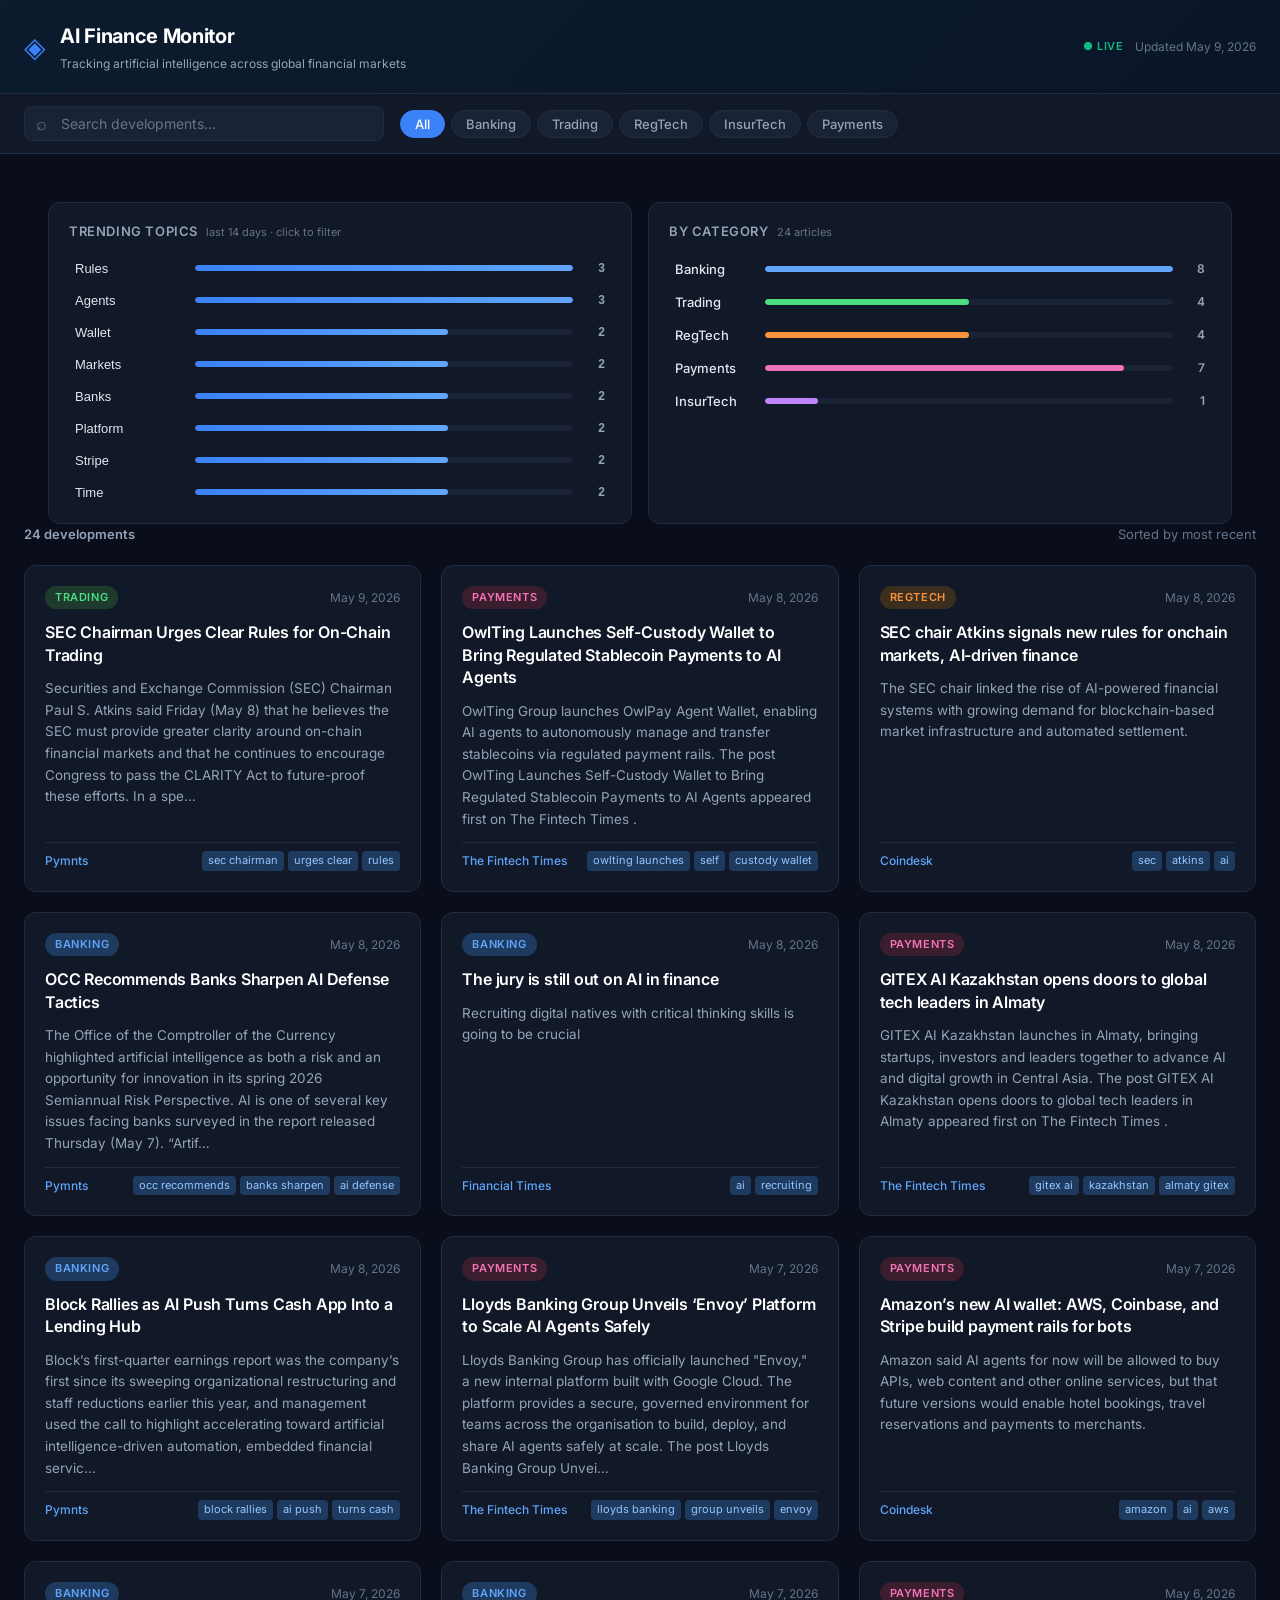
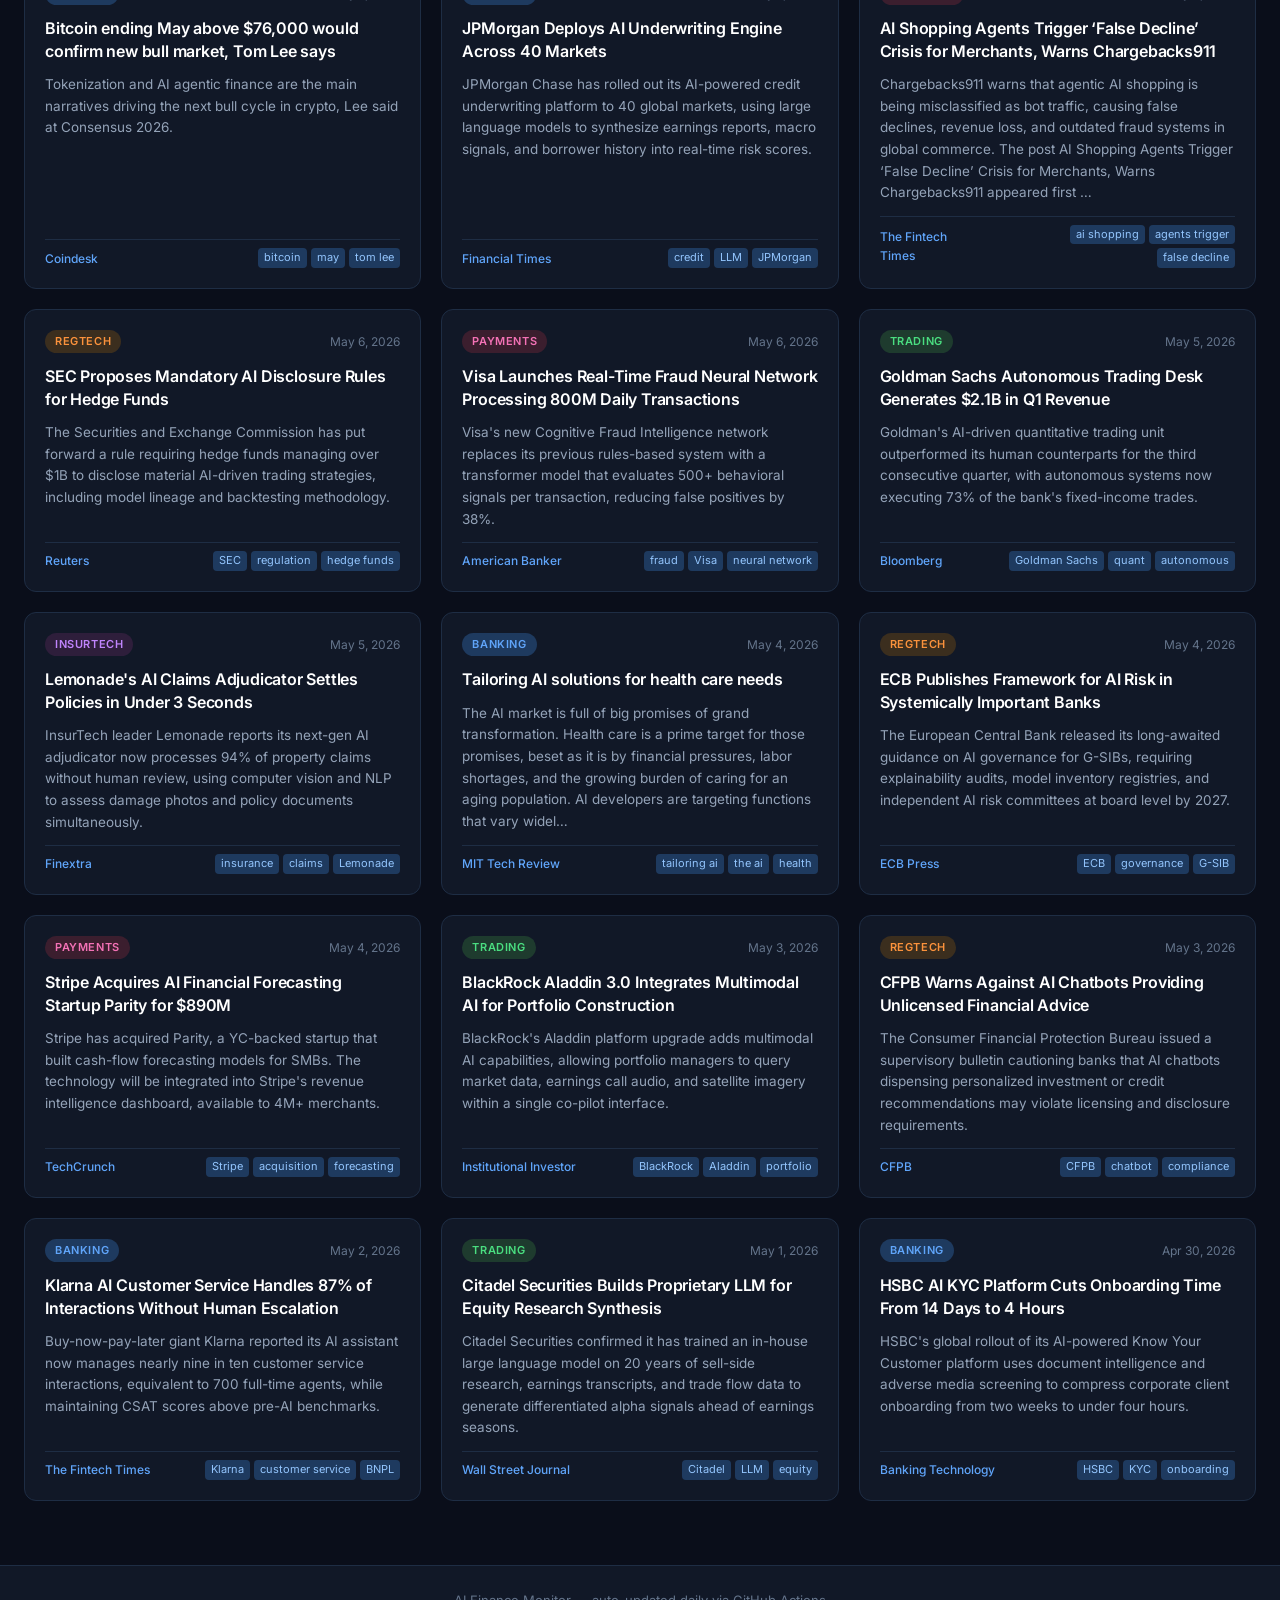
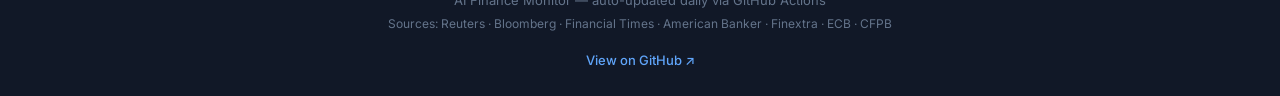
==== index.html @ 02ae9817 "feat: tighten AI-finance filter + trending topics dashboard Filter changes: - is_relevant() now requ" ====
<!DOCTYPE html>
<html lang="en">
<head>
  <meta charset="UTF-8" />
  <meta name="viewport" content="width=device-width, initial-scale=1.0" />
  <title>AI Finance Monitor — Latest Developments in AI & Finance</title>
  <link rel="stylesheet" href="styles.css" />
  <link rel="preconnect" href="https://fonts.googleapis.com" />
  <link href="https://fonts.googleapis.com/css2?family=Inter:wght@300;400;500;600;700&display=swap" rel="stylesheet" />
</head>
<body>
  <header>
    <div class="header-inner">
      <div class="brand">
        <span class="brand-icon">◈</span>
        <div>
          <h1>AI Finance Monitor</h1>
          <p class="tagline">Tracking artificial intelligence across global financial markets</p>
        </div>
      </div>
      <div class="header-meta">
        <span class="live-badge">● LIVE</span>
        <span id="last-updated" class="last-updated">Loading...</span>
      </div>
    </div>
  </header>

  <div class="toolbar">
    <div class="toolbar-inner">
      <div class="search-wrap">
        <span class="search-icon">⌕</span>
        <input type="text" id="search" placeholder="Search developments..." autocomplete="off" />
      </div>
      <div class="categories" id="categories">
        <button class="cat-btn active" data-cat="All">All</button>
        <button class="cat-btn" data-cat="Banking">Banking</button>
        <button class="cat-btn" data-cat="Trading">Trading</button>
        <button class="cat-btn" data-cat="RegTech">RegTech</button>
        <button class="cat-btn" data-cat="InsurTech">InsurTech</button>
        <button class="cat-btn" data-cat="Payments">Payments</button>
      </div>
    </div>
  </div>

  <main>
    <section class="dashboard" id="dashboard">
      <div class="dash-panel dash-trending">
        <div class="panel-header">
          <span class="panel-title">Trending Topics</span>
          <span class="panel-sub">last 14 days · click to filter</span>
        </div>
        <div class="trending-list" id="trending-list">
          <div class="dash-loading"></div>
        </div>
      </div>
      <div class="dash-panel dash-categories">
        <div class="panel-header">
          <span class="panel-title">By Category</span>
          <span class="panel-sub" id="cat-total"></span>
        </div>
        <div class="cat-breakdown" id="cat-breakdown">
          <div class="dash-loading"></div>
        </div>
      </div>
    </section>

    <div class="stats-bar" id="stats-bar">
      <span id="article-count">Loading...</span>
      <span class="sort-label">Sorted by most recent</span>
    </div>
    <div class="grid" id="articles-grid">
      <div class="loading-state">
        <div class="spinner"></div>
        <p>Loading latest developments...</p>
      </div>
    </div>
  </main>

  <footer>
    <div class="footer-inner">
      <p>AI Finance Monitor — auto-updated daily via GitHub Actions</p>
      <p class="footer-sources">Sources: Reuters · Bloomberg · Financial Times · American Banker · Finextra · ECB · CFPB</p>
      <a href="https://github.com/aetherllama/ai-finance-monitor" target="_blank" class="gh-link">View on GitHub ↗</a>
    </div>
  </footer>

  <script src="script.js"></script>
</body>
</html>
---- styles.css ----
*, *::before, *::after { box-sizing: border-box; margin: 0; padding: 0; }

:root {
  --bg: #0a0e1a;
  --surface: #111827;
  --surface2: #1a2235;
  --border: #1e2d44;
  --accent: #3b82f6;
  --accent2: #60a5fa;
  --text: #e2e8f0;
  --muted: #64748b;
  --muted2: #94a3b8;
  --green: #10b981;
  --tag-bg: #1e3a5f;
  --tag-text: #93c5fd;
}

body {
  font-family: 'Inter', -apple-system, BlinkMacSystemFont, sans-serif;
  background: var(--bg);
  color: var(--text);
  min-height: 100vh;
  font-size: 15px;
  line-height: 1.6;
}

/* ── Header ── */
header {
  background: linear-gradient(135deg, #0d1b2e 0%, #0a1628 100%);
  border-bottom: 1px solid var(--border);
  padding: 20px 0;
  position: sticky;
  top: 0;
  z-index: 100;
  backdrop-filter: blur(8px);
}

.header-inner {
  max-width: 1280px;
  margin: 0 auto;
  padding: 0 24px;
  display: flex;
  align-items: center;
  justify-content: space-between;
  gap: 16px;
}

.brand { display: flex; align-items: center; gap: 14px; }

.brand-icon {
  font-size: 28px;
  color: var(--accent);
  line-height: 1;
}

.brand h1 {
  font-size: 20px;
  font-weight: 700;
  letter-spacing: -0.3px;
  color: #fff;
}

.tagline {
  font-size: 12px;
  color: var(--muted2);
  margin-top: 2px;
}

.header-meta { display: flex; align-items: center; gap: 12px; flex-shrink: 0; }

.live-badge {
  font-size: 11px;
  font-weight: 600;
  color: var(--green);
  letter-spacing: 0.5px;
  animation: pulse 2s ease-in-out infinite;
}

@keyframes pulse {
  0%, 100% { opacity: 1; }
  50% { opacity: 0.4; }
}

.last-updated {
  font-size: 12px;
  color: var(--muted);
}

/* ── Toolbar ── */
.toolbar {
  background: var(--surface);
  border-bottom: 1px solid var(--border);
  padding: 12px 0;
  position: sticky;
  top: var(--header-h, 69px);
  z-index: 99;
}

.toolbar-inner {
  max-width: 1280px;
  margin: 0 auto;
  padding: 0 24px;
  display: flex;
  align-items: center;
  gap: 16px;
  flex-wrap: wrap;
}

.search-wrap {
  position: relative;
  flex: 1;
  min-width: 200px;
  max-width: 360px;
}

.search-icon {
  position: absolute;
  left: 12px;
  top: 50%;
  transform: translateY(-50%);
  color: var(--muted);
  font-size: 18px;
  pointer-events: none;
}

#search {
  width: 100%;
  background: var(--surface2);
  border: 1px solid var(--border);
  border-radius: 8px;
  padding: 8px 12px 8px 36px;
  color: var(--text);
  font-size: 14px;
  font-family: inherit;
  transition: border-color 0.2s;
  outline: none;
}

#search::placeholder { color: var(--muted); }
#search:focus { border-color: var(--accent); }

.categories { display: flex; gap: 6px; flex-wrap: wrap; }

.cat-btn {
  background: var(--surface2);
  border: 1px solid var(--border);
  border-radius: 20px;
  padding: 5px 14px;
  font-size: 13px;
  font-weight: 500;
  color: var(--muted2);
  cursor: pointer;
  transition: all 0.2s;
  font-family: inherit;
}

.cat-btn:hover { border-color: var(--accent); color: var(--accent2); }

.cat-btn.active {
  background: var(--accent);
  border-color: var(--accent);
  color: #fff;
}

/* ── Dashboard ── */
.dashboard {
  max-width: 1280px;
  margin: 0 auto;
  padding: 24px 24px 0;
  display: grid;
  grid-template-columns: 1fr 1fr;
  gap: 16px;
}

.dash-panel {
  background: var(--surface);
  border: 1px solid var(--border);
  border-radius: 12px;
  padding: 18px 20px;
}

.panel-header {
  display: flex;
  align-items: baseline;
  gap: 8px;
  margin-bottom: 14px;
}

.panel-title {
  font-size: 13px;
  font-weight: 600;
  text-transform: uppercase;
  letter-spacing: 0.6px;
  color: var(--muted2);
}

.panel-sub {
  font-size: 11px;
  color: var(--muted);
}

/* Trending rows */
.trending-list {
  display: flex;
  flex-direction: column;
  gap: 7px;
}

.trend-row {
  display: flex;
  align-items: center;
  gap: 10px;
  background: none;
  border: none;
  padding: 5px 6px;
  border-radius: 6px;
  cursor: pointer;
  width: 100%;
  text-align: left;
  transition: background 0.15s;
}

.trend-row:hover { background: var(--surface2); }

.trend-label {
  font-size: 13px;
  font-weight: 500;
  color: var(--text);
  width: 110px;
  flex-shrink: 0;
  white-space: nowrap;
  overflow: hidden;
  text-overflow: ellipsis;
}

.trend-bar-wrap {
  flex: 1;
  height: 6px;
  background: var(--surface2);
  border-radius: 3px;
  overflow: hidden;
}

.trend-bar {
  display: block;
  height: 100%;
  background: linear-gradient(90deg, var(--accent) 0%, var(--accent2) 100%);
  border-radius: 3px;
  transition: width 0.4s ease;
}

.trend-count {
  font-size: 12px;
  font-weight: 600;
  color: var(--muted2);
  width: 22px;
  text-align: right;
  flex-shrink: 0;
}

/* Category breakdown rows */
.cat-breakdown {
  display: flex;
  flex-direction: column;
  gap: 7px;
}

.cat-row {
  display: flex;
  align-items: center;
  gap: 10px;
  background: none;
  border: none;
  padding: 5px 6px;
  border-radius: 6px;
  cursor: pointer;
  width: 100%;
  text-align: left;
  transition: background 0.15s;
  font-family: inherit;
}

.cat-row:hover { background: var(--surface2); }

.cat-row-label {
  font-size: 13px;
  font-weight: 500;
  color: var(--text);
  width: 80px;
  flex-shrink: 0;
}

.cat-row-bar-wrap {
  flex: 1;
  height: 6px;
  background: var(--surface2);
  border-radius: 3px;
  overflow: hidden;
}

.cat-row-bar {
  display: block;
  height: 100%;
  border-radius: 3px;
  transition: width 0.4s ease;
}

.cat-row-Banking   .cat-row-bar { background: #60a5fa; }
.cat-row-Trading   .cat-row-bar { background: #4ade80; }
.cat-row-RegTech   .cat-row-bar { background: #fb923c; }
.cat-row-InsurTech .cat-row-bar { background: #c084fc; }
.cat-row-Payments  .cat-row-bar { background: #f472b6; }

.cat-row-count {
  font-size: 12px;
  font-weight: 600;
  color: var(--muted2);
  width: 22px;
  text-align: right;
  flex-shrink: 0;
}

.dash-loading {
  height: 80px;
  background: var(--surface2);
  border-radius: 8px;
  animation: shimmer 1.5s ease-in-out infinite;
}

.dash-empty { font-size: 13px; color: var(--muted); }

@keyframes shimmer {
  0%, 100% { opacity: 0.5; }
  50% { opacity: 1; }
}

/* ── Main ── */
main {
  max-width: 1280px;
  margin: 0 auto;
  padding: 24px;
}

.stats-bar {
  display: flex;
  align-items: center;
  justify-content: space-between;
  margin-bottom: 20px;
  font-size: 13px;
  color: var(--muted);
}

#article-count { font-weight: 600; color: var(--muted2); }

/* ── Grid ── */
.grid {
  display: grid;
  grid-template-columns: repeat(auto-fill, minmax(360px, 1fr));
  gap: 20px;
}

/* ── Article Card ── */
.card {
  background: var(--surface);
  border: 1px solid var(--border);
  border-radius: 12px;
  padding: 20px;
  display: flex;
  flex-direction: column;
  gap: 12px;
  transition: border-color 0.2s, transform 0.2s, box-shadow 0.2s;
  cursor: pointer;
  text-decoration: none;
  color: inherit;
}

.card:hover {
  border-color: var(--accent);
  transform: translateY(-2px);
  box-shadow: 0 8px 24px rgba(59, 130, 246, 0.12);
}

.card-meta {
  display: flex;
  align-items: center;
  justify-content: space-between;
  gap: 8px;
}

.card-category {
  font-size: 11px;
  font-weight: 600;
  letter-spacing: 0.6px;
  text-transform: uppercase;
  padding: 3px 10px;
  border-radius: 20px;
}

.cat-Banking   { background: #1e3a5f; color: #60a5fa; }
.cat-Trading   { background: #1e3b2e; color: #4ade80; }
.cat-RegTech   { background: #3b2e1e; color: #fb923c; }
.cat-InsurTech { background: #2e1e3b; color: #c084fc; }
.cat-Payments  { background: #3b1e2e; color: #f472b6; }
.cat-Default   { background: #2a2e3b; color: #94a3b8; }

.card-date {
  font-size: 12px;
  color: var(--muted);
  white-space: nowrap;
}

.card-title {
  font-size: 16px;
  font-weight: 600;
  line-height: 1.4;
  color: #fff;
  letter-spacing: -0.2px;
}

.card-summary {
  font-size: 13.5px;
  color: var(--muted2);
  line-height: 1.6;
  flex: 1;
}

.card-footer {
  display: flex;
  align-items: center;
  justify-content: space-between;
  gap: 8px;
  padding-top: 8px;
  border-top: 1px solid var(--border);
}

.card-source {
  font-size: 12px;
  font-weight: 500;
  color: var(--accent2);
}

.card-tags {
  display: flex;
  gap: 4px;
  flex-wrap: wrap;
  justify-content: flex-end;
}

.tag {
  font-size: 11px;
  background: var(--tag-bg);
  color: var(--tag-text);
  border-radius: 4px;
  padding: 1px 6px;
}

/* ── States ── */
.loading-state, .empty-state {
  grid-column: 1 / -1;
  display: flex;
  flex-direction: column;
  align-items: center;
  gap: 16px;
  padding: 80px 24px;
  color: var(--muted);
}

.spinner {
  width: 36px;
  height: 36px;
  border: 3px solid var(--border);
  border-top-color: var(--accent);
  border-radius: 50%;
  animation: spin 0.8s linear infinite;
}

@keyframes spin { to { transform: rotate(360deg); } }

/* ── Footer ── */
footer {
  border-top: 1px solid var(--border);
  background: var(--surface);
  padding: 24px;
  text-align: center;
  margin-top: 40px;
}

.footer-inner { max-width: 1280px; margin: 0 auto; }

footer p { font-size: 13px; color: var(--muted); margin-bottom: 4px; }

.footer-sources { font-size: 12px; }

.gh-link {
  display: inline-block;
  margin-top: 12px;
  font-size: 13px;
  color: var(--accent2);
  text-decoration: none;
  font-weight: 500;
}

.gh-link:hover { text-decoration: underline; }

/* ── Responsive ── */

/* Tablet */
@media (max-width: 900px) {
  .grid { grid-template-columns: repeat(auto-fill, minmax(300px, 1fr)); }
  .dashboard { grid-template-columns: 1fr; }
}

/* Mobile */
@media (max-width: 640px) {
  /* Header stacks brand and meta vertically */
  .header-inner {
    flex-direction: column;
    align-items: flex-start;
    gap: 10px;
    padding: 16px 16px;
  }

  .brand h1 { font-size: 17px; }
  .tagline { display: none; }

  .header-meta { gap: 8px; }

  /* Toolbar */
  .toolbar { padding: 10px 0; }

  .toolbar-inner {
    flex-direction: column;
    align-items: stretch;
    gap: 10px;
    padding: 0 16px;
  }

  /* Search: full width, larger tap target, prevent iOS zoom (needs 16px) */
  .search-wrap { max-width: 100%; min-width: 0; }
  #search { font-size: 16px; padding: 10px 12px 10px 36px; }

  /* Categories: single-row horizontal scroll instead of wrapping */
  .categories {
    flex-wrap: nowrap;
    overflow-x: auto;
    -webkit-overflow-scrolling: touch;
    scrollbar-width: none;
    padding-bottom: 2px;
    margin: 0 -16px;
    padding-left: 16px;
    padding-right: 16px;
  }
  .categories::-webkit-scrollbar { display: none; }
  .cat-btn { flex-shrink: 0; min-height: 36px; }

  /* Main + dashboard */
  main { padding: 16px; }
  .dashboard { padding: 16px 16px 0; gap: 12px; }
  .dash-panel { padding: 14px 16px; }
  .trend-label { width: 90px; }

  .stats-bar { margin-bottom: 14px; }

  /* Single-column card grid */
  .grid { grid-template-columns: 1fr; gap: 14px; }

  /* Cards */
  .card { padding: 16px; gap: 10px; }
  .card-title { font-size: 15px; }
  .card-summary { font-size: 13px; }

  /* Disable lift animation on touch devices */
  @media (hover: none) {
    .card:hover { transform: none; box-shadow: none; }
  }

  /* Footer */
  footer { padding: 20px 16px; }
  .footer-sources { display: none; }
}

/* Very small screens (≤ 380px) */
@media (max-width: 380px) {
  .brand h1 { font-size: 15px; }
  .card-title { font-size: 14px; }
}
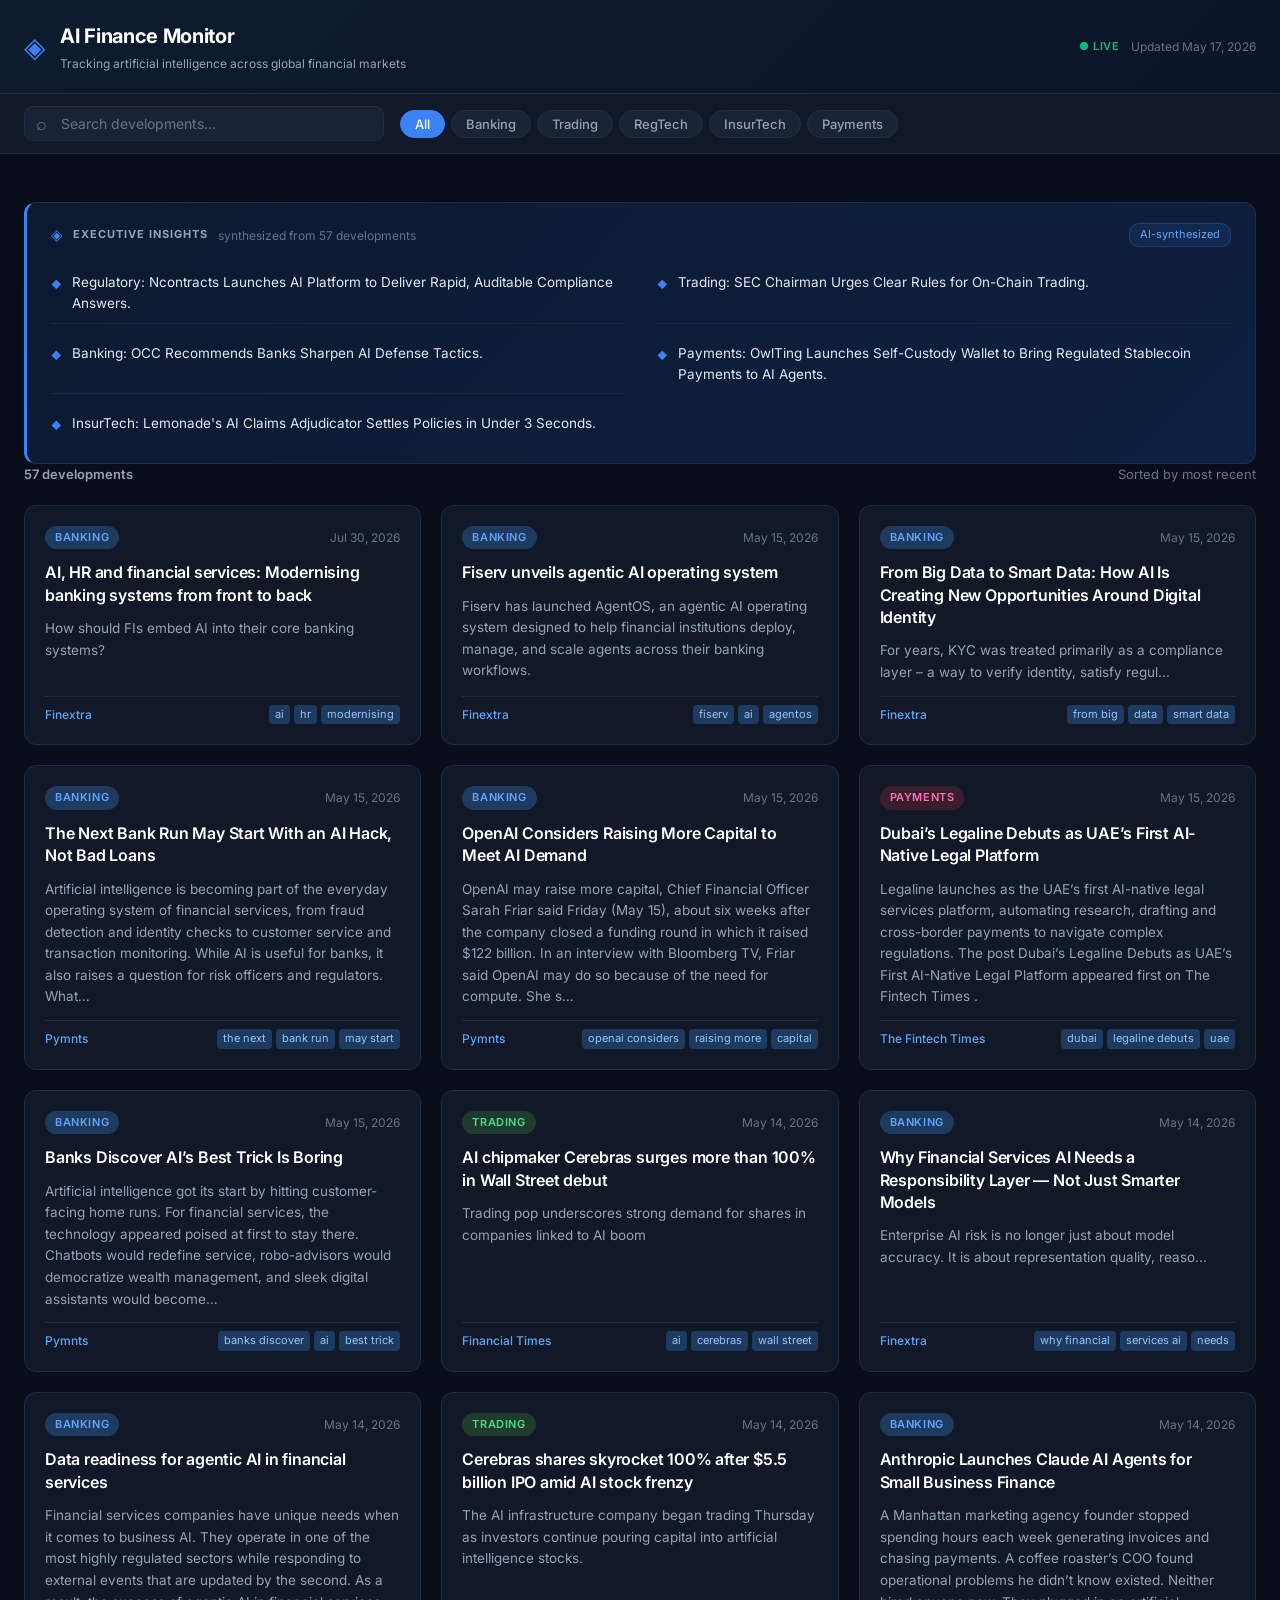
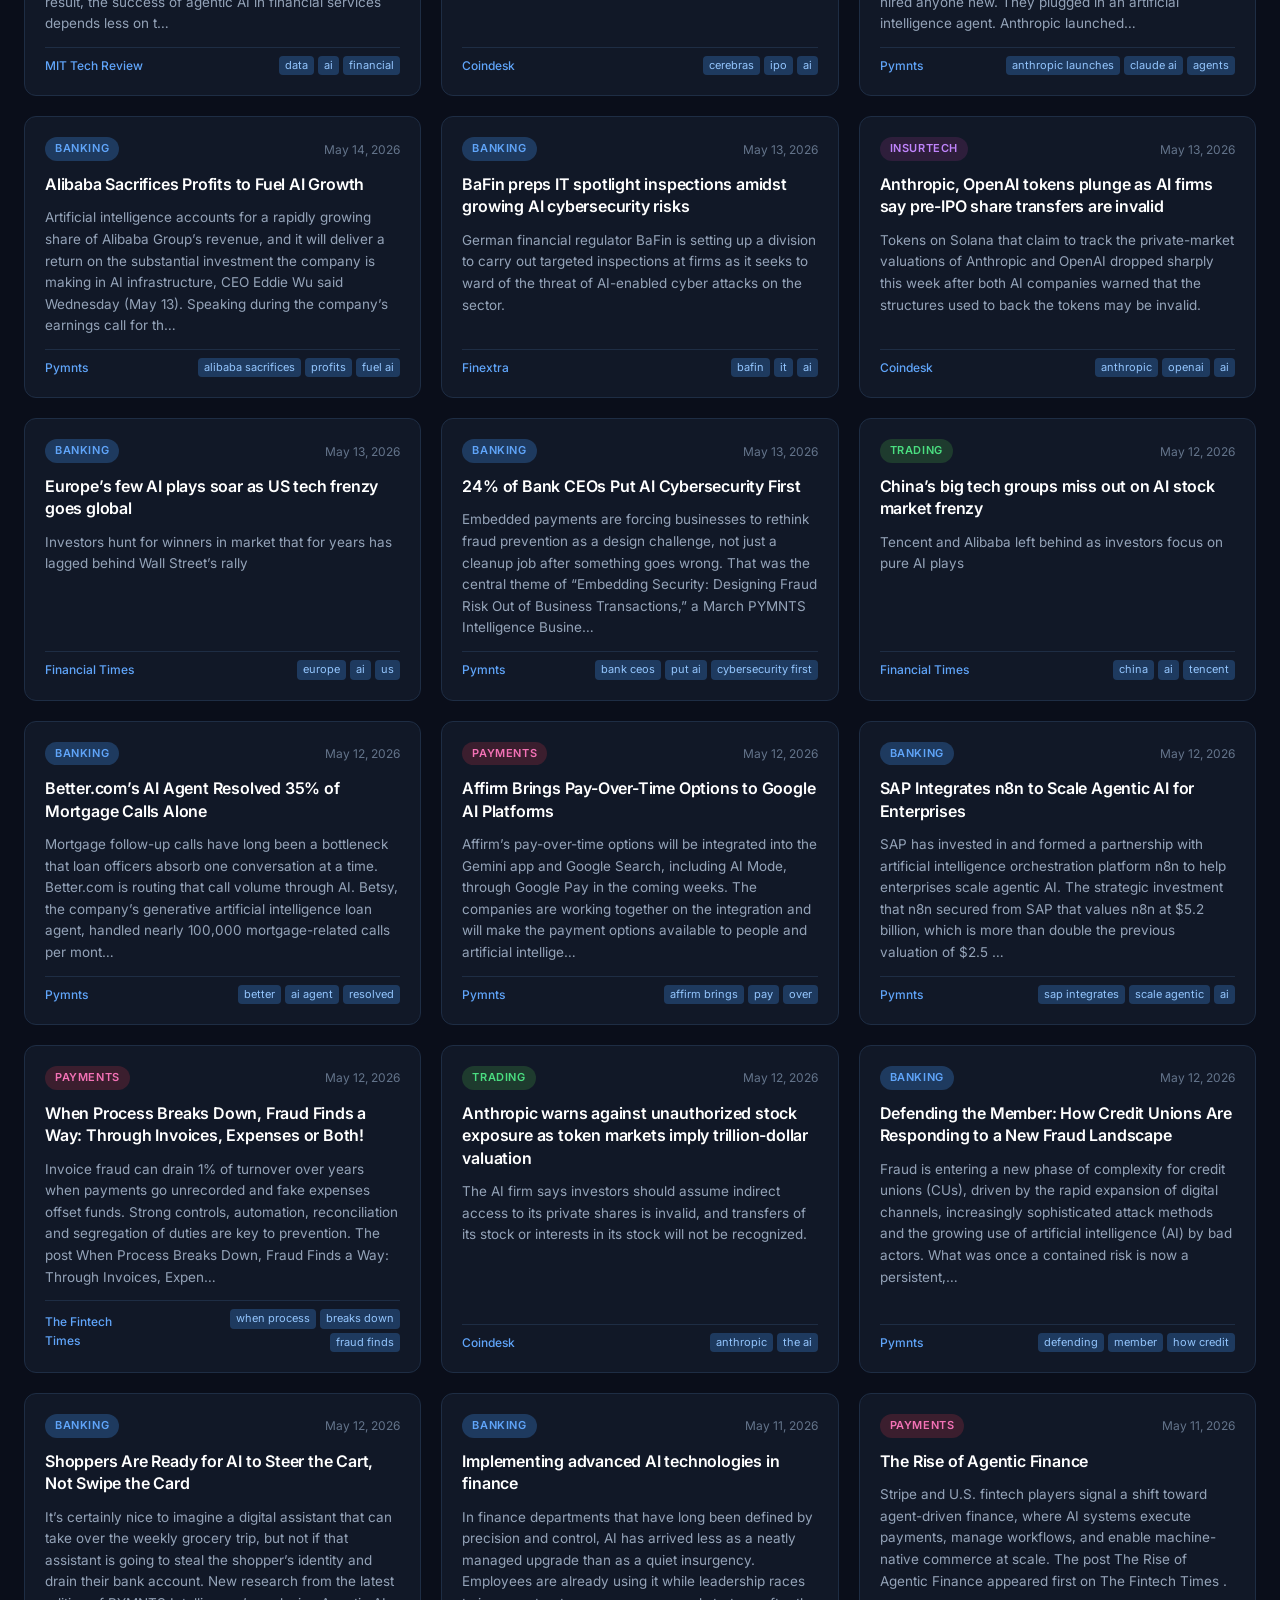
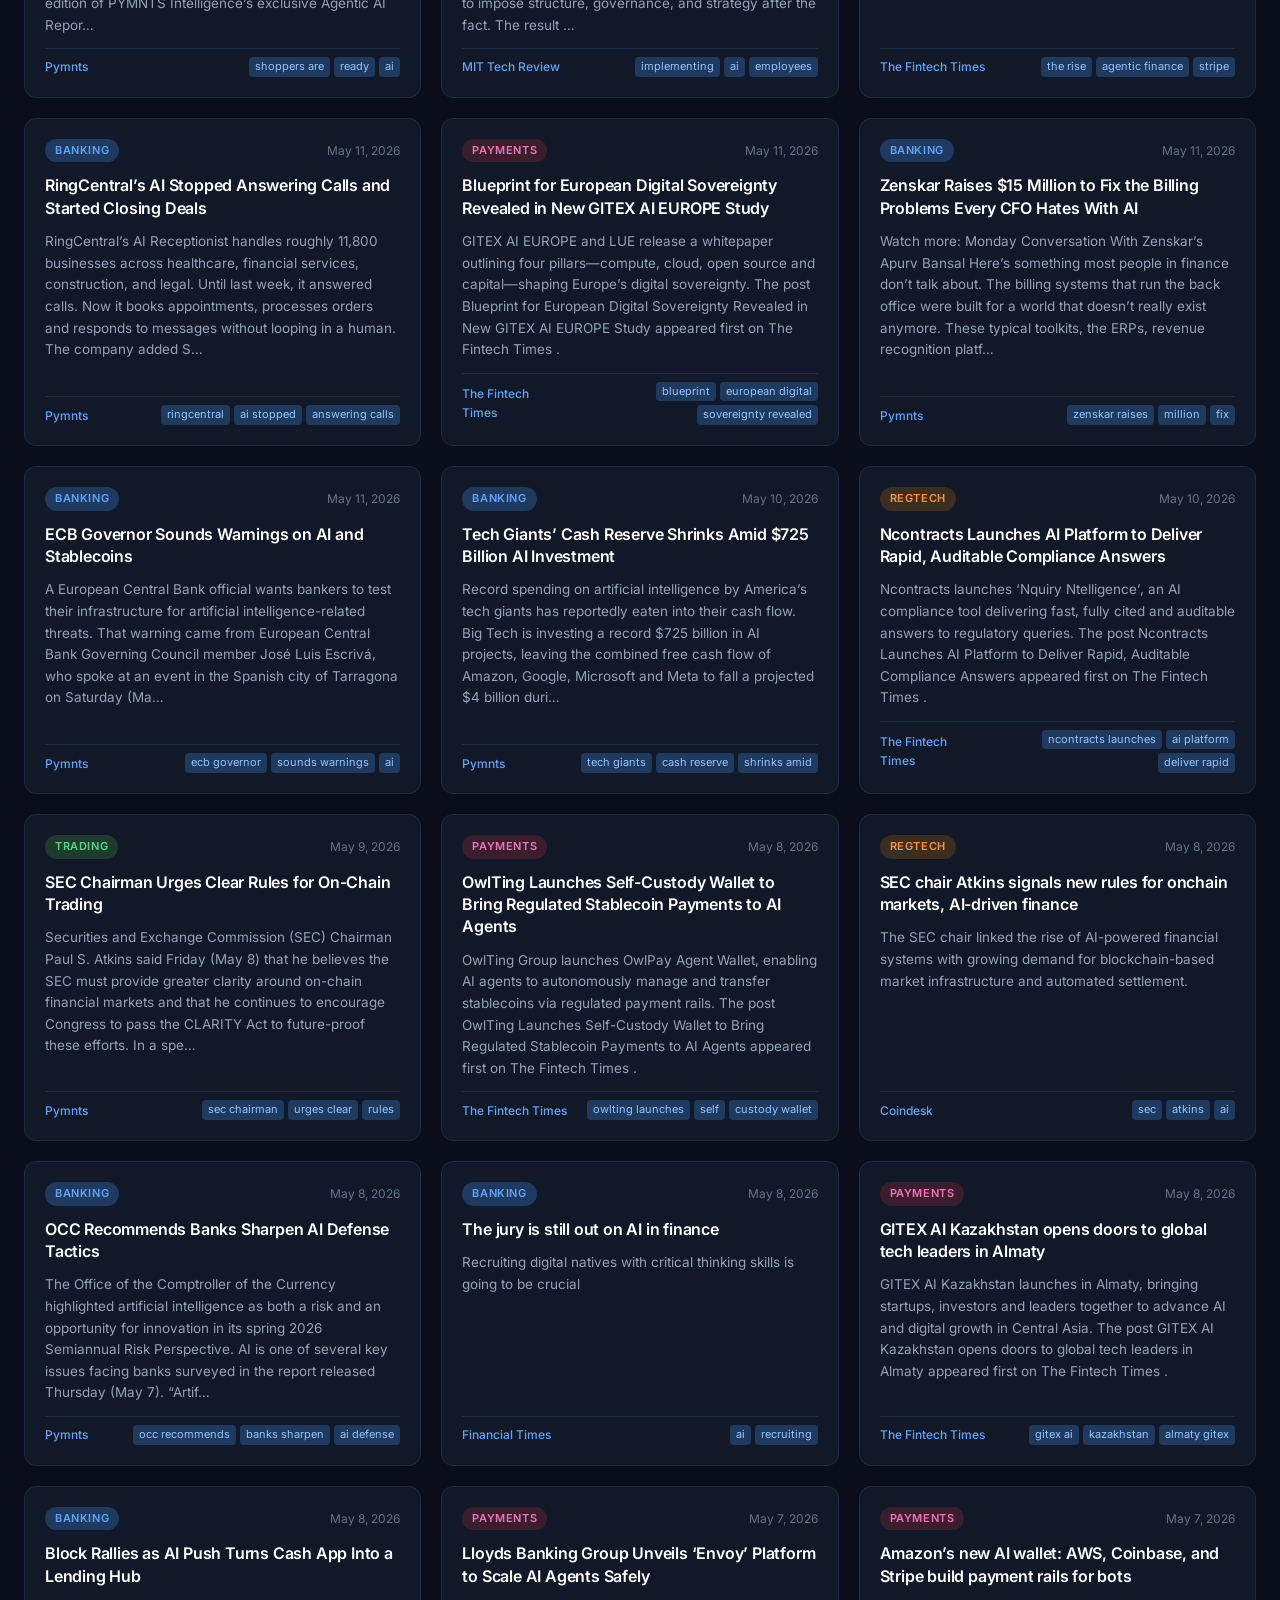
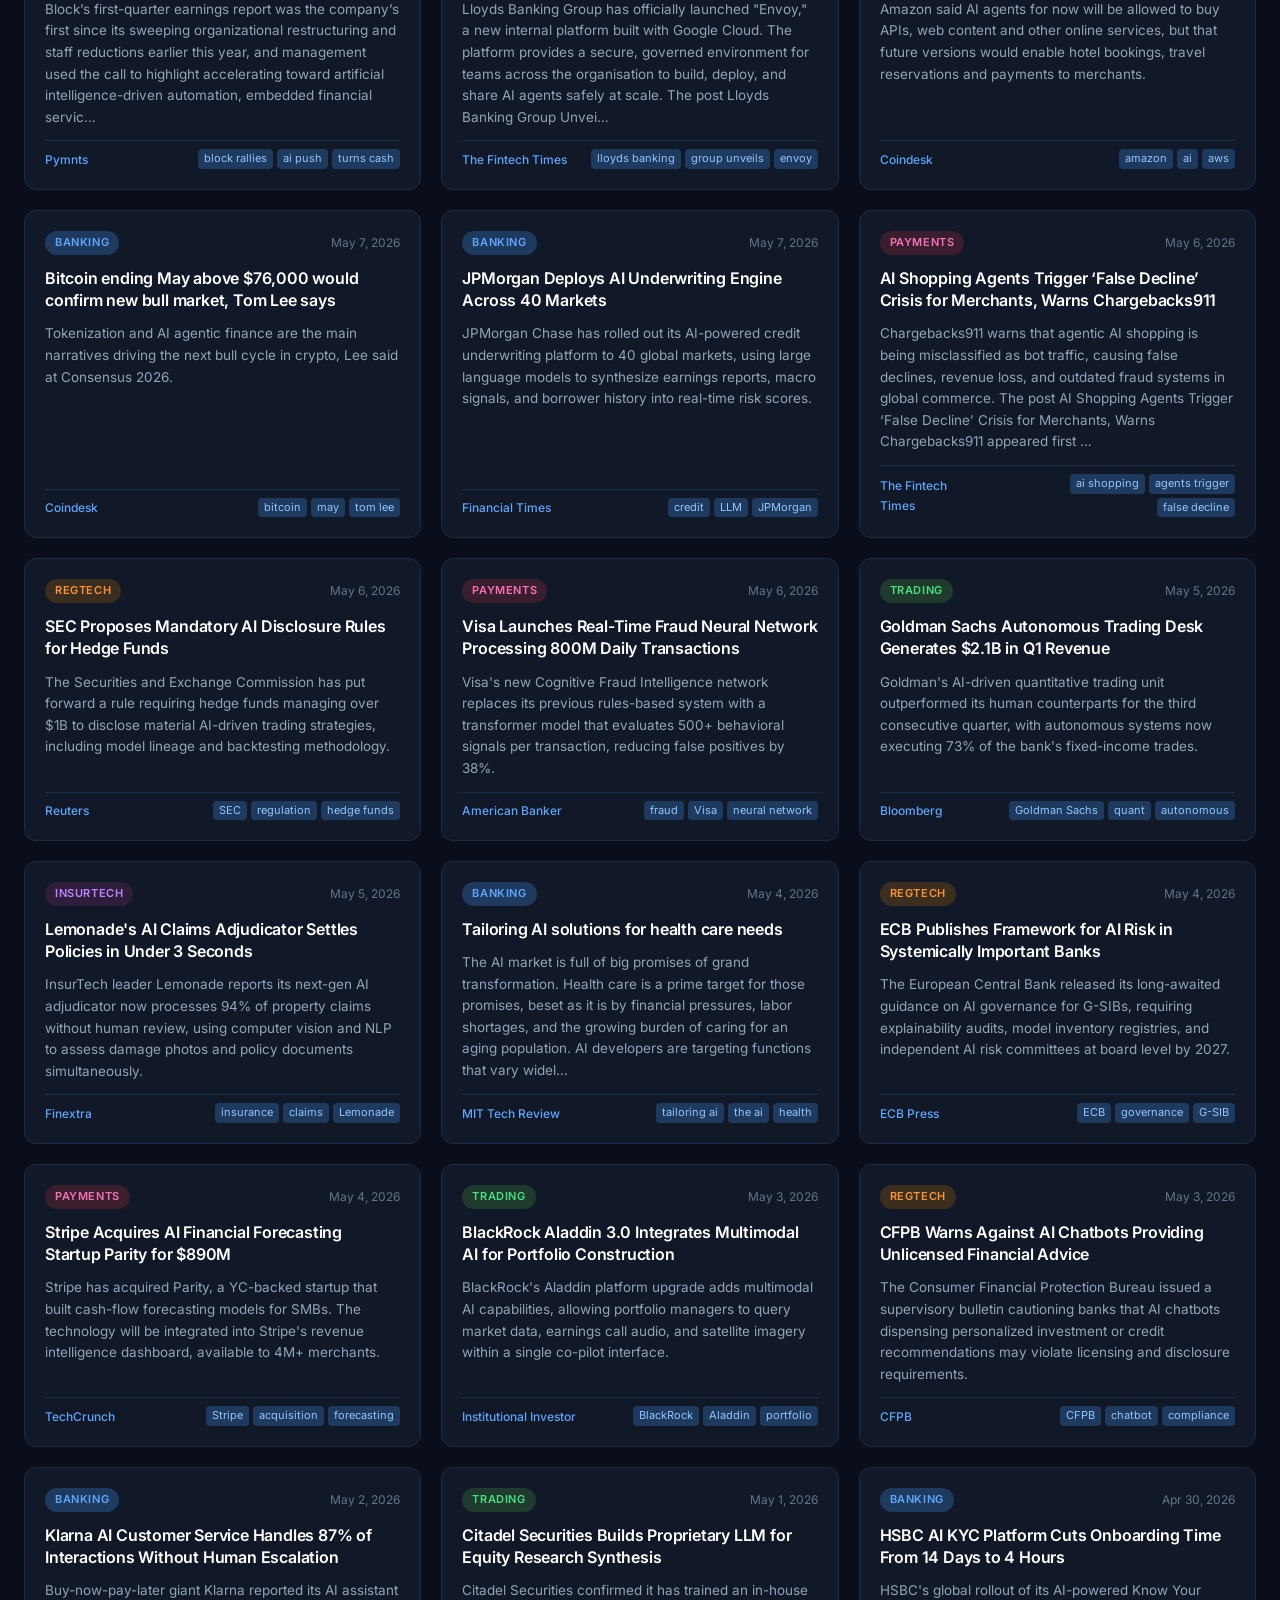
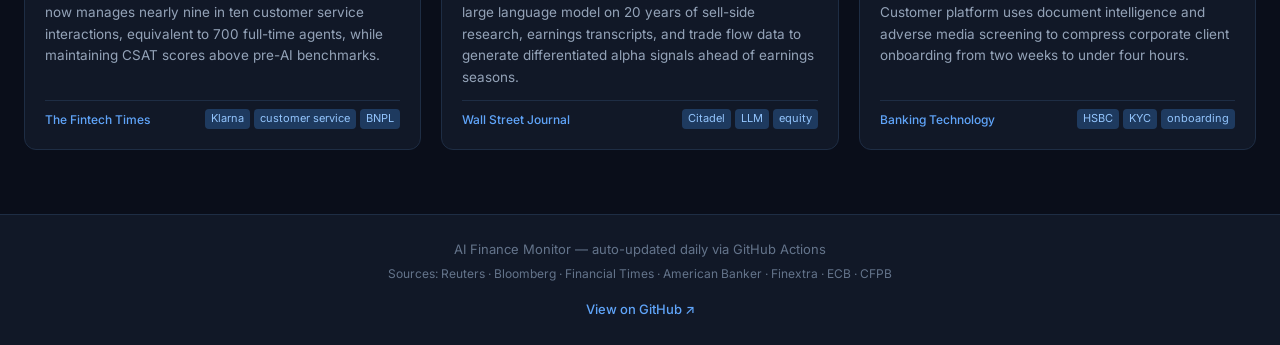
==== commit 67ff43a8: "feat: executive insights bar + strict date validation Date validation: - parse_pub_date() now return" ====
--- a/index.html
+++ b/index.html
@@ -43,24 +43,17 @@
   </div>
 
   <main>
-    <section class="dashboard" id="dashboard">
-      <div class="dash-panel dash-trending">
-        <div class="panel-header">
-          <span class="panel-title">Trending Topics</span>
-          <span class="panel-sub">last 14 days · click to filter</span>
+    <section class="insights-bar" id="insights-bar">
+      <div class="insights-header">
+        <div class="insights-title-wrap">
+          <span class="insights-icon">◈</span>
+          <span class="insights-title">Executive Insights</span>
+          <span class="insights-meta" id="insights-meta">Synthesizing latest developments…</span>
         </div>
-        <div class="trending-list" id="trending-list">
-          <div class="dash-loading"></div>
-        </div>
+        <span class="insights-badge">AI-synthesized</span>
       </div>
-      <div class="dash-panel dash-categories">
-        <div class="panel-header">
-          <span class="panel-title">By Category</span>
-          <span class="panel-sub" id="cat-total"></span>
-        </div>
-        <div class="cat-breakdown" id="cat-breakdown">
-          <div class="dash-loading"></div>
-        </div>
+      <div class="insights-grid" id="insights-grid">
+        <div class="insights-loading"></div>
       </div>
     </section>
 
--- a/styles.css
+++ b/styles.css
@@ -162,176 +162,109 @@
   color: #fff;
 }
 
-/* ── Dashboard ── */
-.dashboard {
+/* ── Executive Insights Bar ── */
+.insights-bar {
+  background: linear-gradient(135deg, #0c1a30 0%, #0e2040 100%);
+  border: 1px solid var(--border);
+  border-left: 3px solid var(--accent);
+  border-radius: 12px;
+  padding: 20px 24px;
+  margin: 24px 24px 0;
   max-width: 1280px;
-  margin: 0 auto;
-  padding: 24px 24px 0;
+  margin-left: auto;
+  margin-right: auto;
+  margin-top: 24px;
+  margin-bottom: 0;
+}
+
+.insights-header {
+  display: flex;
+  align-items: center;
+  justify-content: space-between;
+  margin-bottom: 16px;
+  gap: 12px;
+}
+
+.insights-title-wrap {
+  display: flex;
+  align-items: center;
+  gap: 10px;
+  flex-wrap: wrap;
+}
+
+.insights-icon {
+  color: var(--accent);
+  font-size: 15px;
+  flex-shrink: 0;
+}
+
+.insights-title {
+  font-size: 11px;
+  font-weight: 700;
+  text-transform: uppercase;
+  letter-spacing: 1px;
+  color: var(--muted2);
+}
+
+.insights-meta {
+  font-size: 12px;
+  color: var(--muted);
+}
+
+.insights-badge {
+  font-size: 11px;
+  color: var(--accent2);
+  background: rgba(59, 130, 246, 0.1);
+  border: 1px solid rgba(59, 130, 246, 0.25);
+  padding: 2px 10px;
+  border-radius: 10px;
+  white-space: nowrap;
+  flex-shrink: 0;
+}
+
+.insights-grid {
   display: grid;
   grid-template-columns: 1fr 1fr;
-  gap: 16px;
-}
-
-.dash-panel {
-  background: var(--surface);
-  border: 1px solid var(--border);
-  border-radius: 12px;
-  padding: 18px 20px;
-}
-
-.panel-header {
-  display: flex;
-  align-items: baseline;
-  gap: 8px;
-  margin-bottom: 14px;
-}
-
-.panel-title {
-  font-size: 13px;
-  font-weight: 600;
-  text-transform: uppercase;
-  letter-spacing: 0.6px;
-  color: var(--muted2);
-}
-
-.panel-sub {
-  font-size: 11px;
-  color: var(--muted);
-}
-
-/* Trending rows */
-.trending-list {
-  display: flex;
-  flex-direction: column;
-  gap: 7px;
-}
-
-.trend-row {
-  display: flex;
-  align-items: center;
+  gap: 10px 32px;
+}
+
+.insight-item {
+  display: flex;
   gap: 10px;
-  background: none;
-  border: none;
-  padding: 5px 6px;
-  border-radius: 6px;
-  cursor: pointer;
-  width: 100%;
-  text-align: left;
-  transition: background 0.15s;
-}
-
-.trend-row:hover { background: var(--surface2); }
-
-.trend-label {
-  font-size: 13px;
-  font-weight: 500;
+  padding: 9px 0;
+  border-bottom: 1px solid rgba(30, 45, 68, 0.7);
+  align-items: flex-start;
+}
+
+.insight-item:nth-last-child(-n+2) { border-bottom: none; }
+
+.insight-bullet {
+  color: var(--accent);
+  font-size: 10px;
+  flex-shrink: 0;
+  margin-top: 4px;
+}
+
+.insight-text {
+  font-size: 13.5px;
   color: var(--text);
-  width: 110px;
-  flex-shrink: 0;
-  white-space: nowrap;
-  overflow: hidden;
-  text-overflow: ellipsis;
-}
-
-.trend-bar-wrap {
-  flex: 1;
-  height: 6px;
-  background: var(--surface2);
-  border-radius: 3px;
-  overflow: hidden;
-}
-
-.trend-bar {
-  display: block;
-  height: 100%;
-  background: linear-gradient(90deg, var(--accent) 0%, var(--accent2) 100%);
-  border-radius: 3px;
-  transition: width 0.4s ease;
-}
-
-.trend-count {
-  font-size: 12px;
-  font-weight: 600;
-  color: var(--muted2);
-  width: 22px;
-  text-align: right;
-  flex-shrink: 0;
-}
-
-/* Category breakdown rows */
-.cat-breakdown {
-  display: flex;
-  flex-direction: column;
-  gap: 7px;
-}
-
-.cat-row {
-  display: flex;
-  align-items: center;
-  gap: 10px;
-  background: none;
-  border: none;
-  padding: 5px 6px;
-  border-radius: 6px;
-  cursor: pointer;
-  width: 100%;
-  text-align: left;
-  transition: background 0.15s;
-  font-family: inherit;
-}
-
-.cat-row:hover { background: var(--surface2); }
-
-.cat-row-label {
-  font-size: 13px;
-  font-weight: 500;
-  color: var(--text);
-  width: 80px;
-  flex-shrink: 0;
-}
-
-.cat-row-bar-wrap {
-  flex: 1;
-  height: 6px;
-  background: var(--surface2);
-  border-radius: 3px;
-  overflow: hidden;
-}
-
-.cat-row-bar {
-  display: block;
-  height: 100%;
-  border-radius: 3px;
-  transition: width 0.4s ease;
-}
-
-.cat-row-Banking   .cat-row-bar { background: #60a5fa; }
-.cat-row-Trading   .cat-row-bar { background: #4ade80; }
-.cat-row-RegTech   .cat-row-bar { background: #fb923c; }
-.cat-row-InsurTech .cat-row-bar { background: #c084fc; }
-.cat-row-Payments  .cat-row-bar { background: #f472b6; }
-
-.cat-row-count {
-  font-size: 12px;
-  font-weight: 600;
-  color: var(--muted2);
-  width: 22px;
-  text-align: right;
-  flex-shrink: 0;
-}
-
-.dash-loading {
-  height: 80px;
-  background: var(--surface2);
+  line-height: 1.55;
+  margin: 0;
+}
+
+.insights-loading {
+  grid-column: 1 / -1;
+  height: 72px;
+  background: rgba(255,255,255,0.03);
   border-radius: 8px;
   animation: shimmer 1.5s ease-in-out infinite;
 }
 
-.dash-empty { font-size: 13px; color: var(--muted); }
+.insights-empty { font-size: 13px; color: var(--muted); margin: 0; }
 
 @keyframes shimmer {
-  0%, 100% { opacity: 0.5; }
-  50% { opacity: 1; }
+  0%, 100% { opacity: 0.4; }
+  50% { opacity: 0.8; }
 }
 
 /* ── Main ── */
@@ -507,7 +440,9 @@
 /* Tablet */
 @media (max-width: 900px) {
   .grid { grid-template-columns: repeat(auto-fill, minmax(300px, 1fr)); }
-  .dashboard { grid-template-columns: 1fr; }
+  .insights-grid { grid-template-columns: 1fr; }
+  .insight-item:nth-last-child(-n+2) { border-bottom: 1px solid rgba(30, 45, 68, 0.7); }
+  .insight-item:last-child { border-bottom: none; }
 }
 
 /* Mobile */
@@ -553,11 +488,10 @@
   .categories::-webkit-scrollbar { display: none; }
   .cat-btn { flex-shrink: 0; min-height: 36px; }
 
-  /* Main + dashboard */
+  /* Main + insights */
   main { padding: 16px; }
-  .dashboard { padding: 16px 16px 0; gap: 12px; }
-  .dash-panel { padding: 14px 16px; }
-  .trend-label { width: 90px; }
+  .insights-bar { margin: 16px 16px 0; padding: 16px; }
+  .insights-grid { grid-template-columns: 1fr; gap: 0; }
 
   .stats-bar { margin-bottom: 14px; }
 
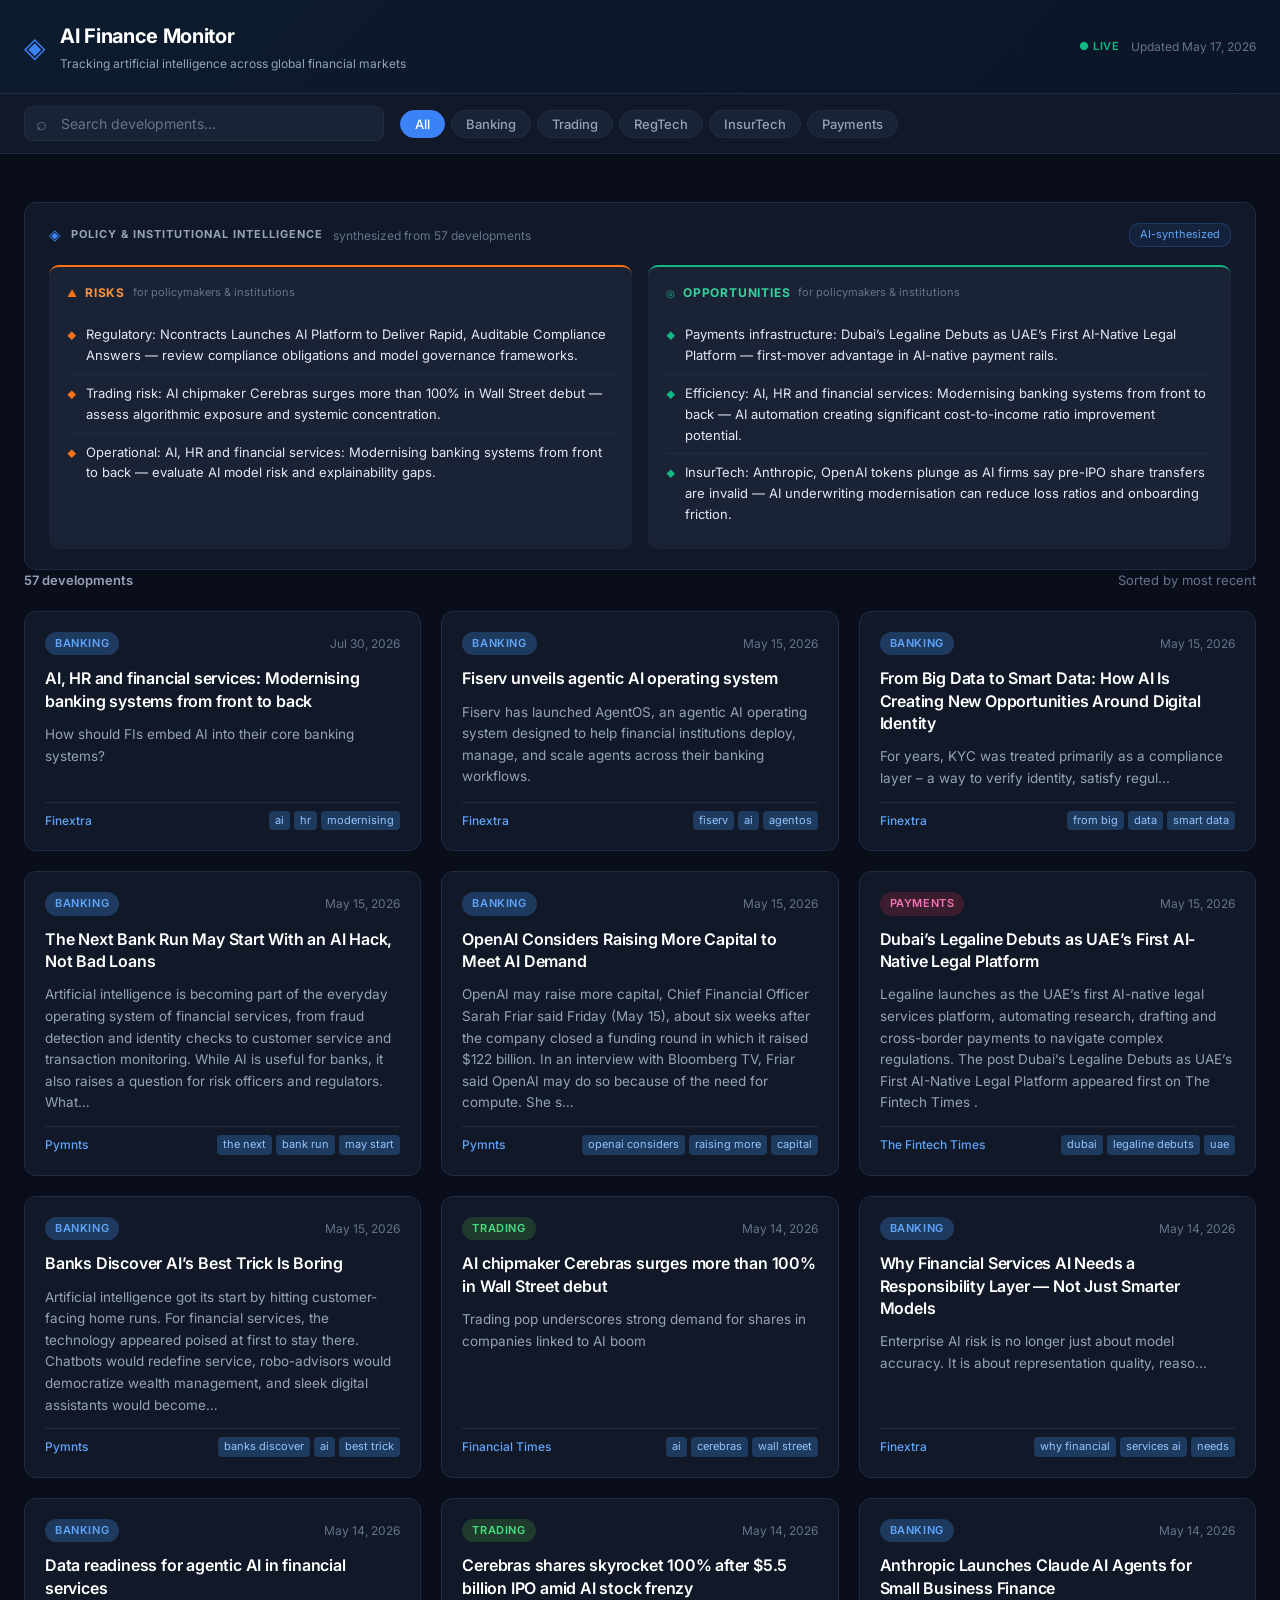
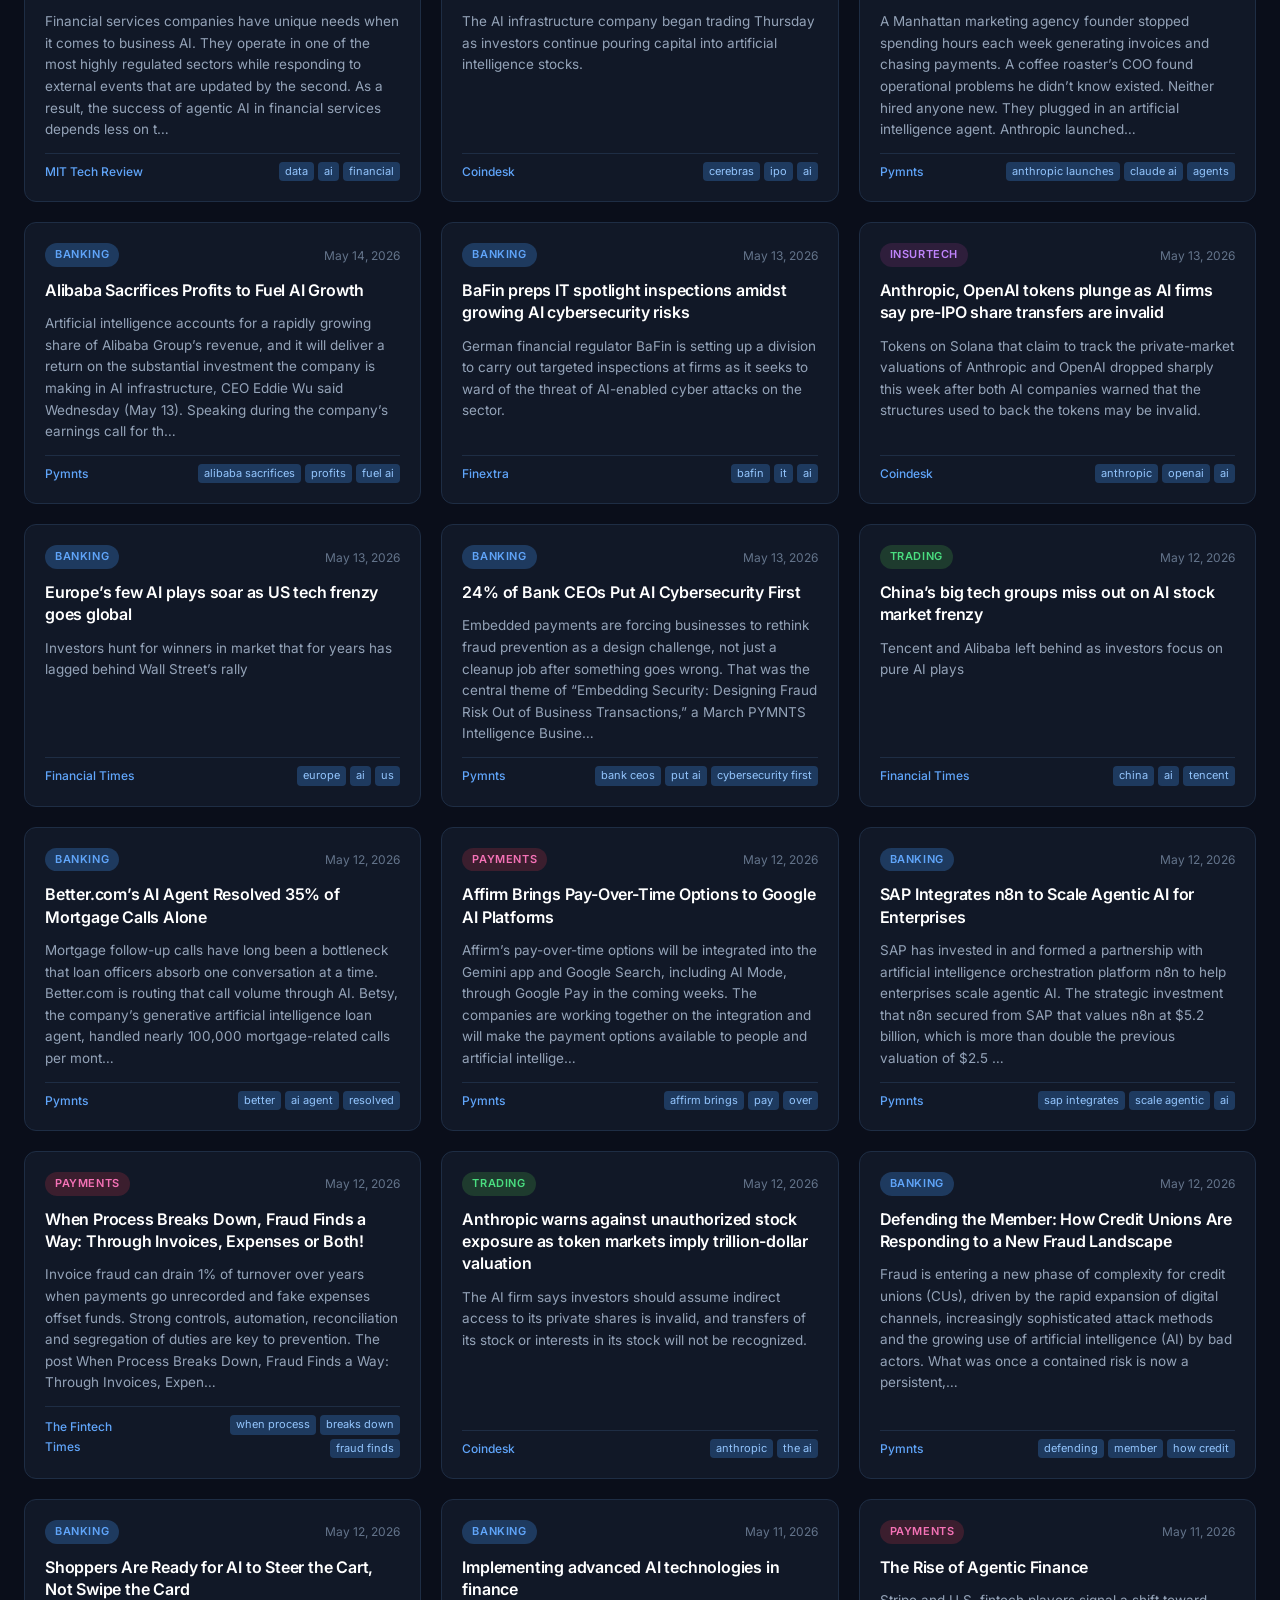
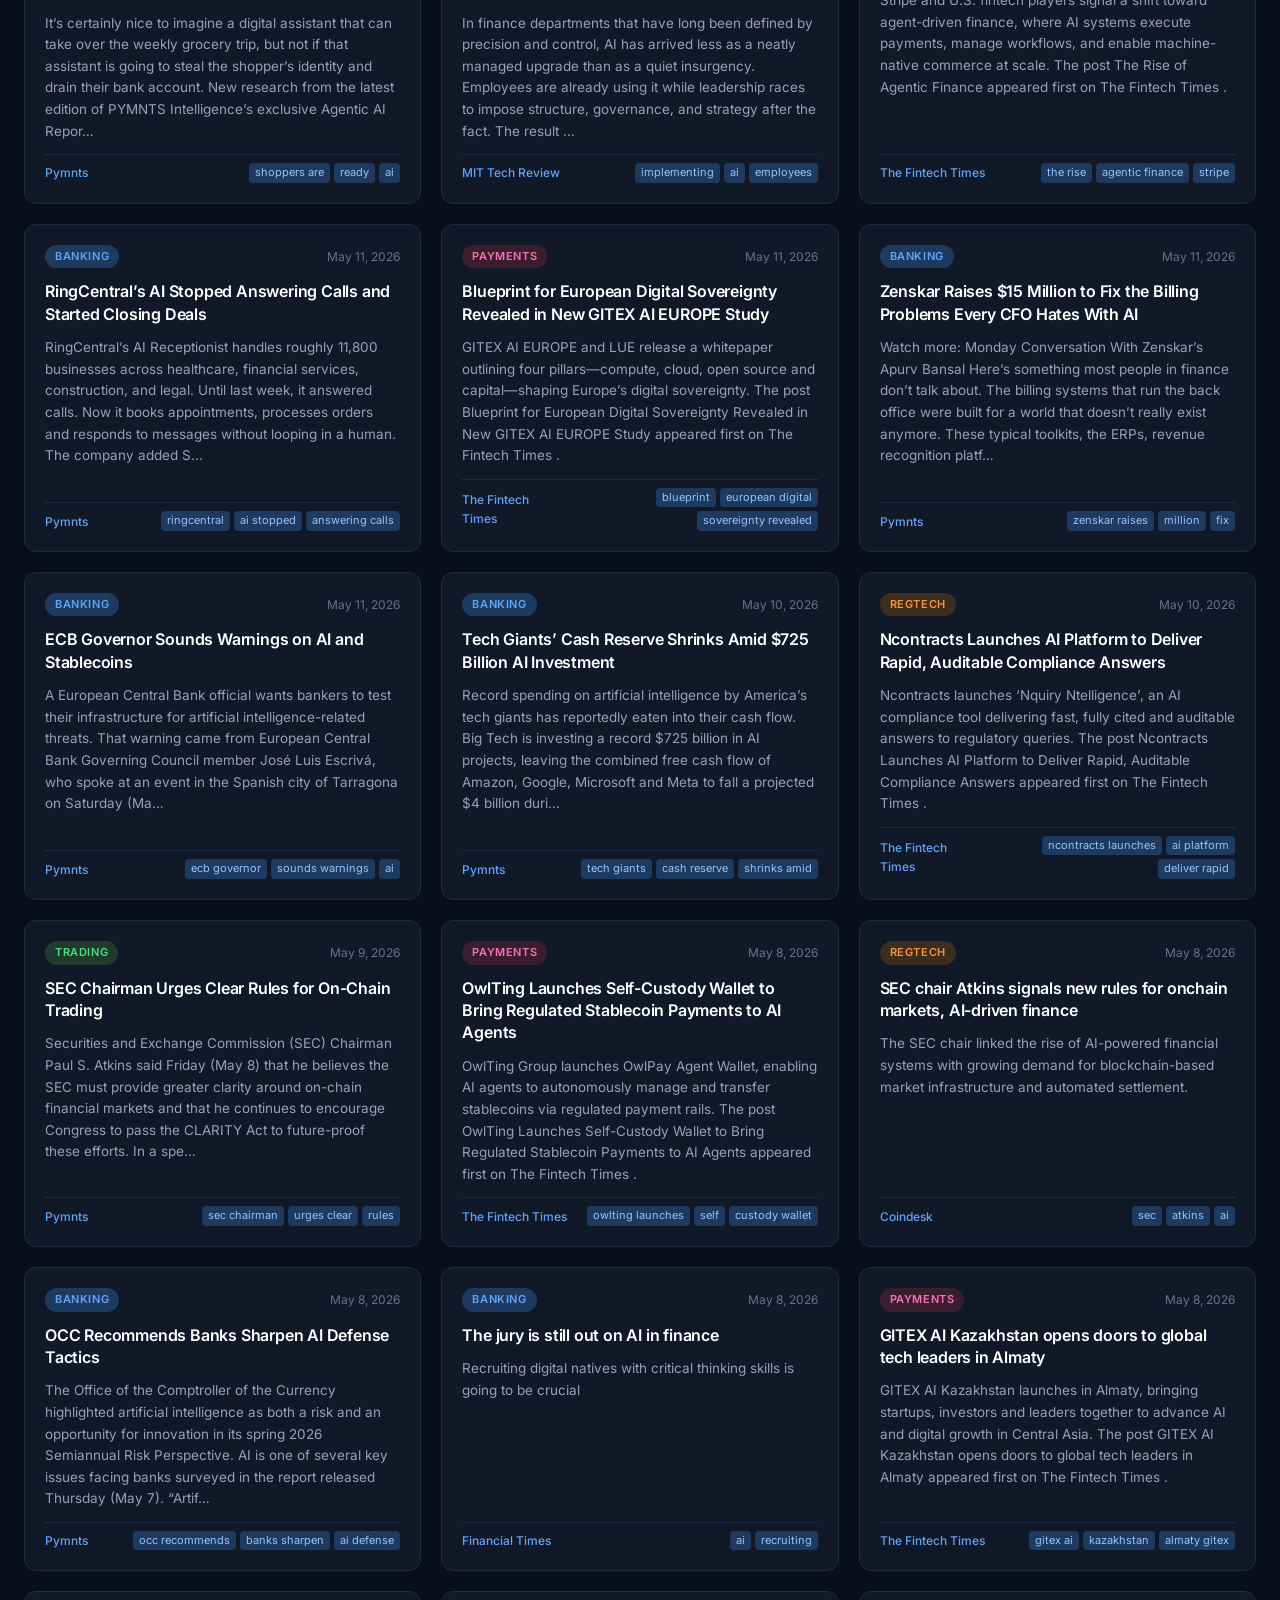
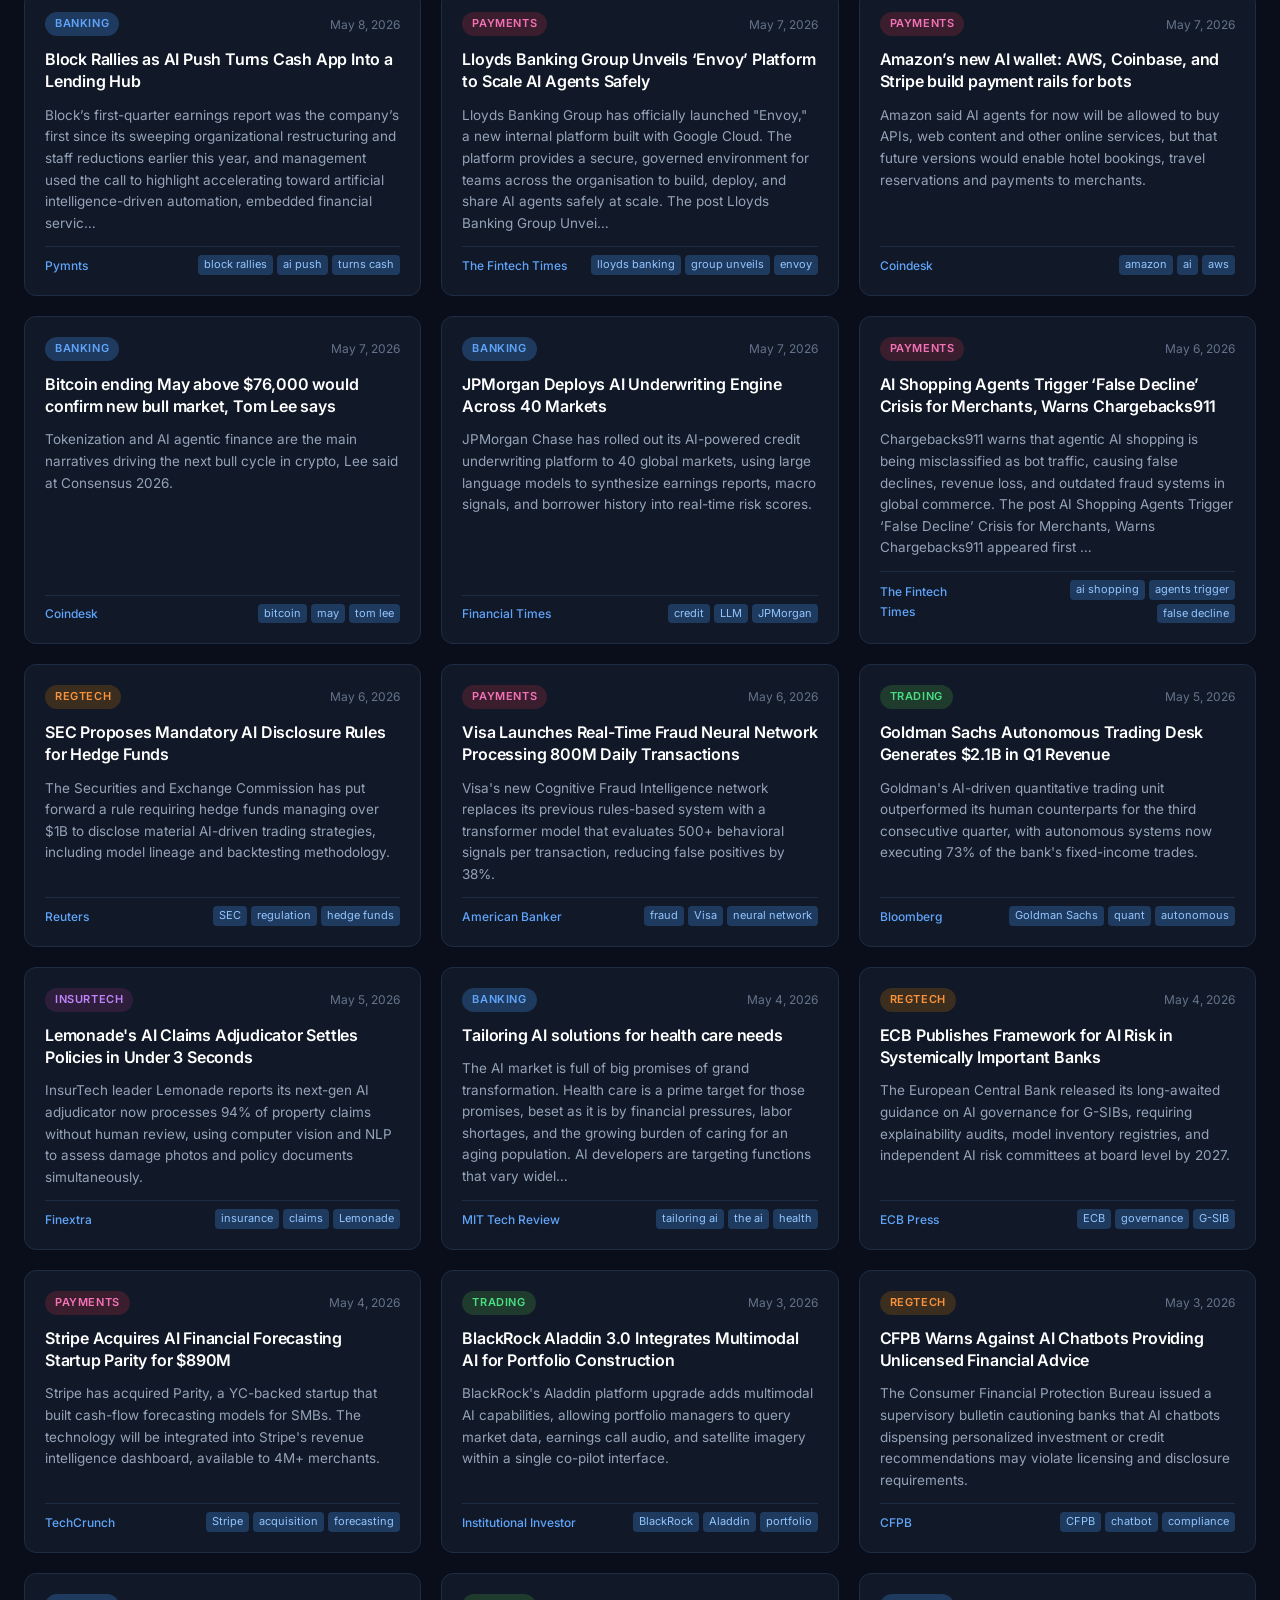
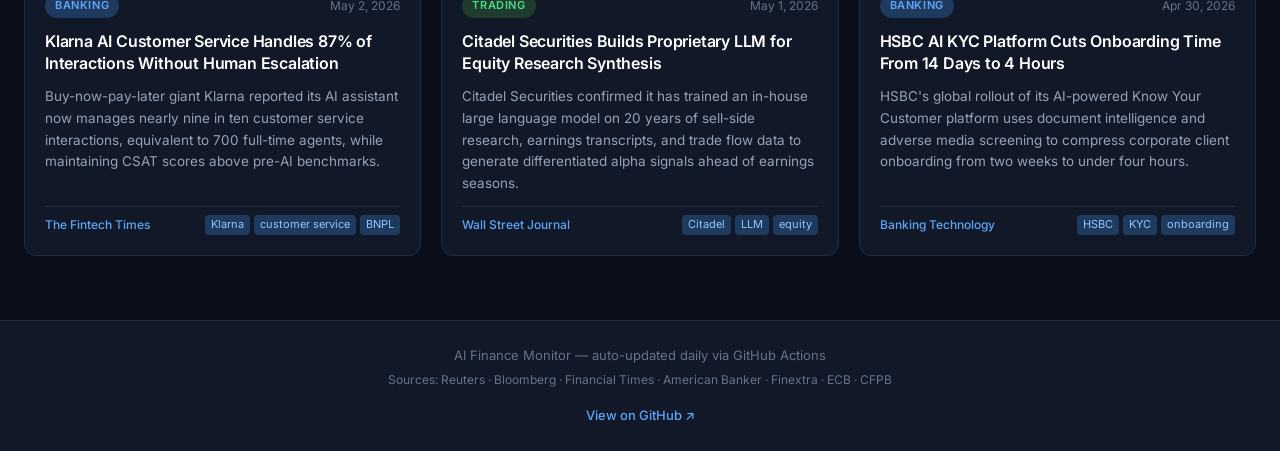
==== commit 09350185: "feat: split insights into Risks and Opportunities for policymakers & institutions - Claude prompt no" ====
--- a/index.html
+++ b/index.html
@@ -47,13 +47,28 @@
       <div class="insights-header">
         <div class="insights-title-wrap">
           <span class="insights-icon">◈</span>
-          <span class="insights-title">Executive Insights</span>
+          <span class="insights-title">Policy &amp; Institutional Intelligence</span>
           <span class="insights-meta" id="insights-meta">Synthesizing latest developments…</span>
         </div>
         <span class="insights-badge">AI-synthesized</span>
       </div>
-      <div class="insights-grid" id="insights-grid">
-        <div class="insights-loading"></div>
+      <div class="insights-panels">
+        <div class="insights-panel insights-risks">
+          <div class="insights-panel-header">
+            <span class="panel-marker risk-marker">▲</span>
+            <span class="insights-panel-title">Risks</span>
+            <span class="insights-panel-sub">for policymakers &amp; institutions</span>
+          </div>
+          <div id="insights-risks-list"><div class="insights-loading"></div></div>
+        </div>
+        <div class="insights-panel insights-opps">
+          <div class="insights-panel-header">
+            <span class="panel-marker opp-marker">◎</span>
+            <span class="insights-panel-title">Opportunities</span>
+            <span class="insights-panel-sub">for policymakers &amp; institutions</span>
+          </div>
+          <div id="insights-opps-list"><div class="insights-loading"></div></div>
+        </div>
       </div>
     </section>
 
--- a/styles.css
+++ b/styles.css
@@ -164,24 +164,19 @@
 
 /* ── Executive Insights Bar ── */
 .insights-bar {
-  background: linear-gradient(135deg, #0c1a30 0%, #0e2040 100%);
+  background: var(--surface);
   border: 1px solid var(--border);
-  border-left: 3px solid var(--accent);
   border-radius: 12px;
   padding: 20px 24px;
-  margin: 24px 24px 0;
   max-width: 1280px;
-  margin-left: auto;
-  margin-right: auto;
-  margin-top: 24px;
-  margin-bottom: 0;
+  margin: 24px auto 0;
 }
 
 .insights-header {
   display: flex;
   align-items: center;
   justify-content: space-between;
-  margin-bottom: 16px;
+  margin-bottom: 18px;
   gap: 12px;
 }
 
@@ -192,11 +187,7 @@
   flex-wrap: wrap;
 }
 
-.insights-icon {
-  color: var(--accent);
-  font-size: 15px;
-  flex-shrink: 0;
-}
+.insights-icon { color: var(--accent); font-size: 15px; flex-shrink: 0; }
 
 .insights-title {
   font-size: 11px;
@@ -206,10 +197,7 @@
   color: var(--muted2);
 }
 
-.insights-meta {
-  font-size: 12px;
-  color: var(--muted);
-}
+.insights-meta { font-size: 12px; color: var(--muted); }
 
 .insights-badge {
   font-size: 11px;
@@ -222,41 +210,84 @@
   flex-shrink: 0;
 }
 
-.insights-grid {
+/* Two-panel layout */
+.insights-panels {
   display: grid;
   grid-template-columns: 1fr 1fr;
-  gap: 10px 32px;
-}
-
-.insight-item {
-  display: flex;
-  gap: 10px;
-  padding: 9px 0;
-  border-bottom: 1px solid rgba(30, 45, 68, 0.7);
-  align-items: flex-start;
-}
-
-.insight-item:nth-last-child(-n+2) { border-bottom: none; }
-
-.insight-bullet {
-  color: var(--accent);
+  gap: 16px;
+}
+
+.insights-panel {
+  background: var(--surface2);
+  border-radius: 10px;
+  padding: 16px 18px;
+  border-top: 2px solid transparent;
+}
+
+.insights-risks { border-top-color: #f97316; }  /* orange */
+.insights-opps  { border-top-color: #10b981; }  /* green  */
+
+.insights-panel-header {
+  display: flex;
+  align-items: center;
+  gap: 8px;
+  margin-bottom: 14px;
+}
+
+.panel-marker {
   font-size: 10px;
   flex-shrink: 0;
-  margin-top: 4px;
-}
+}
+
+.risk-marker { color: #f97316; }
+.opp-marker  { color: #10b981; }
+
+.insights-panel-title {
+  font-size: 12px;
+  font-weight: 700;
+  text-transform: uppercase;
+  letter-spacing: 0.8px;
+}
+
+.insights-risks .insights-panel-title { color: #fb923c; }
+.insights-opps  .insights-panel-title { color: #34d399; }
+
+.insights-panel-sub {
+  font-size: 11px;
+  color: var(--muted);
+}
+
+/* Insight rows */
+.insight-item {
+  display: flex;
+  gap: 10px;
+  padding: 8px 0;
+  border-bottom: 1px solid var(--border);
+  align-items: flex-start;
+}
+
+.insight-item:last-child { border-bottom: none; }
+
+.insight-bullet {
+  font-size: 9px;
+  flex-shrink: 0;
+  margin-top: 5px;
+}
+
+.bullet-risk { color: #f97316; }
+.bullet-opp  { color: #10b981; }
 
 .insight-text {
-  font-size: 13.5px;
+  font-size: 13px;
   color: var(--text);
-  line-height: 1.55;
+  line-height: 1.6;
   margin: 0;
 }
 
 .insights-loading {
-  grid-column: 1 / -1;
-  height: 72px;
+  height: 60px;
   background: rgba(255,255,255,0.03);
-  border-radius: 8px;
+  border-radius: 6px;
   animation: shimmer 1.5s ease-in-out infinite;
 }
 
@@ -440,9 +471,7 @@
 /* Tablet */
 @media (max-width: 900px) {
   .grid { grid-template-columns: repeat(auto-fill, minmax(300px, 1fr)); }
-  .insights-grid { grid-template-columns: 1fr; }
-  .insight-item:nth-last-child(-n+2) { border-bottom: 1px solid rgba(30, 45, 68, 0.7); }
-  .insight-item:last-child { border-bottom: none; }
+  .insights-panels { grid-template-columns: 1fr; }
 }
 
 /* Mobile */
@@ -490,8 +519,9 @@
 
   /* Main + insights */
   main { padding: 16px; }
-  .insights-bar { margin: 16px 16px 0; padding: 16px; }
-  .insights-grid { grid-template-columns: 1fr; gap: 0; }
+  .insights-bar { margin: 16px 16px 0; padding: 14px 16px; }
+  .insights-panels { grid-template-columns: 1fr; gap: 12px; }
+  .insights-panel { padding: 12px 14px; }
 
   .stats-bar { margin-bottom: 14px; }
 
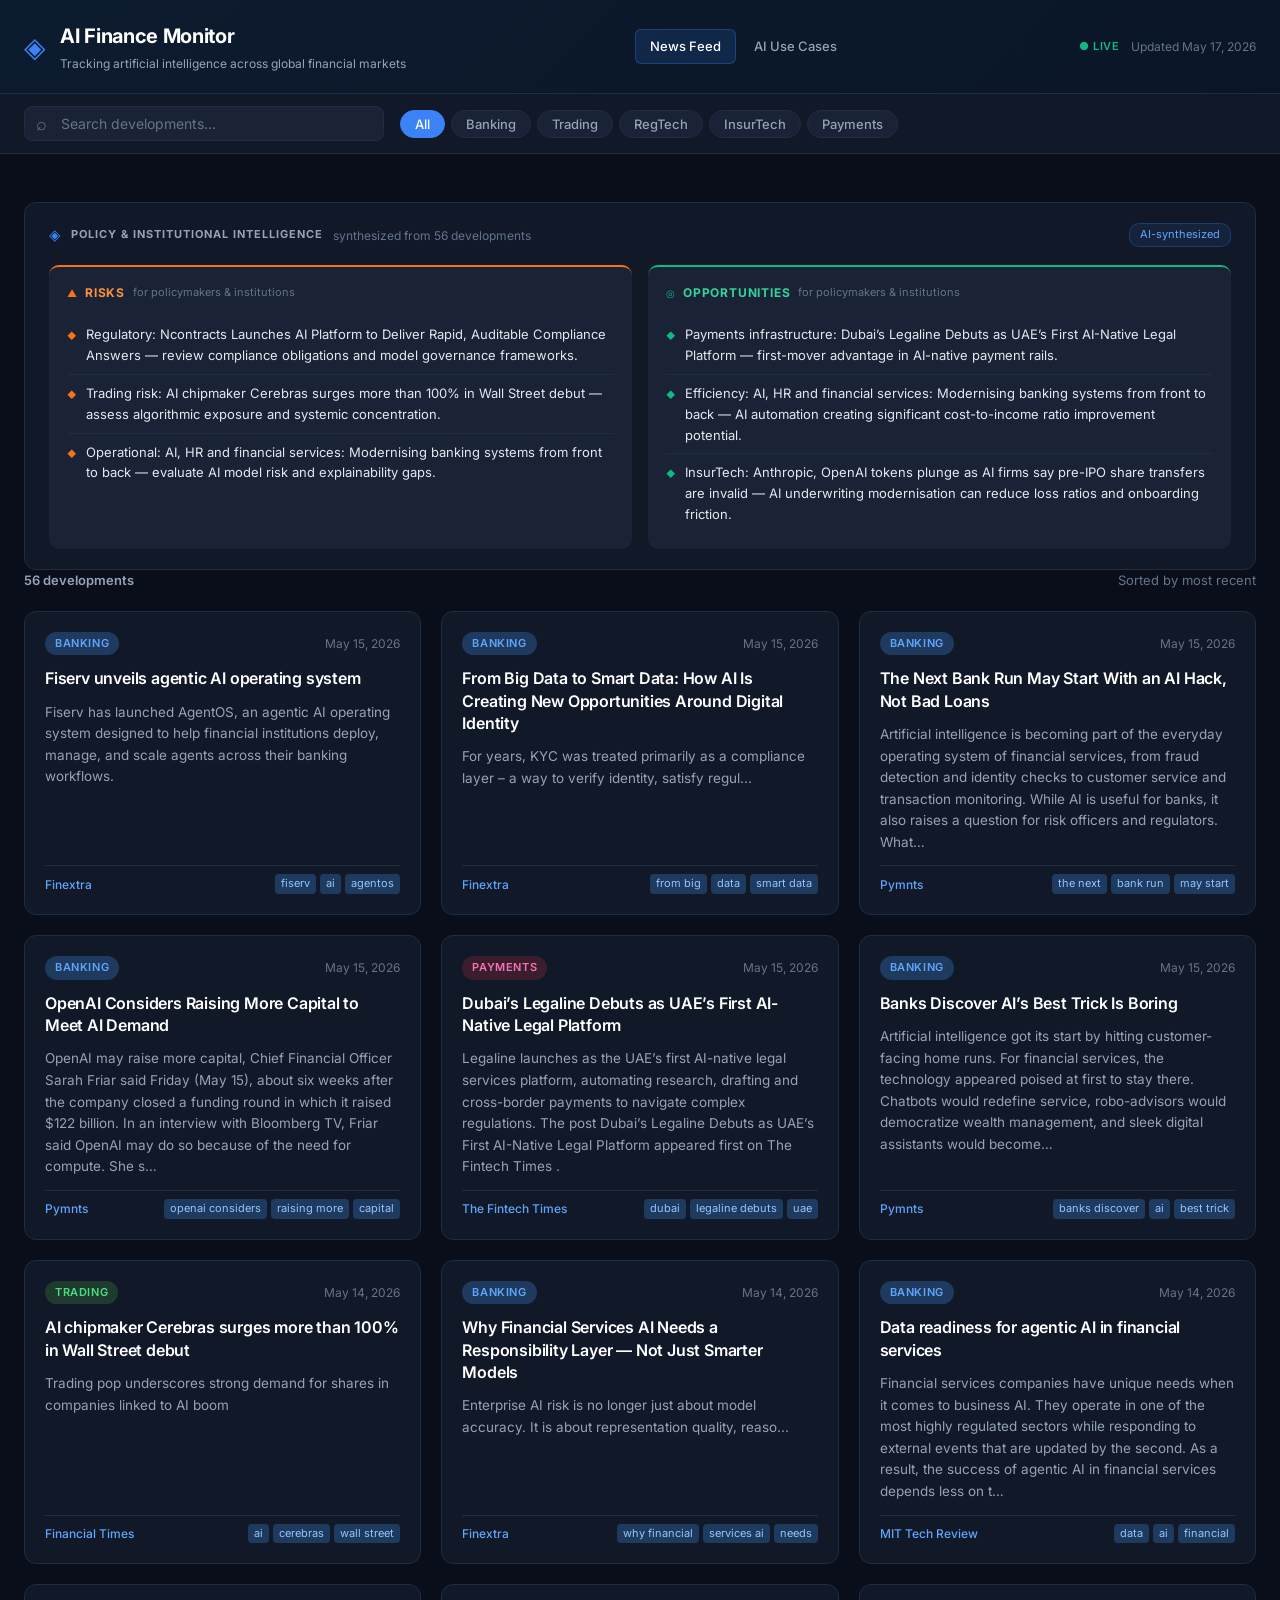
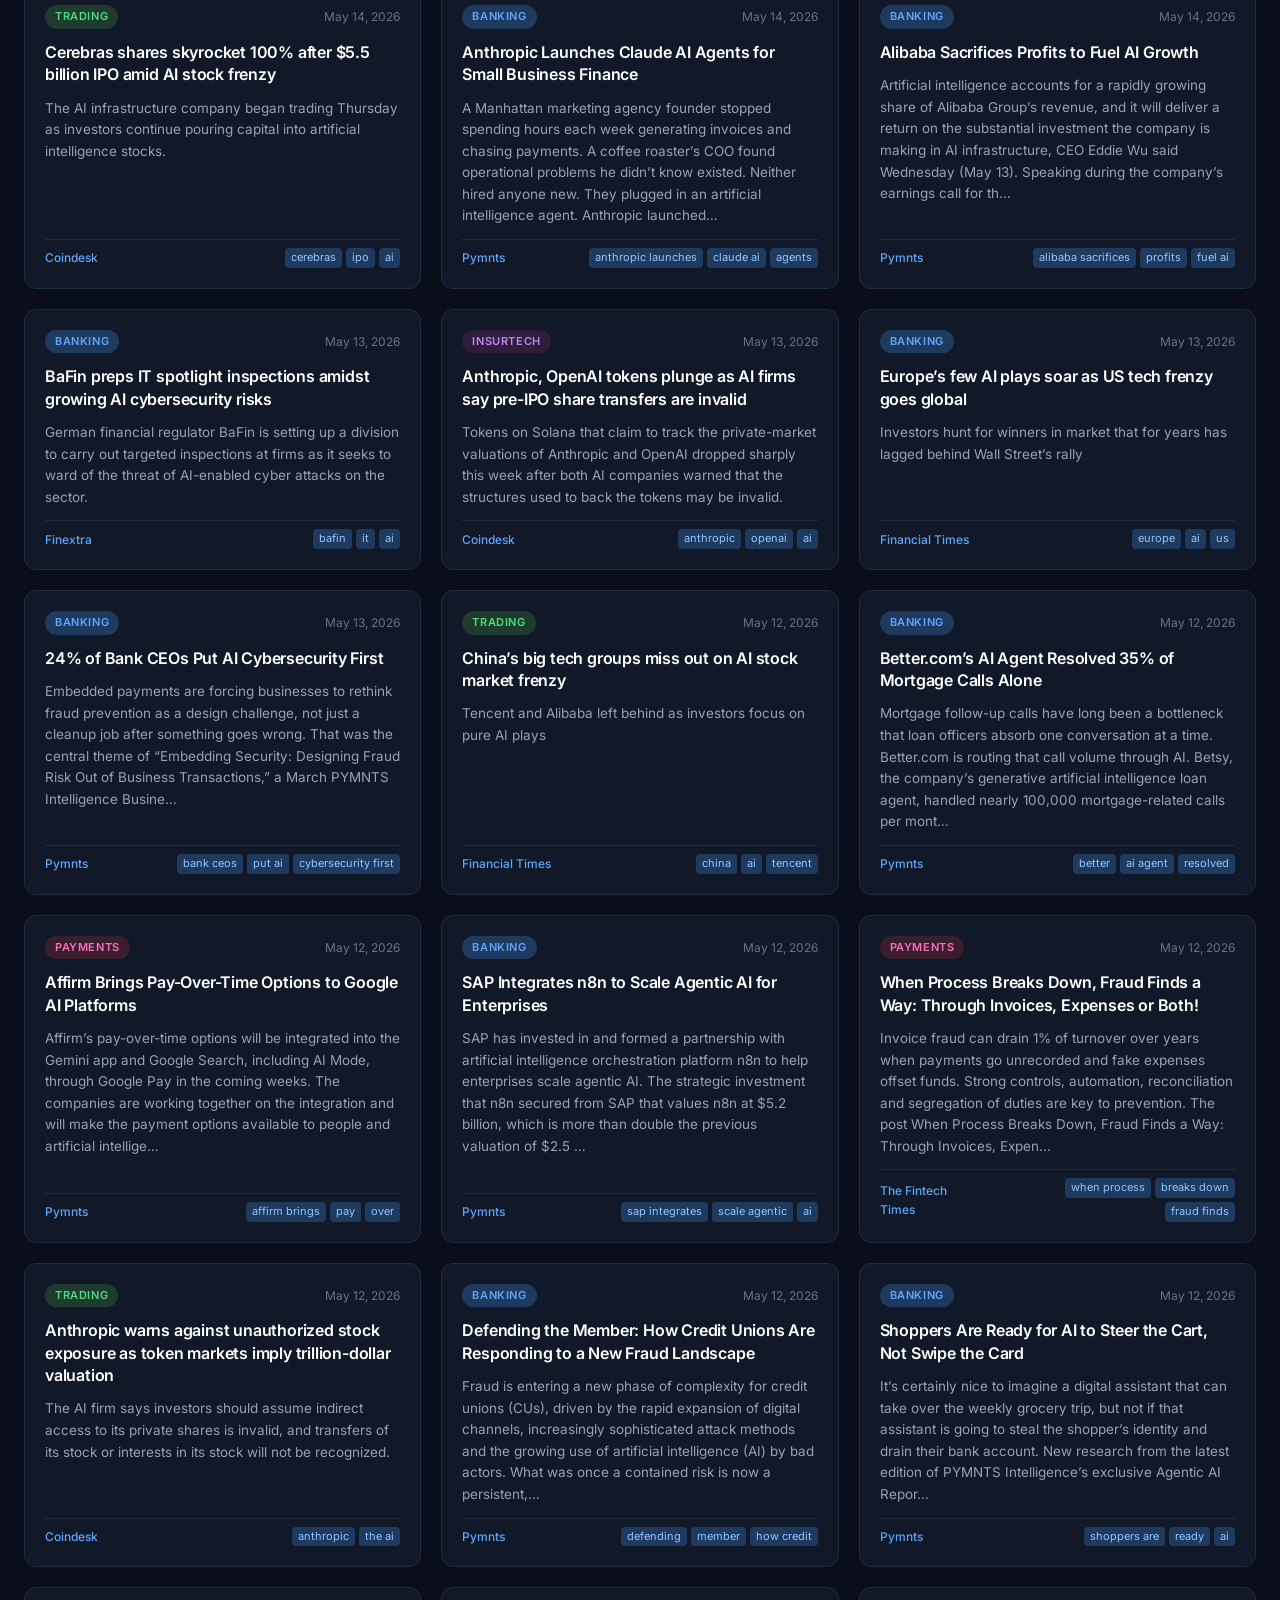
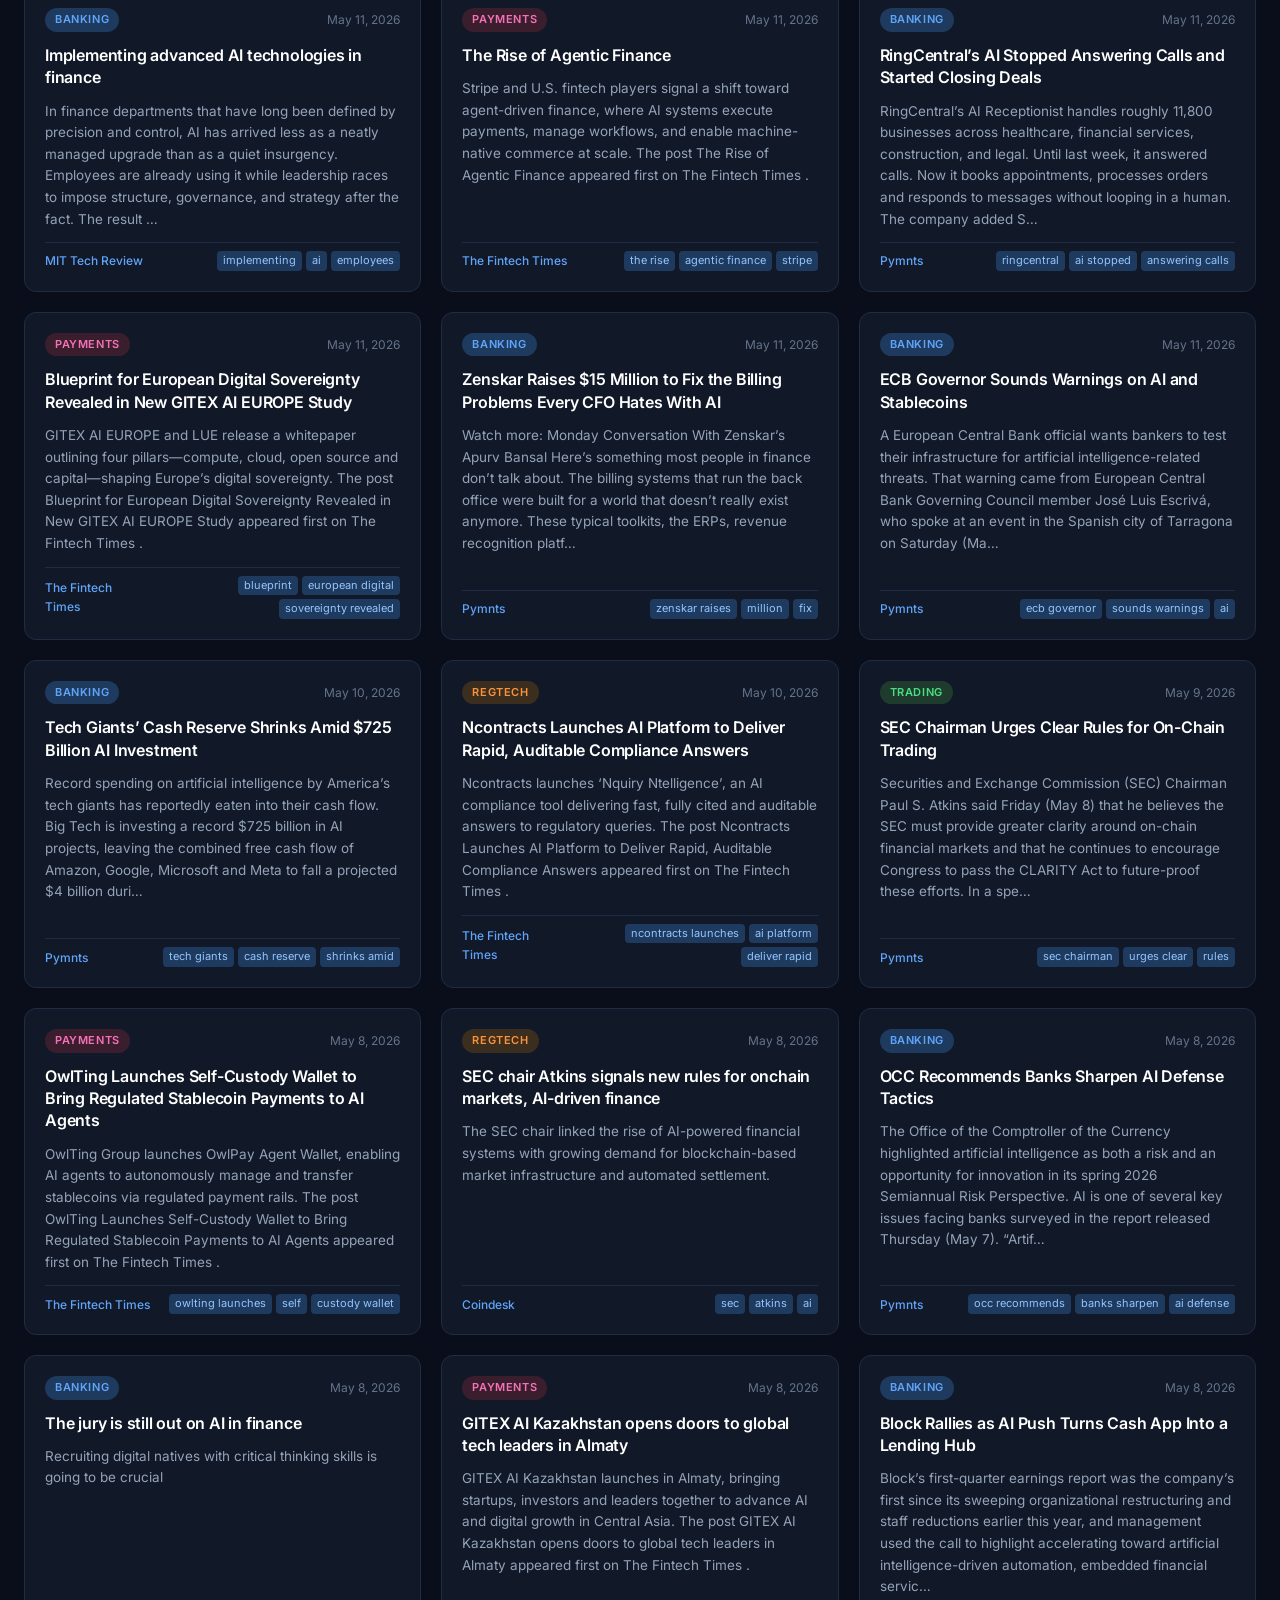
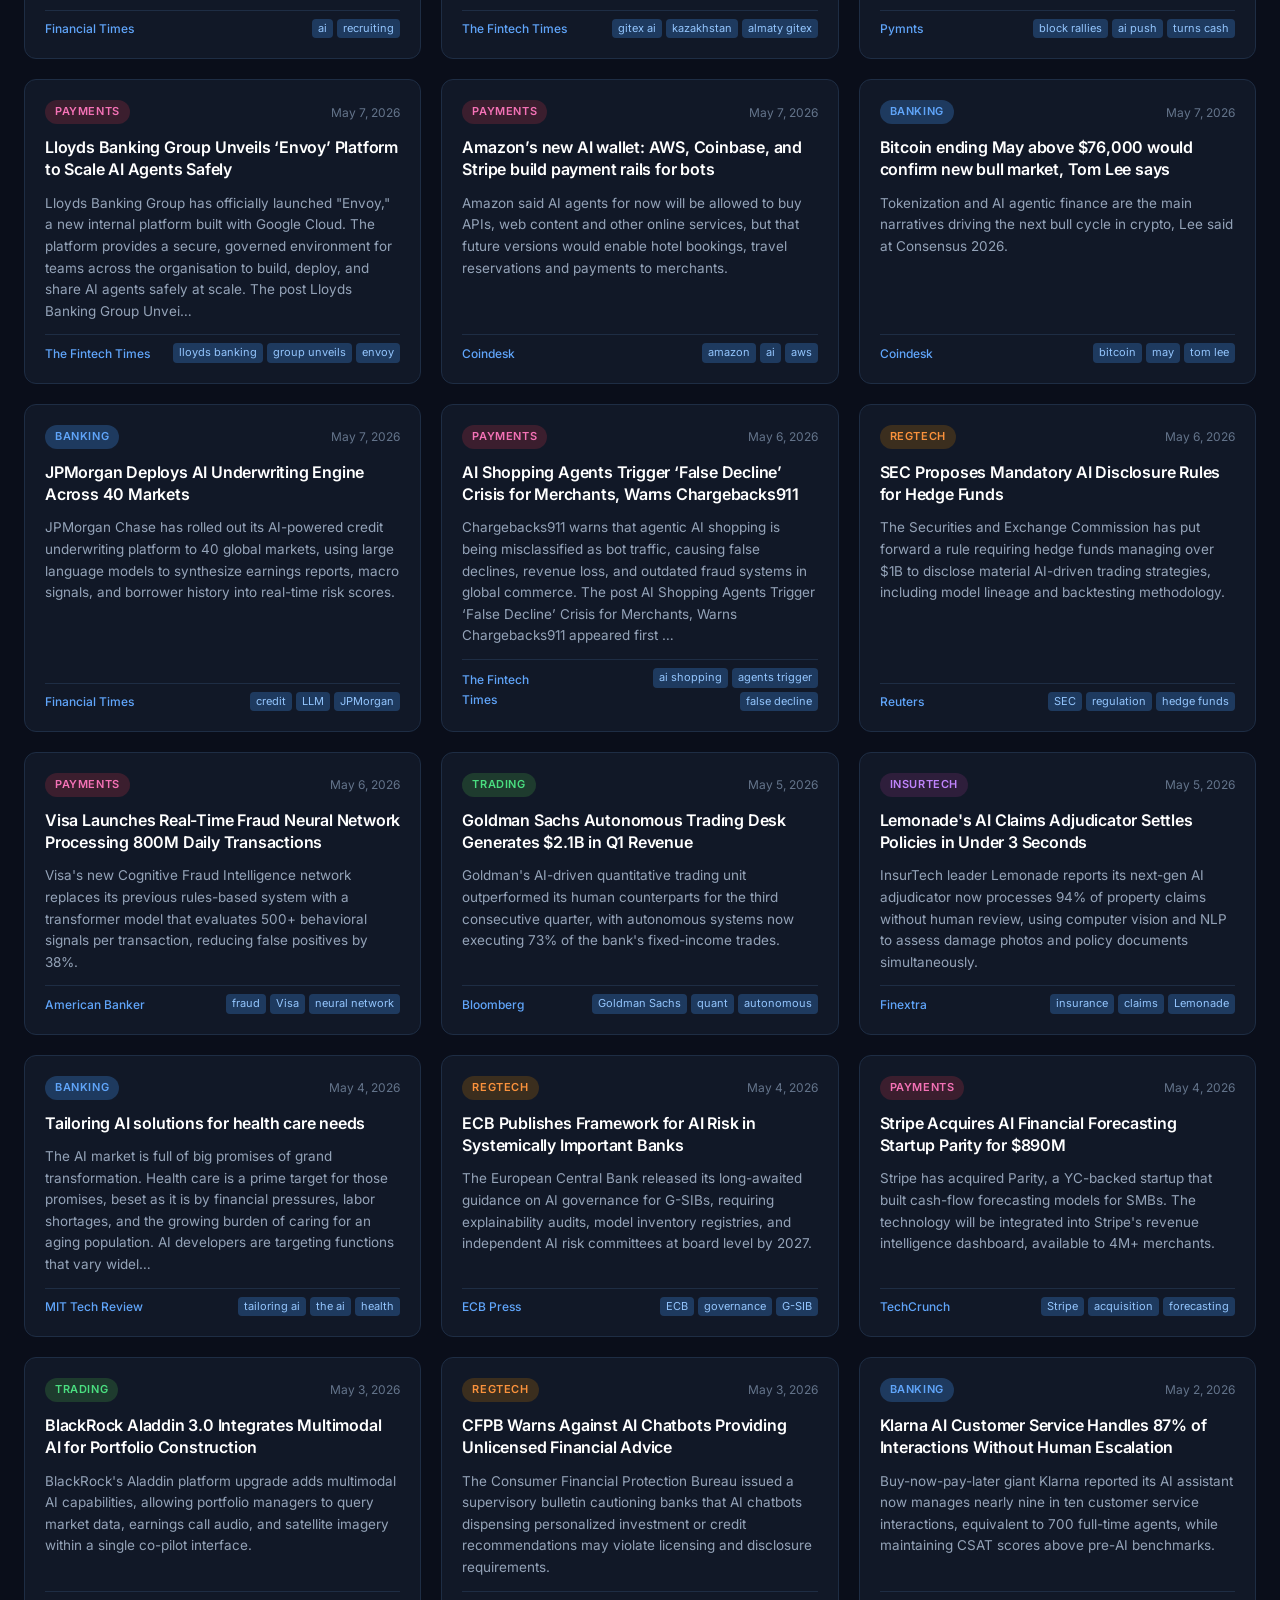
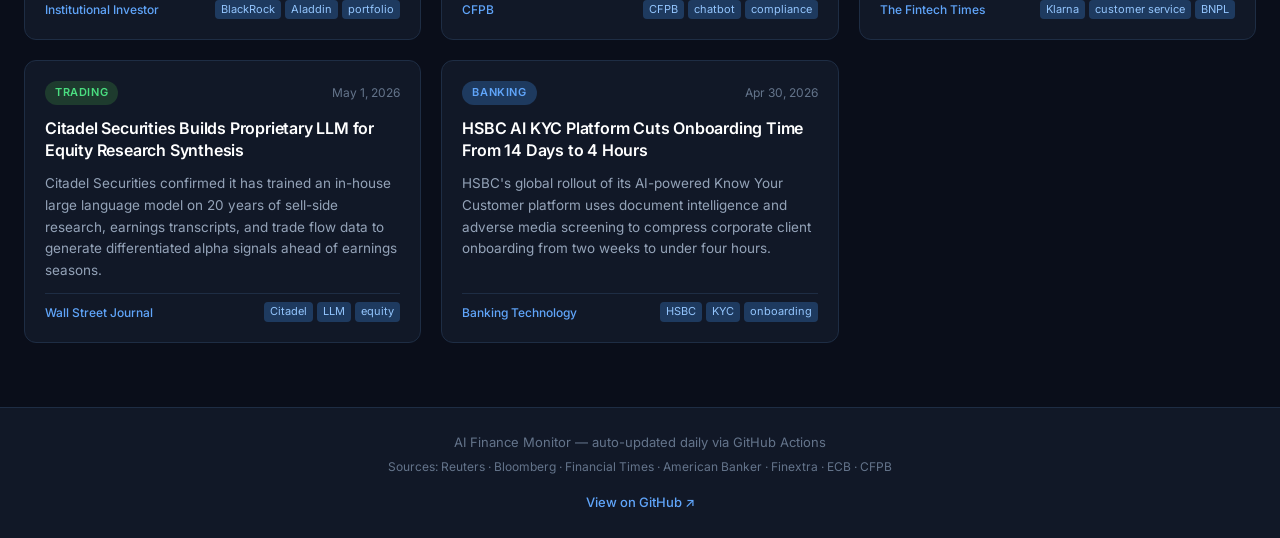
==== commit 52f9bd5c: "feat: add nav bar and AI Use Cases page Nav bar: - Added to header on both pages (News Feed / AI Use" ====
--- a/index.html
+++ b/index.html
@@ -18,6 +18,10 @@
           <p class="tagline">Tracking artificial intelligence across global financial markets</p>
         </div>
       </div>
+      <nav class="site-nav">
+        <a href="index.html" class="nav-link active">News Feed</a>
+        <a href="use-cases.html" class="nav-link">AI Use Cases</a>
+      </nav>
       <div class="header-meta">
         <span class="live-badge">● LIVE</span>
         <span id="last-updated" class="last-updated">Loading...</span>
--- a/styles.css
+++ b/styles.css
@@ -66,6 +66,33 @@
   margin-top: 2px;
 }
 
+/* ── Site Nav ── */
+.site-nav {
+  display: flex;
+  align-items: center;
+  gap: 4px;
+  flex-shrink: 0;
+}
+
+.nav-link {
+  font-size: 13px;
+  font-weight: 500;
+  color: var(--muted2);
+  text-decoration: none;
+  padding: 6px 14px;
+  border-radius: 6px;
+  transition: color 0.15s, background 0.15s;
+  white-space: nowrap;
+}
+
+.nav-link:hover { color: #fff; background: rgba(255,255,255,0.06); }
+
+.nav-link.active {
+  color: #fff;
+  background: rgba(59, 130, 246, 0.15);
+  border: 1px solid rgba(59, 130, 246, 0.3);
+}
+
 .header-meta { display: flex; align-items: center; gap: 12px; flex-shrink: 0; }
 
 .live-badge {
@@ -466,6 +493,179 @@
 
 .gh-link:hover { text-decoration: underline; }
 
+/* ── Use Cases Page ── */
+.uc-main {
+  max-width: 1280px;
+  margin: 0 auto;
+  padding: 32px 24px;
+}
+
+.uc-intro {
+  margin-bottom: 28px;
+}
+
+.uc-intro h2 {
+  font-size: 22px;
+  font-weight: 700;
+  color: #fff;
+  margin-bottom: 6px;
+  letter-spacing: -0.3px;
+}
+
+.uc-intro p {
+  font-size: 14px;
+  color: var(--muted2);
+  max-width: 680px;
+  line-height: 1.6;
+}
+
+.uc-stats {
+  display: flex;
+  gap: 24px;
+  margin-top: 16px;
+  flex-wrap: wrap;
+}
+
+.uc-stat {
+  display: flex;
+  flex-direction: column;
+  gap: 2px;
+}
+
+.uc-stat-value {
+  font-size: 24px;
+  font-weight: 700;
+  color: var(--accent2);
+  line-height: 1;
+}
+
+.uc-stat-label {
+  font-size: 11px;
+  color: var(--muted);
+  text-transform: uppercase;
+  letter-spacing: 0.5px;
+}
+
+/* Filter bar */
+.uc-filters {
+  display: flex;
+  gap: 6px;
+  margin-bottom: 24px;
+  flex-wrap: wrap;
+}
+
+/* Table wrapper */
+.uc-table-wrap {
+  overflow-x: auto;
+  border: 1px solid var(--border);
+  border-radius: 12px;
+}
+
+.uc-table {
+  width: 100%;
+  border-collapse: collapse;
+  font-size: 13.5px;
+}
+
+.uc-table thead tr {
+  background: var(--surface2);
+  border-bottom: 1px solid var(--border);
+}
+
+.uc-table th {
+  padding: 12px 16px;
+  text-align: left;
+  font-size: 11px;
+  font-weight: 600;
+  text-transform: uppercase;
+  letter-spacing: 0.6px;
+  color: var(--muted2);
+  white-space: nowrap;
+  cursor: pointer;
+  user-select: none;
+}
+
+.uc-table th:hover { color: #fff; }
+
+.uc-table th .sort-arrow { margin-left: 4px; opacity: 0.4; }
+.uc-table th.sorted .sort-arrow { opacity: 1; color: var(--accent2); }
+
+.uc-table tbody tr {
+  border-bottom: 1px solid var(--border);
+  transition: background 0.12s;
+}
+
+.uc-table tbody tr:last-child { border-bottom: none; }
+.uc-table tbody tr:hover { background: var(--surface2); }
+
+.uc-table td {
+  padding: 14px 16px;
+  vertical-align: top;
+  line-height: 1.5;
+}
+
+.uc-use-case {
+  font-weight: 600;
+  color: #fff;
+  font-size: 13.5px;
+}
+
+.uc-desc {
+  font-size: 12.5px;
+  color: var(--muted2);
+  margin-top: 3px;
+  max-width: 280px;
+}
+
+.uc-badge {
+  display: inline-block;
+  font-size: 11px;
+  font-weight: 600;
+  letter-spacing: 0.5px;
+  text-transform: uppercase;
+  padding: 2px 8px;
+  border-radius: 4px;
+}
+
+.uc-institutions { display: flex; flex-direction: column; gap: 3px; }
+
+.inst-name {
+  font-size: 13px;
+  color: var(--text);
+}
+
+.uc-providers { display: flex; flex-direction: column; gap: 3px; }
+
+.provider-name {
+  font-size: 13px;
+  color: var(--accent2);
+}
+
+.provider-inhouse {
+  font-size: 13px;
+  color: var(--muted2);
+  font-style: italic;
+}
+
+.status-badge {
+  display: inline-block;
+  font-size: 11px;
+  font-weight: 500;
+  padding: 2px 8px;
+  border-radius: 10px;
+}
+
+.status-deployed { background: rgba(16,185,129,0.12); color: #34d399; border: 1px solid rgba(16,185,129,0.25); }
+.status-pilot    { background: rgba(251,191,36,0.12);  color: #fbbf24; border: 1px solid rgba(251,191,36,0.25); }
+.status-emerging { background: rgba(139,92,246,0.12);  color: #a78bfa; border: 1px solid rgba(139,92,246,0.25); }
+
+.uc-empty {
+  text-align: center;
+  padding: 48px;
+  color: var(--muted);
+  font-size: 14px;
+}
+
 /* ── Responsive ── */
 
 /* Tablet */
@@ -486,7 +686,8 @@
 
   .brand h1 { font-size: 17px; }
   .tagline { display: none; }
-
+  .site-nav { order: 3; width: 100%; }
+  .nav-link { font-size: 13px; padding: 6px 12px; }
   .header-meta { gap: 8px; }
 
   /* Toolbar */
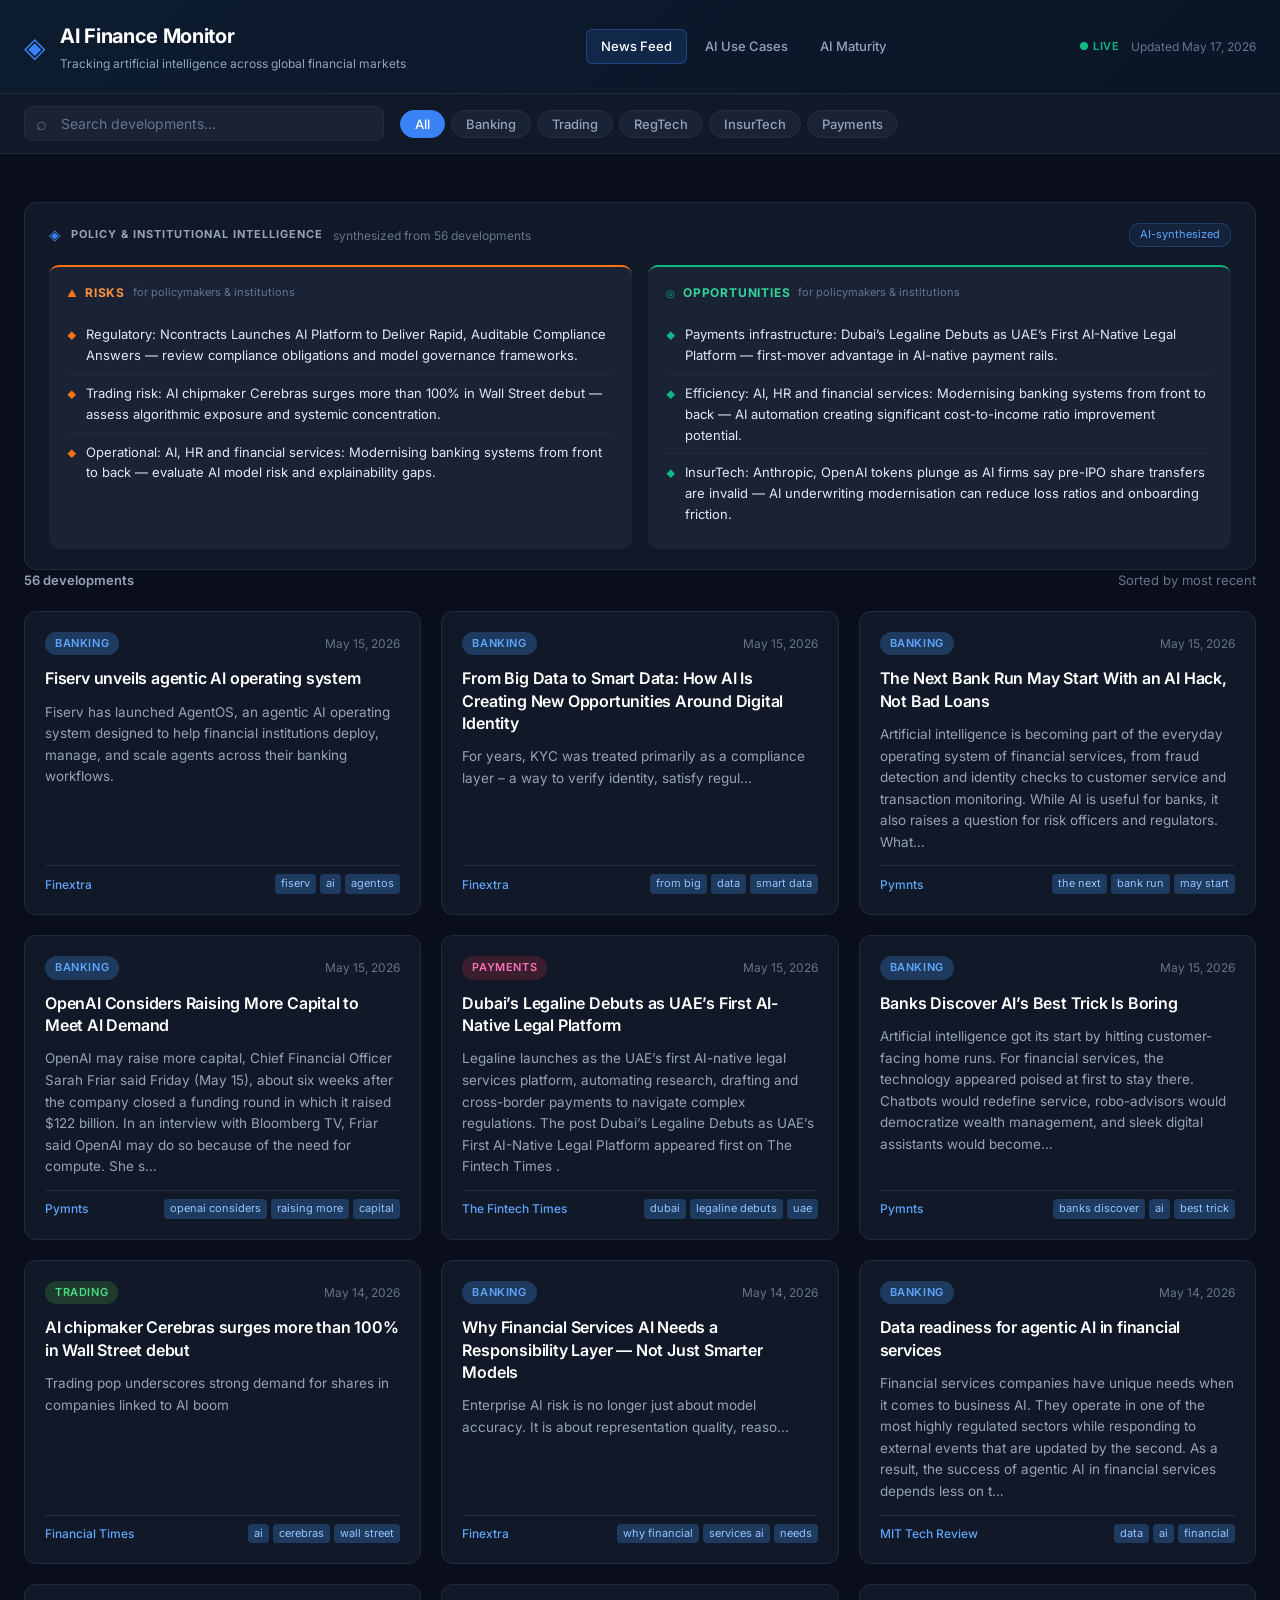
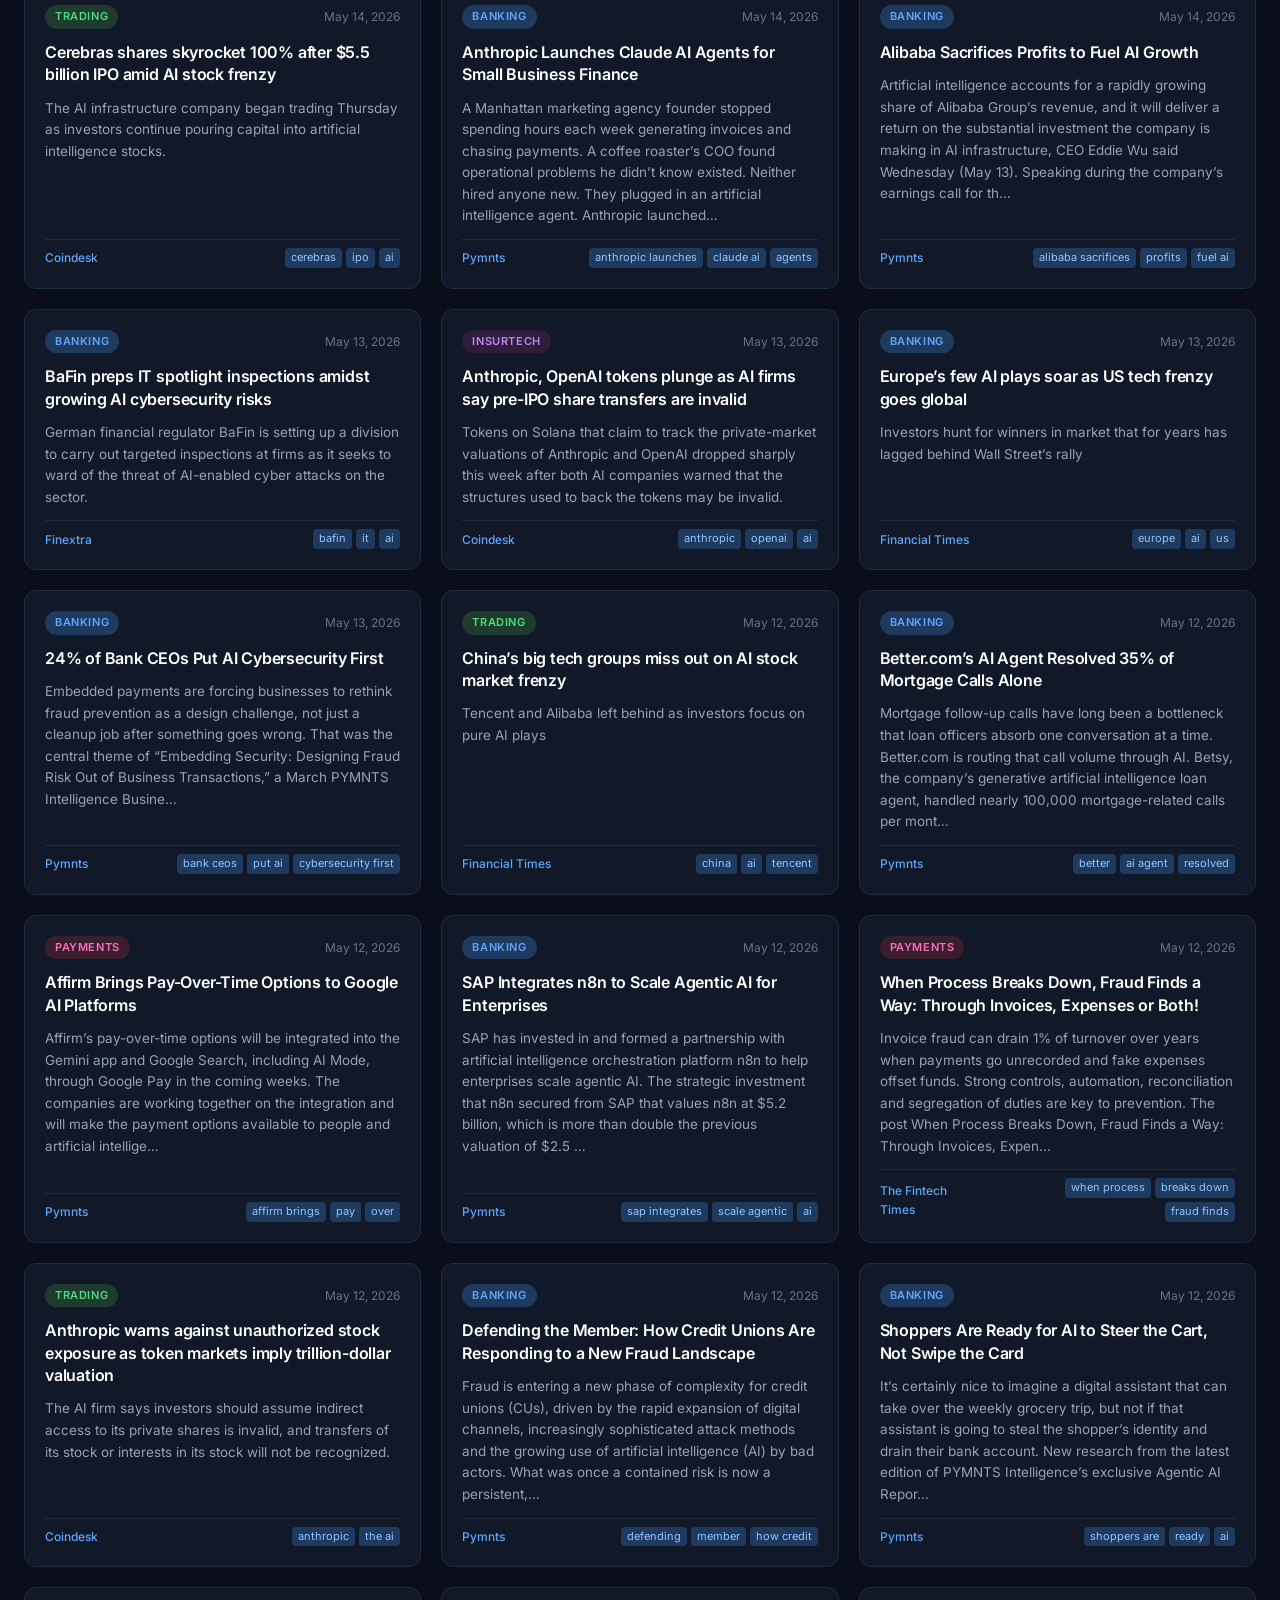
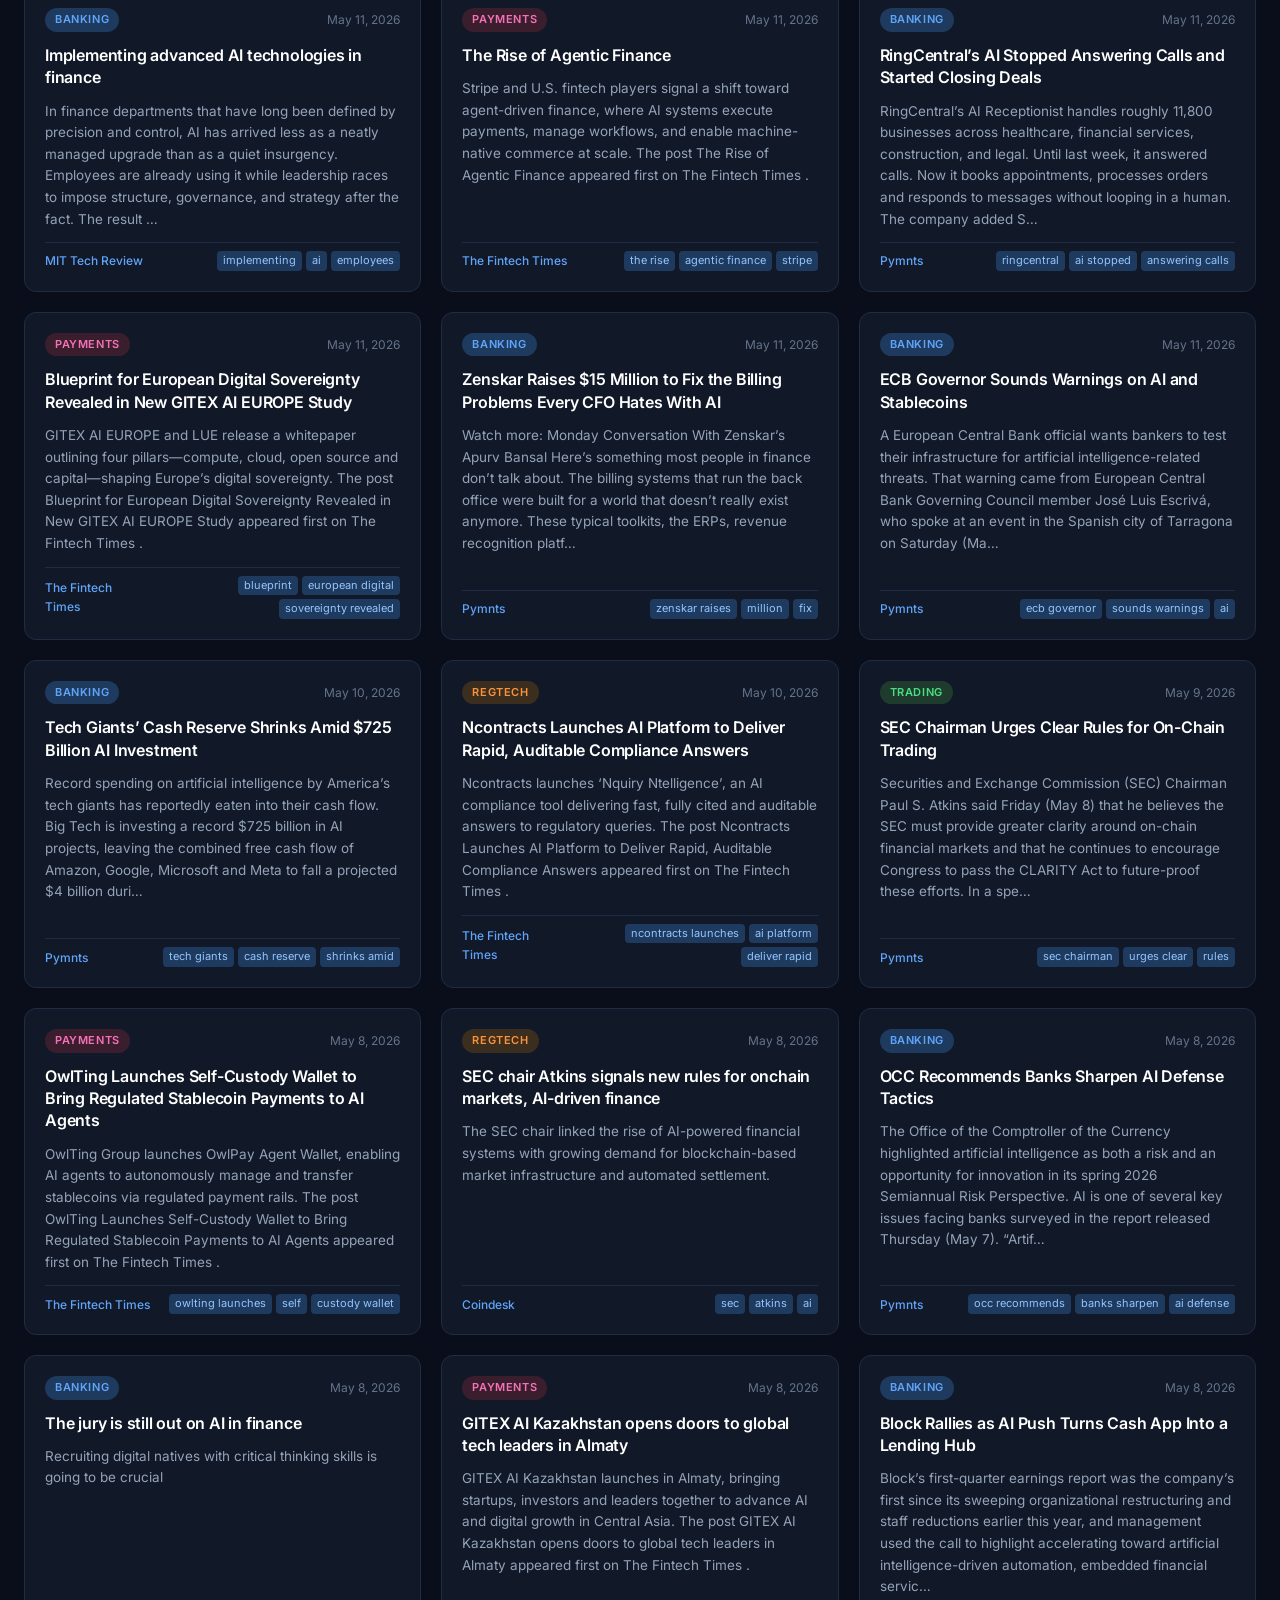
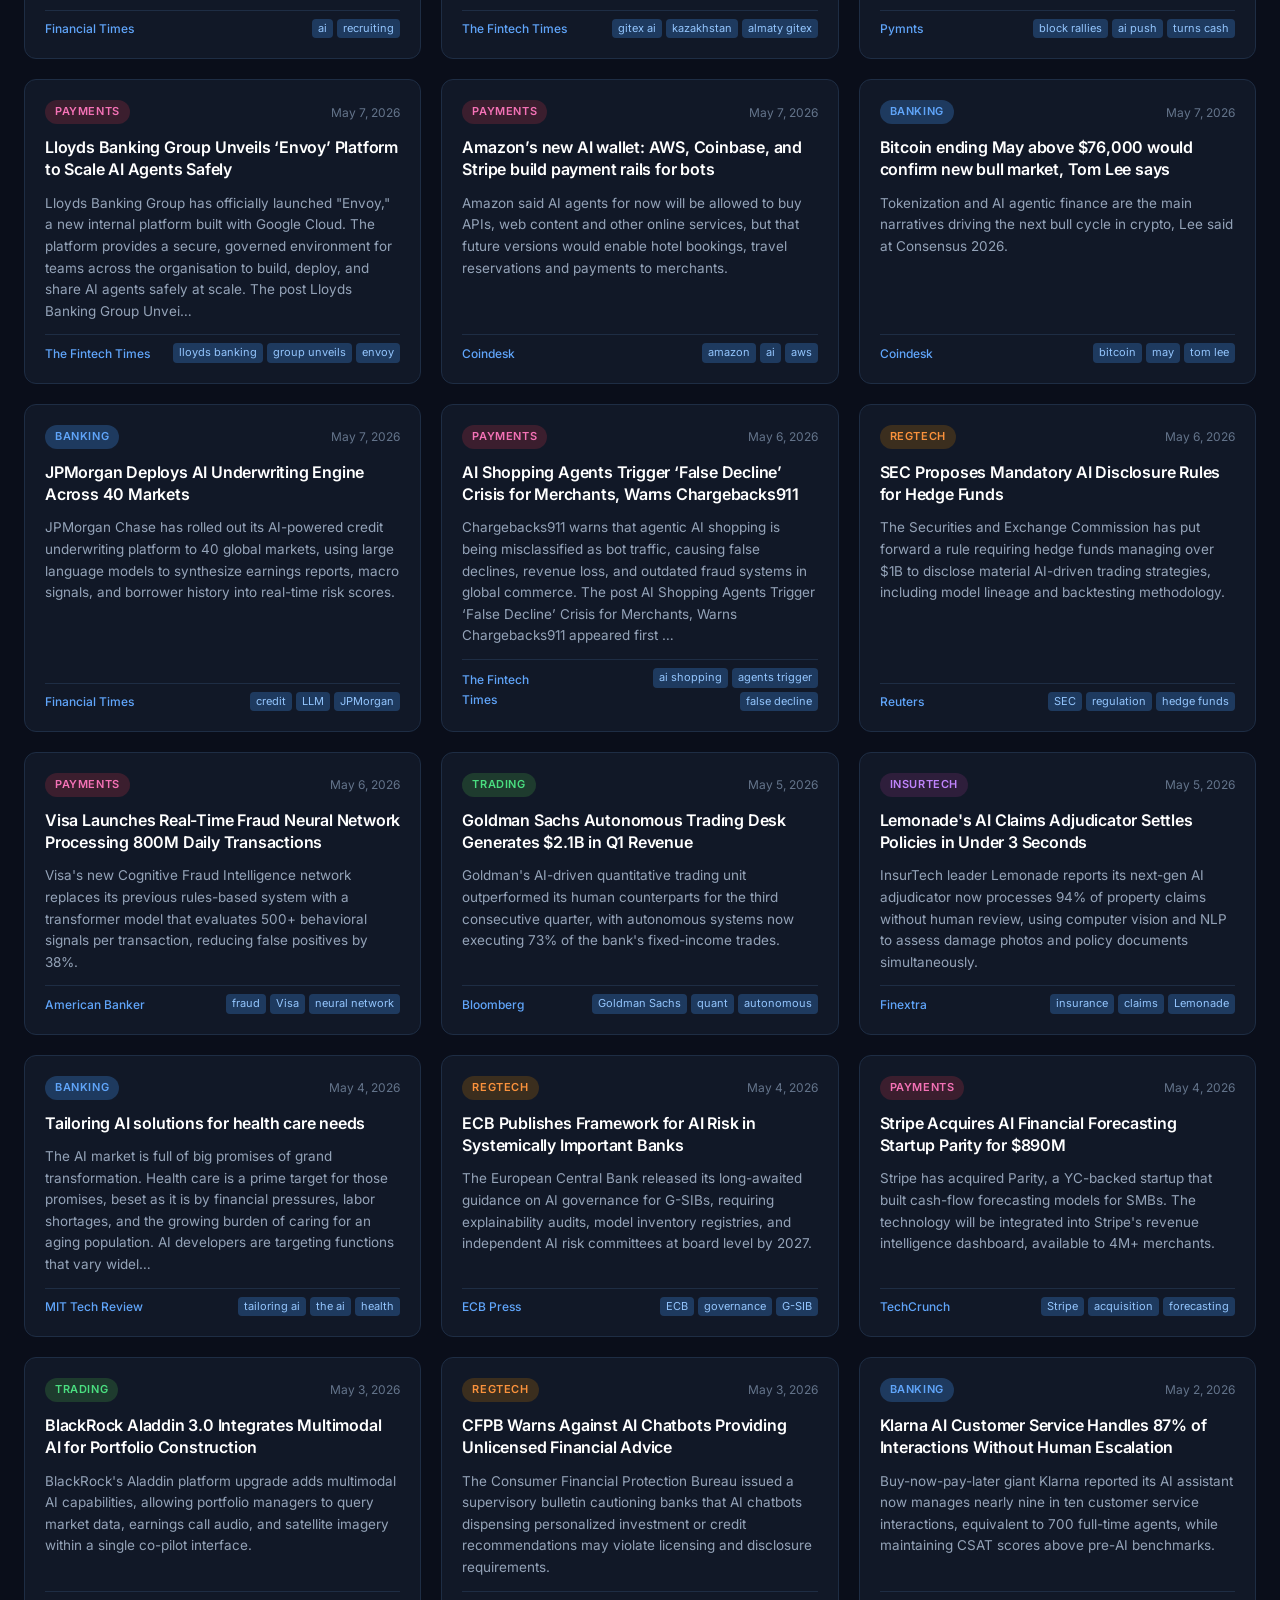
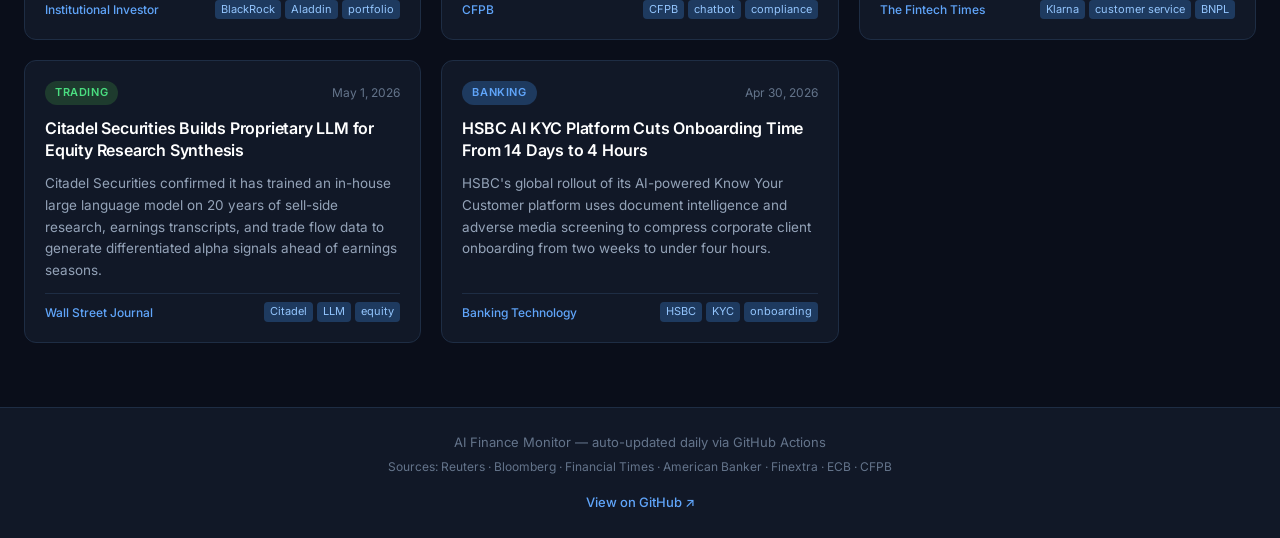
==== commit be59e46a: "feat: AI Maturity Benchmark page with scoring framework - New ai-maturity.html ranking 14 major fina" ====
--- a/index.html
+++ b/index.html
@@ -11,6 +11,7 @@
 <body>
   <header>
     <div class="header-inner">
+      <button class="hamburger-btn" id="hamburger-btn" aria-label="Toggle navigation">&#9776;</button>
       <div class="brand">
         <span class="brand-icon">◈</span>
         <div>
@@ -21,6 +22,7 @@
       <nav class="site-nav">
         <a href="index.html" class="nav-link active">News Feed</a>
         <a href="use-cases.html" class="nav-link">AI Use Cases</a>
+        <a href="ai-maturity.html" class="nav-link">AI Maturity</a>
       </nav>
       <div class="header-meta">
         <span class="live-badge">● LIVE</span>
@@ -97,5 +99,21 @@
   </footer>
 
   <script src="script.js"></script>
+  <script>
+    (function() {
+      const btn = document.getElementById('hamburger-btn');
+      const hdr = document.querySelector('header');
+      btn.addEventListener('click', function() {
+        hdr.classList.toggle('nav-open');
+        btn.innerHTML = hdr.classList.contains('nav-open') ? '&#10005;' : '&#9776;';
+      });
+      document.querySelectorAll('.nav-link').forEach(function(l) {
+        l.addEventListener('click', function() {
+          hdr.classList.remove('nav-open');
+          btn.innerHTML = '&#9776;';
+        });
+      });
+    })();
+  </script>
 </body>
 </html>
--- a/styles.css
+++ b/styles.css
@@ -74,6 +74,27 @@
   flex-shrink: 0;
 }
 
+/* ── Hamburger (hidden on desktop) ── */
+.hamburger-btn {
+  display: none;
+  background: none;
+  border: 1px solid var(--border);
+  border-radius: 6px;
+  color: var(--muted2);
+  font-size: 19px;
+  line-height: 1;
+  width: 36px;
+  height: 36px;
+  cursor: pointer;
+  align-items: center;
+  justify-content: center;
+  flex-shrink: 0;
+  transition: color 0.15s, border-color 0.15s;
+  font-family: inherit;
+  padding: 0;
+}
+.hamburger-btn:hover { color: #fff; border-color: var(--accent); }
+
 .nav-link {
   font-size: 13px;
   font-weight: 500;
@@ -627,25 +648,49 @@
   border-radius: 4px;
 }
 
-.uc-institutions { display: flex; flex-direction: column; gap: 3px; }
-
-.inst-name {
-  font-size: 13px;
+.uc-institutions { display: flex; flex-wrap: wrap; gap: 5px; }
+.uc-providers    { display: flex; flex-wrap: wrap; gap: 5px; }
+
+.inst-chip {
+  display: inline-block;
+  font-size: 11.5px;
+  font-weight: 500;
   color: var(--text);
-}
-
-.uc-providers { display: flex; flex-direction: column; gap: 3px; }
-
-.provider-name {
-  font-size: 13px;
+  background: rgba(255,255,255,0.06);
+  border: 1px solid rgba(255,255,255,0.1);
+  border-radius: 4px;
+  padding: 2px 8px;
+  line-height: 1.7;
+  white-space: nowrap;
+}
+
+.provider-chip {
+  display: inline-block;
+  font-size: 11.5px;
+  font-weight: 500;
   color: var(--accent2);
-}
-
-.provider-inhouse {
-  font-size: 13px;
-  color: var(--muted2);
+  background: rgba(59,130,246,0.1);
+  border: 1px solid rgba(59,130,246,0.2);
+  border-radius: 4px;
+  padding: 2px 8px;
+  line-height: 1.7;
+  white-space: nowrap;
+}
+
+.provider-chip.inhouse {
+  color: var(--muted2);
+  background: rgba(255,255,255,0.04);
+  border-color: rgba(255,255,255,0.08);
   font-style: italic;
 }
+
+/* Category colour accent on left edge of each row */
+.uc-table tbody tr[data-category="Banking"]   td:first-child { box-shadow: inset 3px 0 0 #3b82f6; }
+.uc-table tbody tr[data-category="Trading"]   td:first-child { box-shadow: inset 3px 0 0 #4ade80; }
+.uc-table tbody tr[data-category="RegTech"]   td:first-child { box-shadow: inset 3px 0 0 #fb923c; }
+.uc-table tbody tr[data-category="InsurTech"] td:first-child { box-shadow: inset 3px 0 0 #c084fc; }
+.uc-table tbody tr[data-category="Payments"]  td:first-child { box-shadow: inset 3px 0 0 #f472b6; }
+.uc-table tbody tr[data-category="Wealth"]    td:first-child { box-shadow: inset 3px 0 0 #22d3ee; }
 
 .status-badge {
   display: inline-block;
@@ -666,6 +711,281 @@
   font-size: 14px;
 }
 
+/* ── AI Maturity Benchmark Page ── */
+.maturity-main {
+  max-width: 1280px;
+  margin: 0 auto;
+  padding: 32px 24px;
+}
+
+.maturity-intro { margin-bottom: 28px; }
+.maturity-intro h2 { font-size: 22px; font-weight: 700; color: #fff; margin-bottom: 6px; letter-spacing: -0.3px; }
+.maturity-intro > p { font-size: 14px; color: var(--muted2); max-width: 700px; line-height: 1.6; }
+
+/* Methodology accordion */
+.methodology-panel {
+  background: var(--surface);
+  border: 1px solid var(--border);
+  border-radius: 12px;
+  margin-bottom: 28px;
+  overflow: hidden;
+}
+
+.methodology-toggle {
+  width: 100%;
+  display: flex;
+  align-items: center;
+  justify-content: space-between;
+  padding: 16px 20px;
+  background: none;
+  border: none;
+  color: var(--text);
+  cursor: pointer;
+  font-family: inherit;
+  font-size: 14px;
+  font-weight: 600;
+  text-align: left;
+}
+.methodology-toggle:hover { background: rgba(255,255,255,0.03); }
+
+.methodology-toggle-left { display: flex; align-items: center; gap: 10px; }
+.methodology-toggle-arrow { font-size: 11px; color: var(--accent2); transition: transform 0.2s; }
+.methodology-panel.open .methodology-toggle-arrow { transform: rotate(90deg); }
+.methodology-toggle-hint { font-size: 12px; color: var(--muted); font-weight: 400; }
+
+.methodology-body {
+  display: none;
+  padding: 20px;
+  border-top: 1px solid var(--border);
+}
+.methodology-panel.open .methodology-body { display: block; }
+
+.methodology-intro-text { font-size: 13.5px; color: var(--muted2); line-height: 1.6; margin-bottom: 20px; }
+
+.methodology-dims {
+  display: grid;
+  grid-template-columns: repeat(auto-fill, minmax(210px, 1fr));
+  gap: 14px;
+  margin-bottom: 20px;
+}
+
+.methodology-dim {
+  background: var(--surface2);
+  border-radius: 8px;
+  padding: 14px 16px;
+  border-left: 3px solid transparent;
+}
+.methodology-dim:nth-child(1) { border-left-color: #3b82f6; }
+.methodology-dim:nth-child(2) { border-left-color: #10b981; }
+.methodology-dim:nth-child(3) { border-left-color: #f97316; }
+.methodology-dim:nth-child(4) { border-left-color: #c084fc; }
+.methodology-dim:nth-child(5) { border-left-color: #f472b6; }
+
+.methodology-dim-title {
+  font-size: 11.5px;
+  font-weight: 700;
+  text-transform: uppercase;
+  letter-spacing: 0.5px;
+  color: #fff;
+  margin-bottom: 2px;
+}
+.methodology-dim-pts { font-size: 11px; color: var(--muted); margin-bottom: 8px; }
+.methodology-dim-desc { font-size: 12.5px; color: var(--muted2); line-height: 1.55; }
+
+.methodology-tiers-title {
+  font-size: 11px;
+  font-weight: 700;
+  text-transform: uppercase;
+  letter-spacing: 0.5px;
+  color: var(--muted2);
+  margin-bottom: 10px;
+}
+.methodology-tier-list { display: flex; flex-wrap: wrap; gap: 10px; margin-bottom: 18px; }
+.methodology-tier-item {
+  display: flex;
+  align-items: center;
+  gap: 6px;
+  font-size: 12.5px;
+  color: var(--muted2);
+}
+
+.methodology-disclaimer {
+  font-size: 12px;
+  color: var(--muted);
+  line-height: 1.5;
+  padding-top: 14px;
+  border-top: 1px solid var(--border);
+}
+
+/* Controls row */
+.maturity-controls {
+  display: flex;
+  align-items: center;
+  justify-content: space-between;
+  gap: 12px;
+  margin-bottom: 24px;
+  flex-wrap: wrap;
+}
+.maturity-filters { display: flex; gap: 6px; flex-wrap: wrap; }
+.maturity-sort-wrap {
+  display: flex;
+  align-items: center;
+  gap: 8px;
+  font-size: 13px;
+  color: var(--muted);
+  flex-shrink: 0;
+}
+.maturity-sort-select {
+  background: var(--surface2);
+  border: 1px solid var(--border);
+  border-radius: 6px;
+  padding: 5px 10px;
+  color: var(--text);
+  font-size: 13px;
+  font-family: inherit;
+  cursor: pointer;
+  outline: none;
+}
+.maturity-sort-select:focus { border-color: var(--accent); }
+.maturity-sort-select option { background: #111827; }
+
+/* Cards grid */
+.maturity-grid {
+  display: grid;
+  grid-template-columns: repeat(auto-fill, minmax(480px, 1fr));
+  gap: 20px;
+}
+
+/* Institution card */
+.mat-card {
+  background: var(--surface);
+  border: 1px solid var(--border);
+  border-radius: 12px;
+  padding: 20px;
+  transition: border-color 0.2s, box-shadow 0.2s;
+}
+.mat-card:hover { border-color: var(--accent); box-shadow: 0 4px 20px rgba(59,130,246,0.1); }
+
+.mat-header {
+  display: flex;
+  align-items: center;
+  gap: 12px;
+  margin-bottom: 16px;
+}
+
+.mat-rank {
+  width: 32px;
+  height: 32px;
+  border-radius: 50%;
+  display: flex;
+  align-items: center;
+  justify-content: center;
+  font-size: 13px;
+  font-weight: 700;
+  flex-shrink: 0;
+  background: var(--surface2);
+  color: var(--muted2);
+  border: 1px solid var(--border);
+}
+.rank-1 { background: rgba(245,158,11,0.15); color: #f59e0b; border-color: rgba(245,158,11,0.4); }
+.rank-2 { background: rgba(148,163,184,0.12); color: #94a3b8; border-color: rgba(148,163,184,0.35); }
+.rank-3 { background: rgba(217,119,6,0.12);   color: #d97706; border-color: rgba(217,119,6,0.35); }
+
+.mat-name-wrap { flex: 1; min-width: 0; }
+.mat-name { font-size: 16px; font-weight: 700; color: #fff; display: block; margin-bottom: 2px; }
+.mat-sub  { font-size: 12px; color: var(--muted); }
+
+.mat-tier {
+  font-size: 11px;
+  font-weight: 600;
+  letter-spacing: 0.4px;
+  text-transform: uppercase;
+  padding: 3px 10px;
+  border-radius: 10px;
+  flex-shrink: 0;
+}
+.mat-tier.tier-leader    { background: rgba(59,130,246,0.15); color: #60a5fa; border: 1px solid rgba(59,130,246,0.3); }
+.mat-tier.tier-advanced  { background: rgba(16,185,129,0.12); color: #34d399; border: 1px solid rgba(16,185,129,0.25); }
+.mat-tier.tier-developing{ background: rgba(251,191,36,0.12); color: #fbbf24; border: 1px solid rgba(251,191,36,0.25); }
+.mat-tier.tier-emerging  { background: rgba(148,163,184,0.1); color: #94a3b8; border: 1px solid rgba(148,163,184,0.2); }
+
+/* Overall score */
+.mat-score-wrap { margin-bottom: 14px; }
+.mat-score-top {
+  display: flex;
+  align-items: baseline;
+  justify-content: space-between;
+  margin-bottom: 6px;
+}
+.mat-score-lbl { font-size: 11px; color: var(--muted); text-transform: uppercase; letter-spacing: 0.4px; }
+.mat-score-num { font-size: 24px; font-weight: 700; color: #fff; line-height: 1; }
+.mat-score-denom { font-size: 13px; color: var(--muted); font-weight: 400; }
+.mat-bar {
+  height: 6px;
+  background: var(--surface2);
+  border-radius: 3px;
+  overflow: hidden;
+}
+.mat-bar-fill {
+  height: 100%;
+  border-radius: 3px;
+}
+.fill-leader    { background: linear-gradient(90deg, #2563eb, #60a5fa); }
+.fill-advanced  { background: linear-gradient(90deg, #059669, #34d399); }
+.fill-developing{ background: linear-gradient(90deg, #b45309, #fbbf24); }
+.fill-emerging  { background: linear-gradient(90deg, #374151, #94a3b8); }
+
+/* Dimension mini-bars */
+.mat-dims {
+  display: grid;
+  grid-template-columns: 1fr 1fr;
+  gap: 8px 20px;
+  background: var(--surface2);
+  border-radius: 8px;
+  padding: 14px;
+  margin-bottom: 14px;
+}
+.mat-dim-name {
+  font-size: 10.5px;
+  color: var(--muted);
+  margin-bottom: 4px;
+  text-transform: uppercase;
+  letter-spacing: 0.4px;
+}
+.mat-dim-row { display: flex; align-items: center; gap: 6px; }
+.mat-dim-track {
+  flex: 1;
+  height: 4px;
+  background: var(--border);
+  border-radius: 2px;
+  overflow: hidden;
+}
+.mat-dim-fill { height: 100%; border-radius: 2px; }
+.fill-d1 { background: #3b82f6; }
+.fill-d2 { background: #10b981; }
+.fill-d3 { background: #f97316; }
+.fill-d4 { background: #c084fc; }
+.fill-d5 { background: #f472b6; }
+.mat-dim-val { font-size: 11px; color: var(--muted2); min-width: 26px; text-align: right; }
+
+/* Highlight text */
+.mat-highlight {
+  font-size: 12.5px;
+  color: var(--muted2);
+  line-height: 1.6;
+  padding-top: 12px;
+  border-top: 1px solid var(--border);
+  margin: 0;
+}
+
+/* Maturity page mobile */
+@media (max-width: 640px) {
+  .maturity-main { padding: 16px; }
+  .maturity-grid { grid-template-columns: 1fr; }
+  .methodology-dims { grid-template-columns: 1fr; }
+  .maturity-controls { flex-direction: column; align-items: flex-start; }
+}
+
 /* ── Responsive ── */
 
 /* Tablet */
@@ -676,19 +996,35 @@
 
 /* Mobile */
 @media (max-width: 640px) {
-  /* Header stacks brand and meta vertically */
+  /* Header: single row with hamburger */
   .header-inner {
+    flex-direction: row;
+    align-items: center;
+    gap: 10px;
+    padding: 14px 16px;
+  }
+  .brand { flex: 1; min-width: 0; }
+  .brand h1 { font-size: 16px; }
+  .tagline { display: none; }
+  .header-meta { gap: 8px; }
+  .hamburger-btn { display: flex; }
+
+  /* Nav as dropdown */
+  .site-nav {
+    display: none;
+    position: absolute;
+    top: 100%;
+    left: 0;
+    right: 0;
+    background: #0d1b2e;
+    border-bottom: 1px solid var(--border);
+    padding: 8px 16px 12px;
     flex-direction: column;
-    align-items: flex-start;
-    gap: 10px;
-    padding: 16px 16px;
+    gap: 4px;
+    z-index: 99;
   }
-
-  .brand h1 { font-size: 17px; }
-  .tagline { display: none; }
-  .site-nav { order: 3; width: 100%; }
-  .nav-link { font-size: 13px; padding: 6px 12px; }
-  .header-meta { gap: 8px; }
+  header.nav-open .site-nav { display: flex; }
+  .nav-link { font-size: 14px; padding: 10px 14px; width: 100%; }
 
   /* Toolbar */
   .toolbar { padding: 10px 0; }
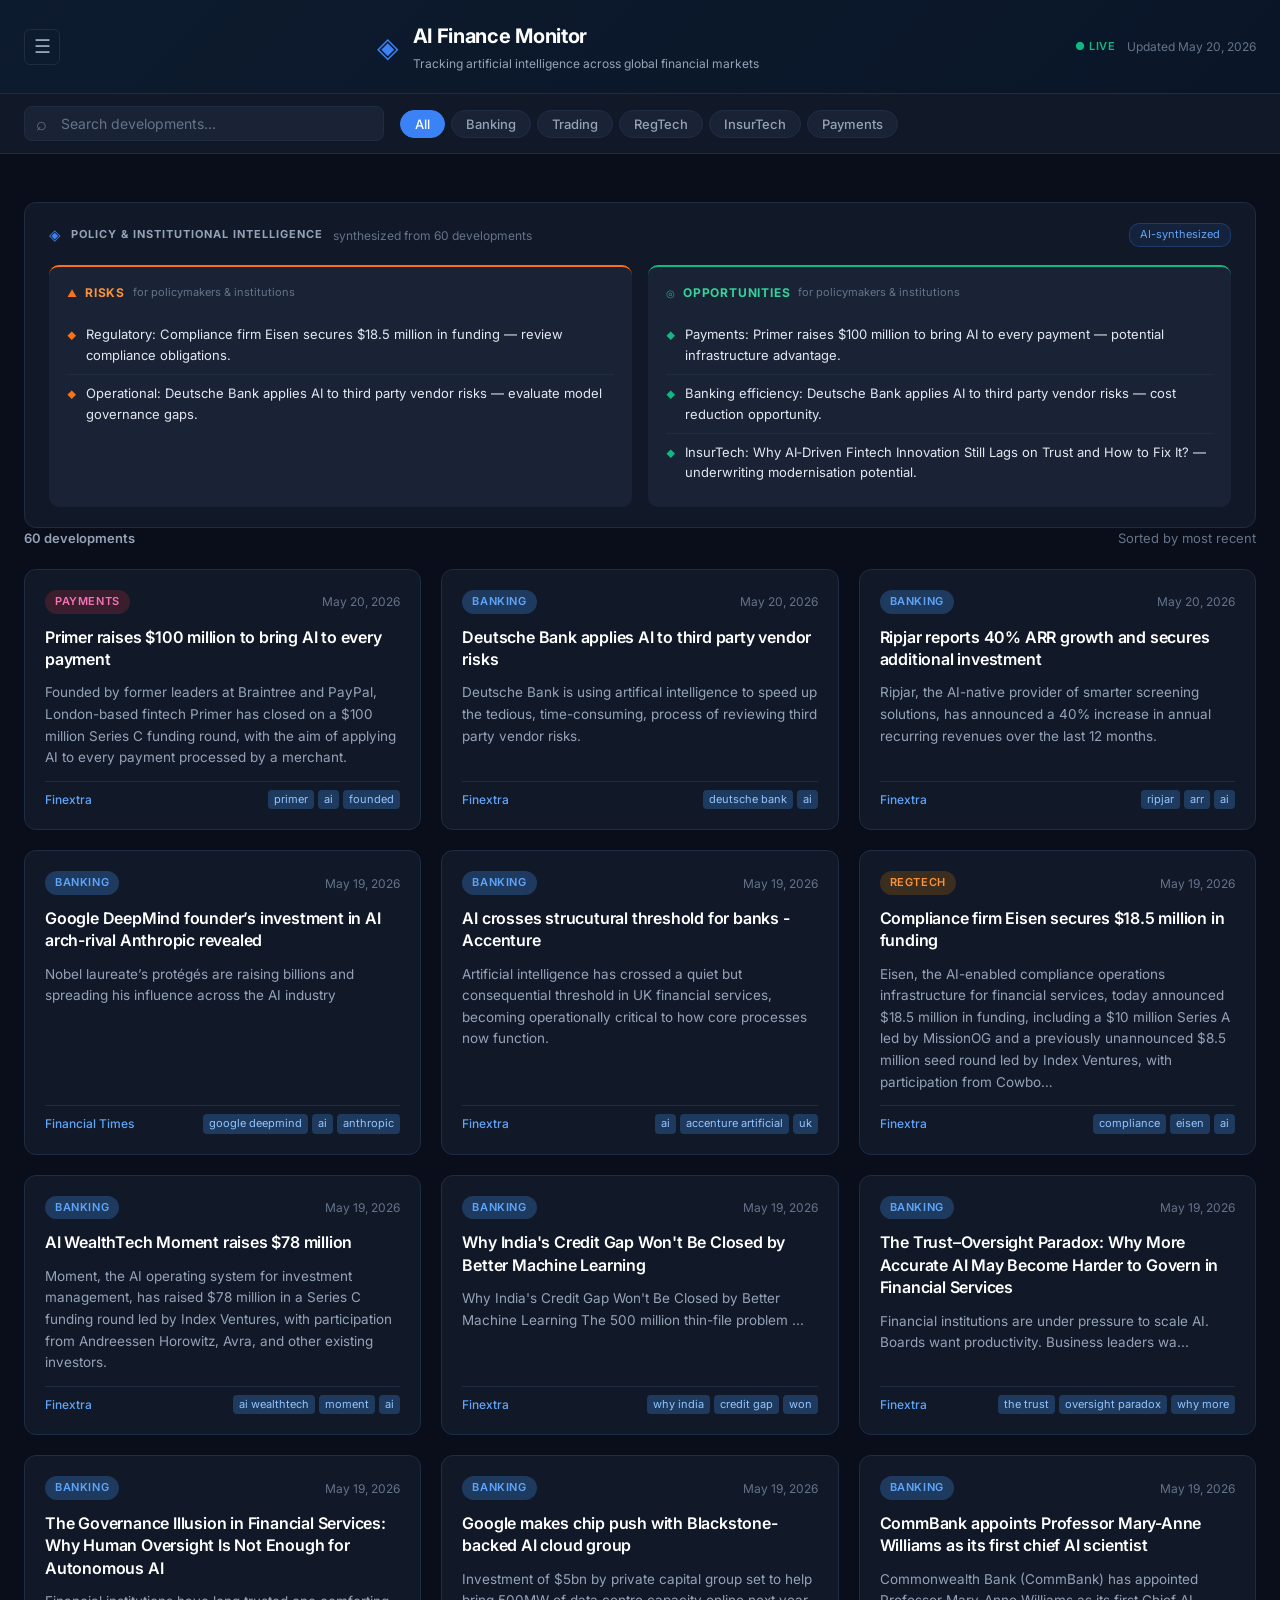
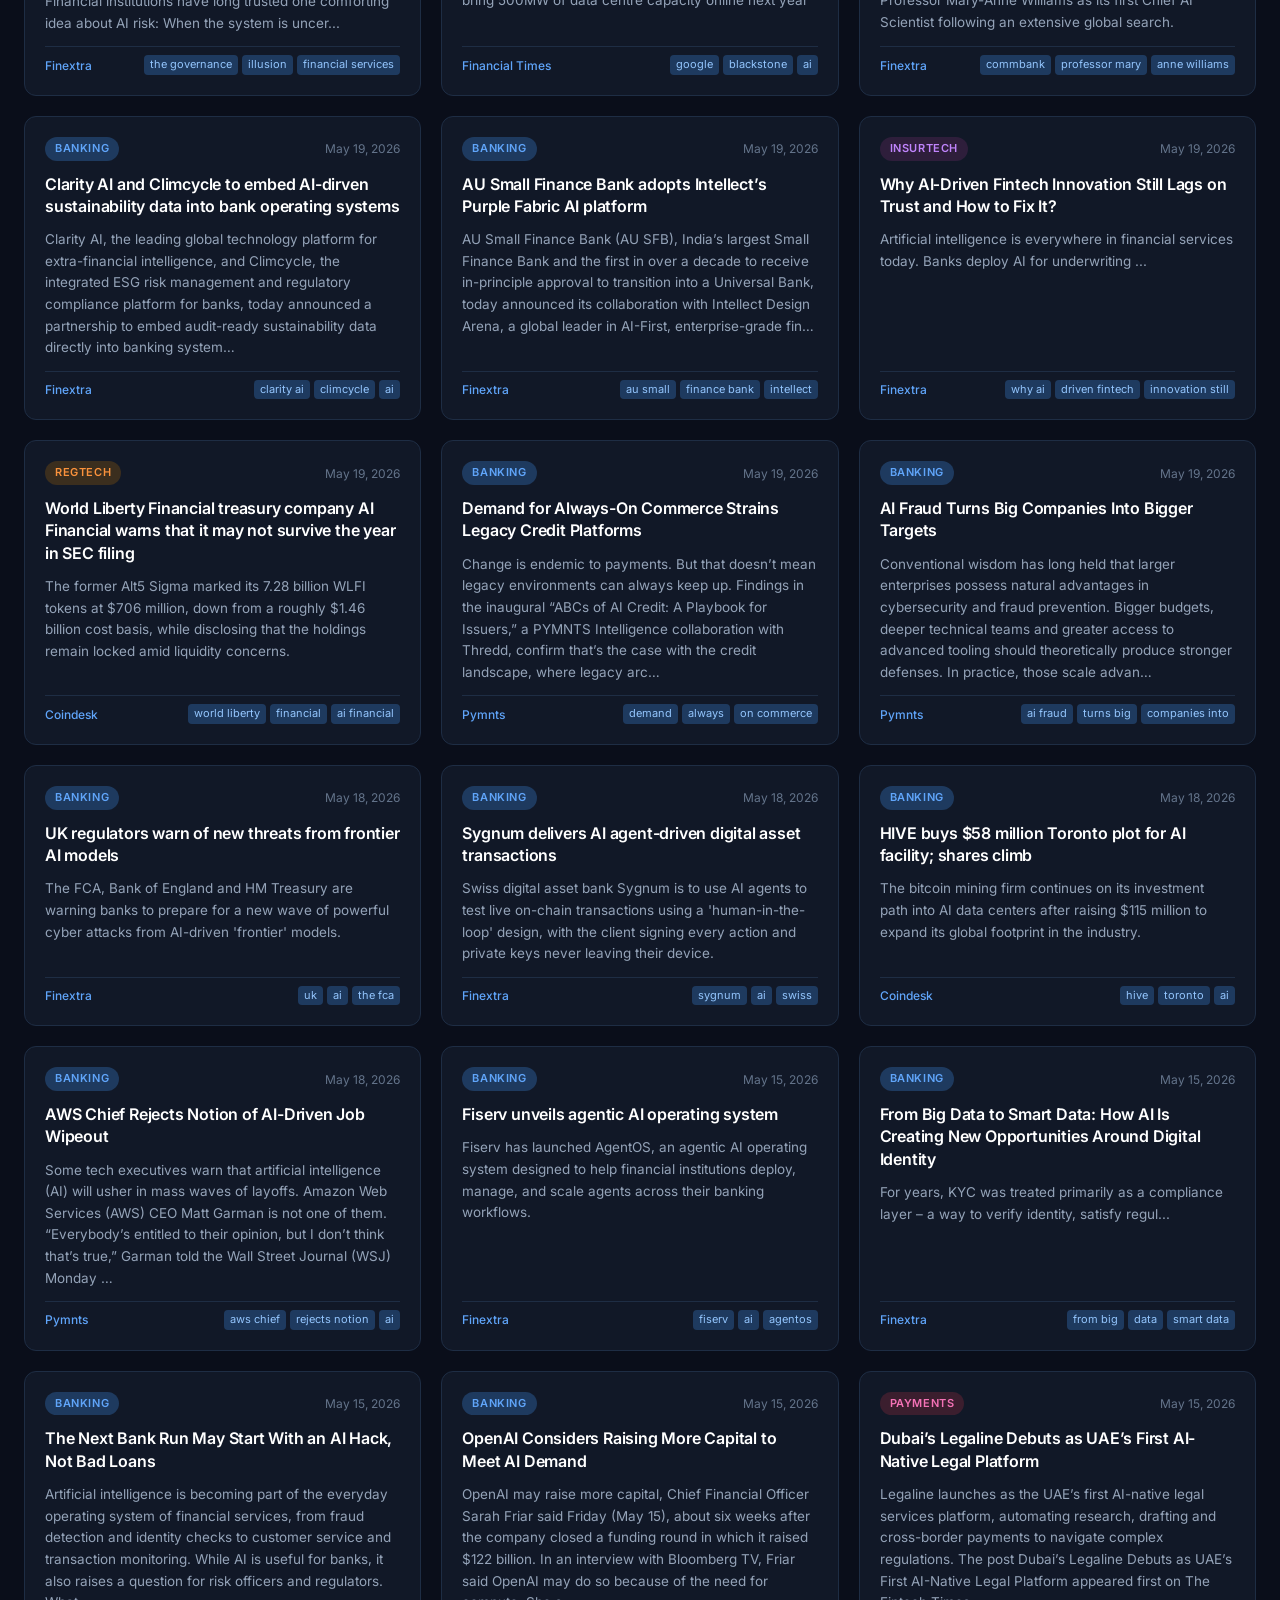
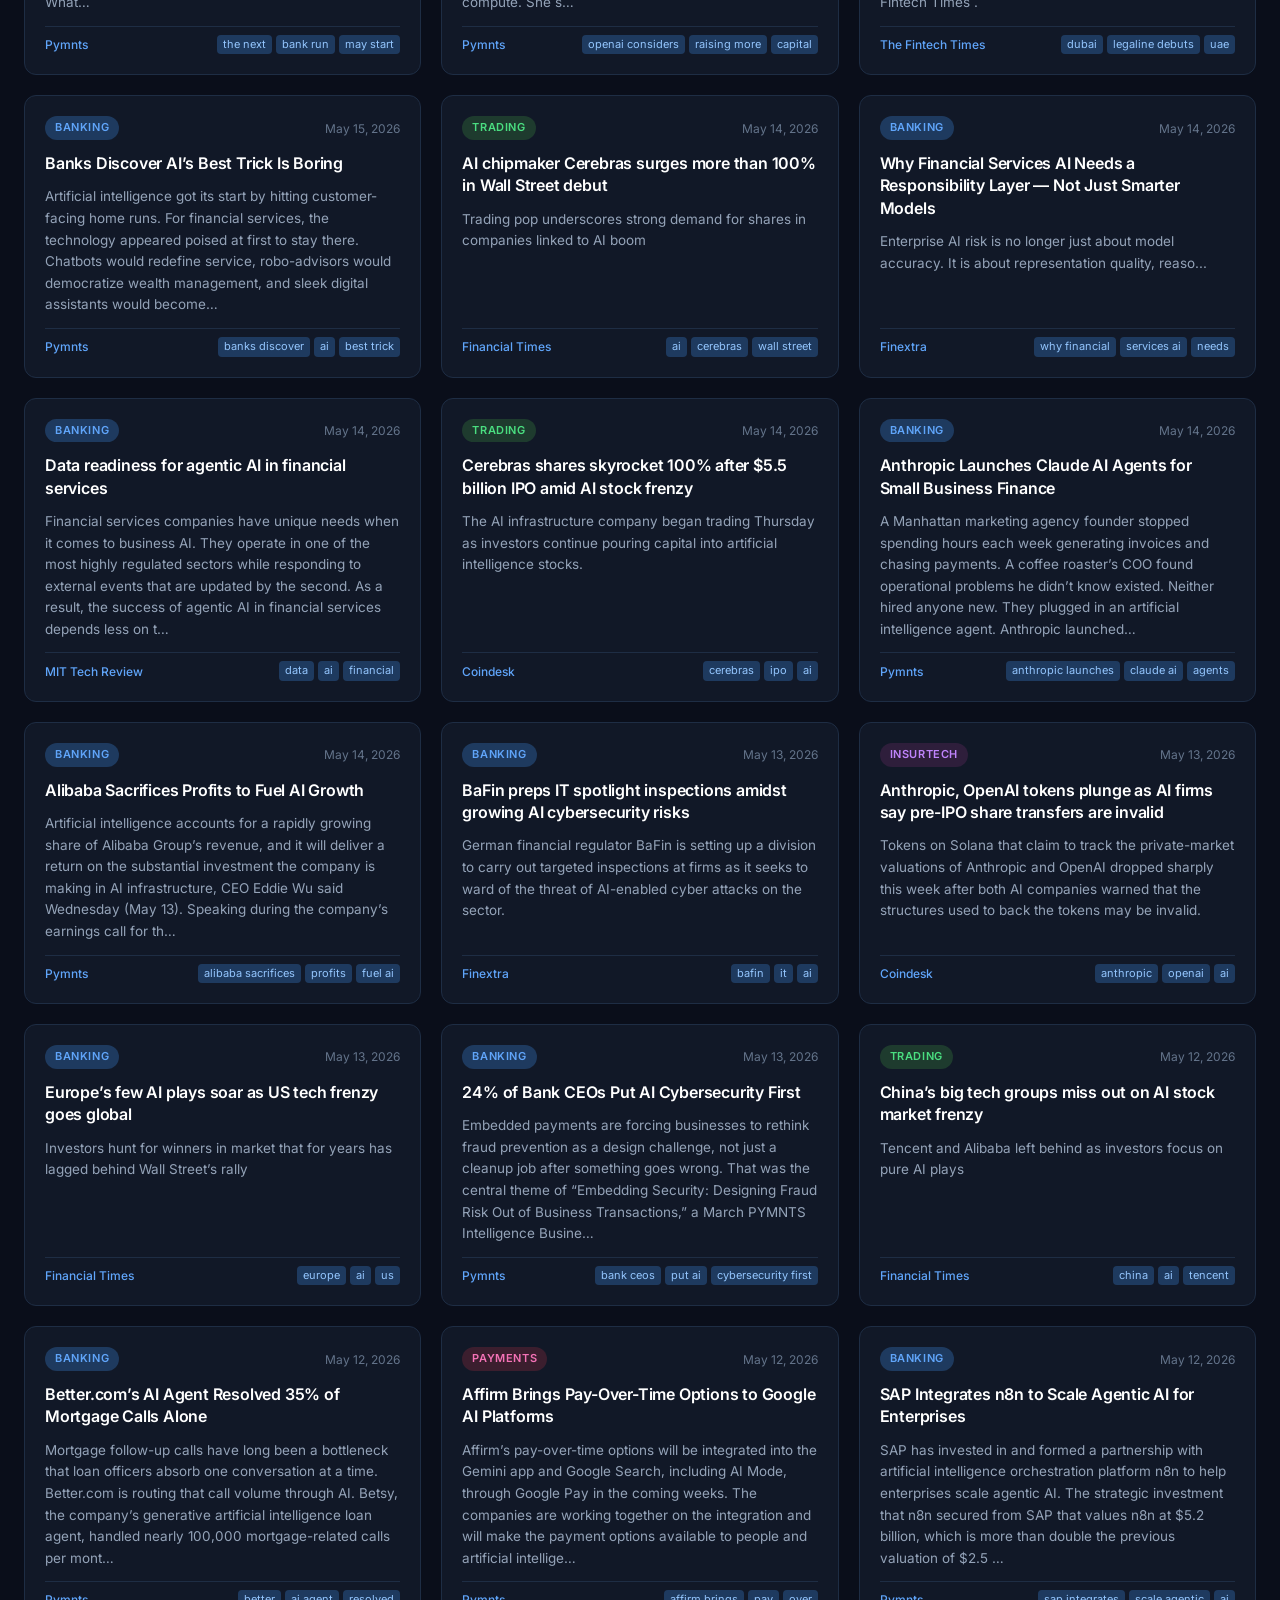
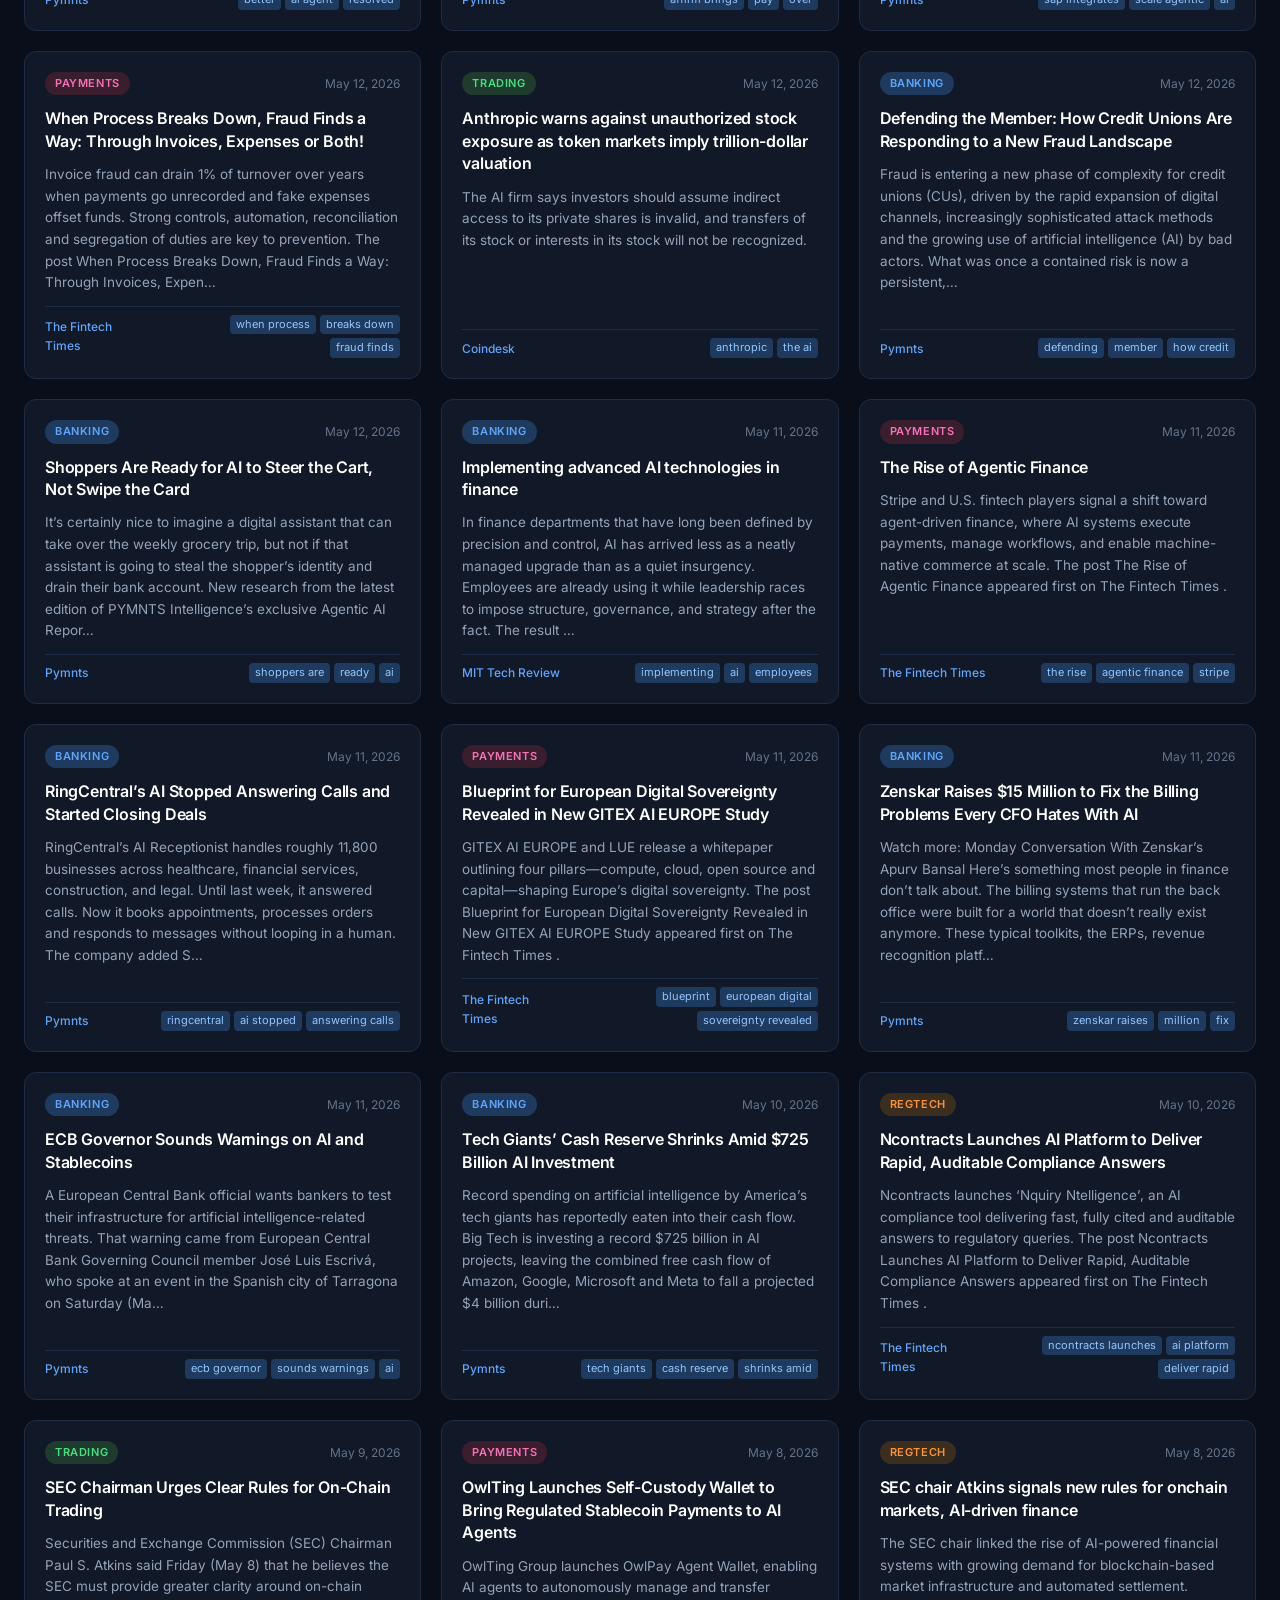
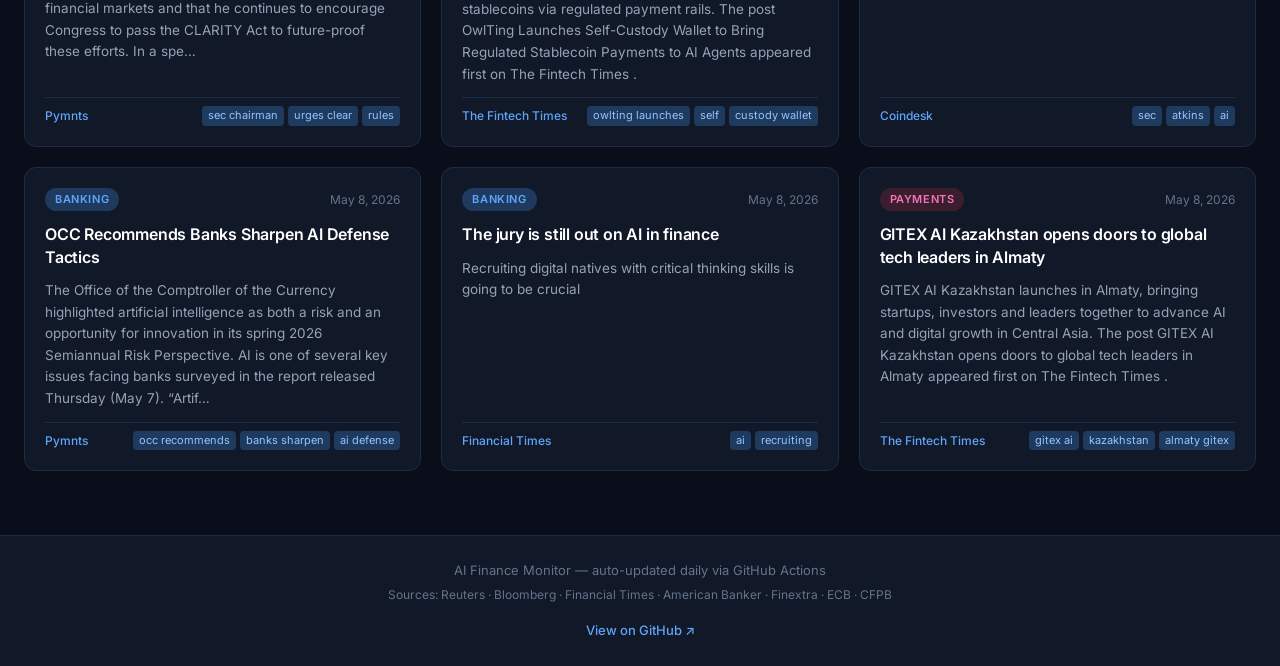
==== commit 04e73354: "feat: add AI FinTech Tracker page with AFPI leaderboard New page ranking 28 AI-native FinTech compan" ====
--- a/index.html
+++ b/index.html
@@ -23,6 +23,7 @@
         <a href="index.html" class="nav-link active">News Feed</a>
         <a href="use-cases.html" class="nav-link">AI Use Cases</a>
         <a href="ai-maturity.html" class="nav-link">AI Maturity</a>
+        <a href="ai-fintechs.html" class="nav-link">FinTech Tracker</a>
       </nav>
       <div class="header-meta">
         <span class="live-badge">● LIVE</span>
--- a/styles.css
+++ b/styles.css
@@ -66,17 +66,9 @@
   margin-top: 2px;
 }
 
-/* ── Site Nav ── */
-.site-nav {
-  display: flex;
-  align-items: center;
-  gap: 4px;
-  flex-shrink: 0;
-}
-
-/* ── Hamburger (hidden on desktop) ── */
+/* ── Hamburger (always visible, top-left) ── */
 .hamburger-btn {
-  display: none;
+  display: flex;
   background: none;
   border: 1px solid var(--border);
   border-radius: 6px;
@@ -95,19 +87,34 @@
 }
 .hamburger-btn:hover { color: #fff; border-color: var(--accent); }
 
+/* ── Site Nav — always a dropdown ── */
+.site-nav {
+  display: none;
+  position: absolute;
+  top: 100%;
+  left: 0;
+  right: 0;
+  background: linear-gradient(180deg, #0d1b2e 0%, #0a1628 100%);
+  border-bottom: 1px solid var(--border);
+  padding: 8px 20px 14px;
+  flex-direction: column;
+  gap: 4px;
+  z-index: 99;
+}
+header.nav-open .site-nav { display: flex; }
+
 .nav-link {
-  font-size: 13px;
+  font-size: 14px;
   font-weight: 500;
   color: var(--muted2);
   text-decoration: none;
-  padding: 6px 14px;
-  border-radius: 6px;
+  padding: 11px 14px;
+  border-radius: 8px;
   transition: color 0.15s, background 0.15s;
-  white-space: nowrap;
-}
-
+  width: 100%;
+  display: block;
+}
 .nav-link:hover { color: #fff; background: rgba(255,255,255,0.06); }
-
 .nav-link.active {
   color: #fff;
   background: rgba(59, 130, 246, 0.15);
@@ -817,12 +824,59 @@
   border-top: 1px solid var(--border);
 }
 
+/* Cadence banner */
+.maturity-cadence-bar {
+  display: flex;
+  align-items: center;
+  gap: 10px;
+  font-size: 12px;
+  color: var(--muted);
+  background: var(--surface2);
+  border: 1px solid var(--border);
+  border-radius: 8px;
+  padding: 8px 16px;
+  margin-bottom: 20px;
+  flex-wrap: wrap;
+}
+.cadence-sep { color: var(--border); }
+
+/* Score delta badge */
+.mat-delta {
+  font-size: 11px;
+  font-weight: 600;
+  padding: 2px 7px;
+  border-radius: 10px;
+  flex-shrink: 0;
+}
+.delta-up   { color: #34d399; background: rgba(16,185,129,0.12); border: 1px solid rgba(16,185,129,0.25); }
+.delta-down { color: #f87171; background: rgba(239,68,68,0.12);  border: 1px solid rgba(239,68,68,0.25); }
+
+/* Card header right cluster */
+.mat-header-right { display: flex; align-items: center; gap: 6px; flex-shrink: 0; flex-wrap: wrap; justify-content: flex-end; }
+
+/* Latest development callout */
+.mat-latest-dev {
+  font-size: 12px;
+  color: var(--accent2);
+  background: rgba(59,130,246,0.07);
+  border: 1px solid rgba(59,130,246,0.15);
+  border-radius: 6px;
+  padding: 6px 10px;
+  margin: 0 0 10px;
+  line-height: 1.5;
+}
+.mat-latest-label { font-weight: 600; margin-right: 4px; }
+
+/* Filter label + group */
+.maturity-filter-group { display: flex; align-items: center; gap: 8px; flex-wrap: wrap; }
+.maturity-filter-label { font-size: 11px; font-weight: 600; text-transform: uppercase; letter-spacing: 0.5px; color: var(--muted); white-space: nowrap; }
+
 /* Controls row */
 .maturity-controls {
   display: flex;
-  align-items: center;
+  align-items: flex-start;
   justify-content: space-between;
-  gap: 12px;
+  gap: 14px;
   margin-bottom: 24px;
   flex-wrap: wrap;
 }
@@ -862,9 +916,20 @@
   border: 1px solid var(--border);
   border-radius: 12px;
   padding: 20px;
-  transition: border-color 0.2s, box-shadow 0.2s;
-}
-.mat-card:hover { border-color: var(--accent); box-shadow: 0 4px 20px rgba(59,130,246,0.1); }
+  transition: border-color 0.2s, box-shadow 0.2s, transform 0.2s;
+}
+
+/* Tier-coloured left accent */
+.mat-card[data-tier="leader"]    { border-left: 3px solid #3b82f6; }
+.mat-card[data-tier="advanced"]  { border-left: 3px solid #10b981; }
+.mat-card[data-tier="developing"]{ border-left: 3px solid #f59e0b; }
+.mat-card[data-tier="emerging"]  { border-left: 3px solid #6b7280; }
+
+/* Tier-matched hover glow */
+.mat-card[data-tier="leader"]:hover    { border-color: #3b82f6; box-shadow: 0 6px 28px rgba(59,130,246,0.18); transform: translateY(-2px); }
+.mat-card[data-tier="advanced"]:hover  { border-color: #10b981; box-shadow: 0 6px 28px rgba(16,185,129,0.18); transform: translateY(-2px); }
+.mat-card[data-tier="developing"]:hover{ border-color: #f59e0b; box-shadow: 0 6px 28px rgba(245,158,11,0.18); transform: translateY(-2px); }
+.mat-card[data-tier="emerging"]:hover  { border-color: #6b7280; box-shadow: 0 6px 28px rgba(107,114,128,0.18); transform: translateY(-2px); }
 
 .mat-header {
   display: flex;
@@ -874,8 +939,8 @@
 }
 
 .mat-rank {
-  width: 32px;
-  height: 32px;
+  width: 34px;
+  height: 34px;
   border-radius: 50%;
   display: flex;
   align-items: center;
@@ -887,9 +952,22 @@
   color: var(--muted2);
   border: 1px solid var(--border);
 }
-.rank-1 { background: rgba(245,158,11,0.15); color: #f59e0b; border-color: rgba(245,158,11,0.4); }
-.rank-2 { background: rgba(148,163,184,0.12); color: #94a3b8; border-color: rgba(148,163,184,0.35); }
-.rank-3 { background: rgba(217,119,6,0.12);   color: #d97706; border-color: rgba(217,119,6,0.35); }
+.rank-1 {
+  width: 40px; height: 40px; font-size: 16px;
+  background: rgba(245,158,11,0.18); color: #f59e0b;
+  border: 2px solid rgba(245,158,11,0.5);
+  box-shadow: 0 0 10px rgba(245,158,11,0.2);
+}
+.rank-2 {
+  width: 38px; height: 38px; font-size: 15px;
+  background: rgba(148,163,184,0.15); color: #94a3b8;
+  border: 2px solid rgba(148,163,184,0.4);
+}
+.rank-3 {
+  width: 36px; height: 36px; font-size: 14px;
+  background: rgba(217,119,6,0.15); color: #d97706;
+  border: 2px solid rgba(217,119,6,0.4);
+}
 
 .mat-name-wrap { flex: 1; min-width: 0; }
 .mat-name { font-size: 16px; font-weight: 700; color: #fff; display: block; margin-bottom: 2px; }
@@ -918,12 +996,12 @@
   margin-bottom: 6px;
 }
 .mat-score-lbl { font-size: 11px; color: var(--muted); text-transform: uppercase; letter-spacing: 0.4px; }
-.mat-score-num { font-size: 24px; font-weight: 700; color: #fff; line-height: 1; }
+.mat-score-num { font-size: 28px; font-weight: 700; color: #fff; line-height: 1; }
 .mat-score-denom { font-size: 13px; color: var(--muted); font-weight: 400; }
 .mat-bar {
-  height: 6px;
+  height: 8px;
   background: var(--surface2);
-  border-radius: 3px;
+  border-radius: 4px;
   overflow: hidden;
 }
 .mat-bar-fill {
@@ -955,9 +1033,9 @@
 .mat-dim-row { display: flex; align-items: center; gap: 6px; }
 .mat-dim-track {
   flex: 1;
-  height: 4px;
+  height: 5px;
   background: var(--border);
-  border-radius: 2px;
+  border-radius: 3px;
   overflow: hidden;
 }
 .mat-dim-fill { height: 100%; border-radius: 2px; }
@@ -984,6 +1062,8 @@
   .maturity-grid { grid-template-columns: 1fr; }
   .methodology-dims { grid-template-columns: 1fr; }
   .maturity-controls { flex-direction: column; align-items: flex-start; }
+  .maturity-cadence-bar { flex-direction: column; gap: 4px; }
+  .cadence-sep { display: none; }
 }
 
 /* ── Responsive ── */
@@ -1007,24 +1087,6 @@
   .brand h1 { font-size: 16px; }
   .tagline { display: none; }
   .header-meta { gap: 8px; }
-  .hamburger-btn { display: flex; }
-
-  /* Nav as dropdown */
-  .site-nav {
-    display: none;
-    position: absolute;
-    top: 100%;
-    left: 0;
-    right: 0;
-    background: #0d1b2e;
-    border-bottom: 1px solid var(--border);
-    padding: 8px 16px 12px;
-    flex-direction: column;
-    gap: 4px;
-    z-index: 99;
-  }
-  header.nav-open .site-nav { display: flex; }
-  .nav-link { font-size: 14px; padding: 10px 14px; width: 100%; }
 
   /* Toolbar */
   .toolbar { padding: 10px 0; }
@@ -1085,3 +1147,266 @@
   .brand h1 { font-size: 15px; }
   .card-title { font-size: 14px; }
 }
+
+/* ── AI FinTech Tracker ── */
+
+/* Hero stat pills */
+.ft-hero-stats {
+  display: flex;
+  flex-wrap: wrap;
+  gap: 10px;
+  margin-top: 20px;
+}
+.ft-stat-pill {
+  display: flex;
+  flex-direction: column;
+  align-items: center;
+  background: var(--surface);
+  border: 1px solid var(--border);
+  border-radius: 10px;
+  padding: 10px 20px;
+  min-width: 80px;
+}
+.ft-stat-num { font-size: 22px; font-weight: 700; line-height: 1; color: var(--text); }
+.ft-stat-label { font-size: 11px; color: var(--muted); margin-top: 4px; text-transform: uppercase; letter-spacing: 0.05em; }
+
+/* Cards grid */
+.ft-grid {
+  display: grid;
+  grid-template-columns: repeat(auto-fill, minmax(560px, 1fr));
+  gap: 16px;
+}
+
+/* FinTech card */
+.ft-card {
+  background: var(--surface);
+  border: 1px solid var(--border);
+  border-radius: 12px;
+  padding: 20px;
+  display: flex;
+  flex-direction: column;
+  gap: 14px;
+  transition: box-shadow 0.2s, transform 0.2s;
+}
+.ft-card:hover { box-shadow: 0 6px 28px rgba(0,0,0,0.3); transform: translateY(-2px); }
+
+/* Tier border accents */
+.ft-card[data-tier="elite"]   { border-left: 3px solid #f59e0b; }
+.ft-card[data-tier="leader"]  { border-left: 3px solid #3b82f6; }
+.ft-card[data-tier="growth"]  { border-left: 3px solid #10b981; }
+.ft-card[data-tier="emerging"]{ border-left: 3px solid #94a3b8; }
+.ft-card[data-tier="elite"]:hover   { box-shadow: 0 6px 28px rgba(245,158,11,0.18); }
+.ft-card[data-tier="leader"]:hover  { box-shadow: 0 6px 28px rgba(59,130,246,0.18); }
+.ft-card[data-tier="growth"]:hover  { box-shadow: 0 6px 28px rgba(16,185,129,0.18); }
+
+/* Card header */
+.ft-card-header {
+  display: flex;
+  align-items: flex-start;
+  gap: 12px;
+}
+.ft-rank-wrap { flex-shrink: 0; padding-top: 2px; }
+.ft-rank {
+  display: flex;
+  align-items: center;
+  justify-content: center;
+  width: 34px;
+  height: 34px;
+  border-radius: 50%;
+  font-size: 12px;
+  font-weight: 700;
+  background: var(--surface2);
+  color: var(--muted2);
+  border: 1px solid var(--border);
+  flex-shrink: 0;
+}
+.ft-rank-1 {
+  width: 40px; height: 40px; font-size: 14px;
+  background: rgba(245,158,11,0.15); color: #f59e0b;
+  border: 2px solid rgba(245,158,11,0.4);
+  box-shadow: 0 0 10px rgba(245,158,11,0.2);
+}
+.ft-rank-2 {
+  width: 38px; height: 38px; font-size: 13px;
+  background: rgba(148,163,184,0.12); color: #cbd5e1;
+  border: 2px solid rgba(148,163,184,0.35);
+}
+.ft-rank-3 {
+  width: 36px; height: 36px; font-size: 12px;
+  background: rgba(180,120,60,0.15); color: #cd853f;
+  border: 2px solid rgba(180,120,60,0.3);
+}
+
+/* Card title block */
+.ft-card-title { flex: 1; min-width: 0; }
+.ft-name-row { display: flex; align-items: baseline; gap: 6px; flex-wrap: wrap; }
+.ft-name { font-size: 16px; font-weight: 700; color: var(--text); }
+.ft-parent { font-size: 13px; color: var(--muted); }
+.ft-meta { font-size: 12px; color: var(--muted); margin-top: 2px; }
+
+/* Badges stack */
+.ft-badges {
+  display: flex;
+  flex-direction: column;
+  gap: 5px;
+  align-items: flex-end;
+  flex-shrink: 0;
+}
+.ft-cat-badge {
+  font-size: 11px;
+  font-weight: 600;
+  padding: 3px 8px;
+  border-radius: 20px;
+  border: 1px solid;
+  white-space: nowrap;
+}
+.ft-tier-badge {
+  font-size: 11px;
+  font-weight: 600;
+  padding: 3px 9px;
+  border-radius: 20px;
+  text-transform: uppercase;
+  letter-spacing: 0.04em;
+}
+.ft-tier-elite   { background: rgba(245,158,11,0.15); color: #f59e0b; border: 1px solid rgba(245,158,11,0.3); }
+.ft-tier-leader  { background: rgba(59,130,246,0.15);  color: #60a5fa; border: 1px solid rgba(59,130,246,0.3); }
+.ft-tier-growth  { background: rgba(16,185,129,0.15);  color: #34d399; border: 1px solid rgba(16,185,129,0.3); }
+.ft-tier-emerging{ background: rgba(148,163,184,0.1);  color: #94a3b8; border: 1px solid rgba(148,163,184,0.25); }
+
+/* Score block */
+.ft-score-block {
+  display: flex;
+  align-items: baseline;
+  gap: 2px;
+  flex-shrink: 0;
+}
+.ft-score-num { font-size: 30px; font-weight: 800; line-height: 1; }
+.ft-score-label { font-size: 13px; color: var(--muted); }
+
+/* Overall score bar */
+.ft-score-bar-wrap { width: 100%; }
+.ft-score-bar {
+  width: 100%;
+  height: 8px;
+  background: var(--surface2);
+  border-radius: 4px;
+  overflow: hidden;
+}
+.ft-score-fill {
+  height: 100%;
+  border-radius: 4px;
+  transition: width 0.6s ease;
+}
+
+/* Dimension rows */
+.ft-dims { display: flex; flex-direction: column; gap: 6px; }
+.ft-dim-row {
+  display: flex;
+  align-items: center;
+  gap: 8px;
+}
+.ft-dim-label {
+  width: 140px;
+  font-size: 12px;
+  color: var(--muted2);
+  flex-shrink: 0;
+}
+.ft-dim-track {
+  flex: 1;
+  height: 5px;
+  background: var(--surface2);
+  border-radius: 3px;
+  overflow: hidden;
+}
+.ft-dim-fill {
+  height: 100%;
+  border-radius: 3px;
+  transition: width 0.5s ease;
+}
+.ft-dim-score {
+  width: 20px;
+  font-size: 12px;
+  color: var(--muted2);
+  text-align: right;
+  flex-shrink: 0;
+}
+
+/* Card footer */
+.ft-card-footer { display: flex; flex-direction: column; gap: 10px; }
+.ft-section-label { font-size: 11px; text-transform: uppercase; letter-spacing: 0.06em; color: var(--muted); margin-right: 8px; }
+.ft-clients { display: flex; align-items: center; flex-wrap: wrap; gap: 6px; }
+.ft-client-chips { display: flex; flex-wrap: wrap; gap: 5px; }
+.ft-client-chip {
+  font-size: 11px;
+  background: var(--surface2);
+  border: 1px solid var(--border);
+  border-radius: 4px;
+  padding: 2px 8px;
+  color: var(--muted2);
+}
+.ft-highlight {
+  font-size: 13px;
+  color: var(--muted2);
+  line-height: 1.5;
+  border-left: 2px solid var(--border);
+  padding-left: 10px;
+}
+.ft-bottom-row {
+  display: flex;
+  justify-content: space-between;
+  align-items: center;
+  gap: 8px;
+  flex-wrap: wrap;
+}
+.ft-usecases { font-size: 12px; color: var(--muted); flex: 1; }
+.ft-funding-badge {
+  font-size: 11px;
+  background: rgba(16,185,129,0.1);
+  border: 1px solid rgba(16,185,129,0.25);
+  color: #34d399;
+  border-radius: 4px;
+  padding: 3px 8px;
+  white-space: nowrap;
+  flex-shrink: 0;
+}
+
+/* Methodology dimension grid */
+.ft-dim-method-grid {
+  display: grid;
+  grid-template-columns: repeat(auto-fill, minmax(300px, 1fr));
+  gap: 12px;
+}
+.ft-dim-method-card {
+  display: flex;
+  gap: 12px;
+  background: var(--surface2);
+  border: 1px solid var(--border);
+  border-radius: 8px;
+  padding: 14px;
+}
+.ft-dim-method-num {
+  width: 28px;
+  height: 28px;
+  border-radius: 50%;
+  display: flex;
+  align-items: center;
+  justify-content: center;
+  font-size: 13px;
+  font-weight: 700;
+  flex-shrink: 0;
+}
+.ft-dim-method-title { font-size: 13px; font-weight: 600; color: var(--text); margin-bottom: 5px; }
+.ft-dim-method-desc { font-size: 12px; color: var(--muted2); line-height: 1.6; }
+
+/* Mobile responsive */
+@media (max-width: 640px) {
+  .ft-grid { grid-template-columns: 1fr; }
+  .ft-card-header { flex-wrap: wrap; }
+  .ft-badges { flex-direction: row; }
+  .ft-dim-label { width: 110px; }
+  .ft-score-num { font-size: 24px; }
+  .ft-dim-method-grid { grid-template-columns: 1fr; }
+  .ft-hero-stats { gap: 6px; }
+  .ft-stat-pill { padding: 8px 14px; min-width: 64px; }
+  .ft-stat-num { font-size: 18px; }
+}
